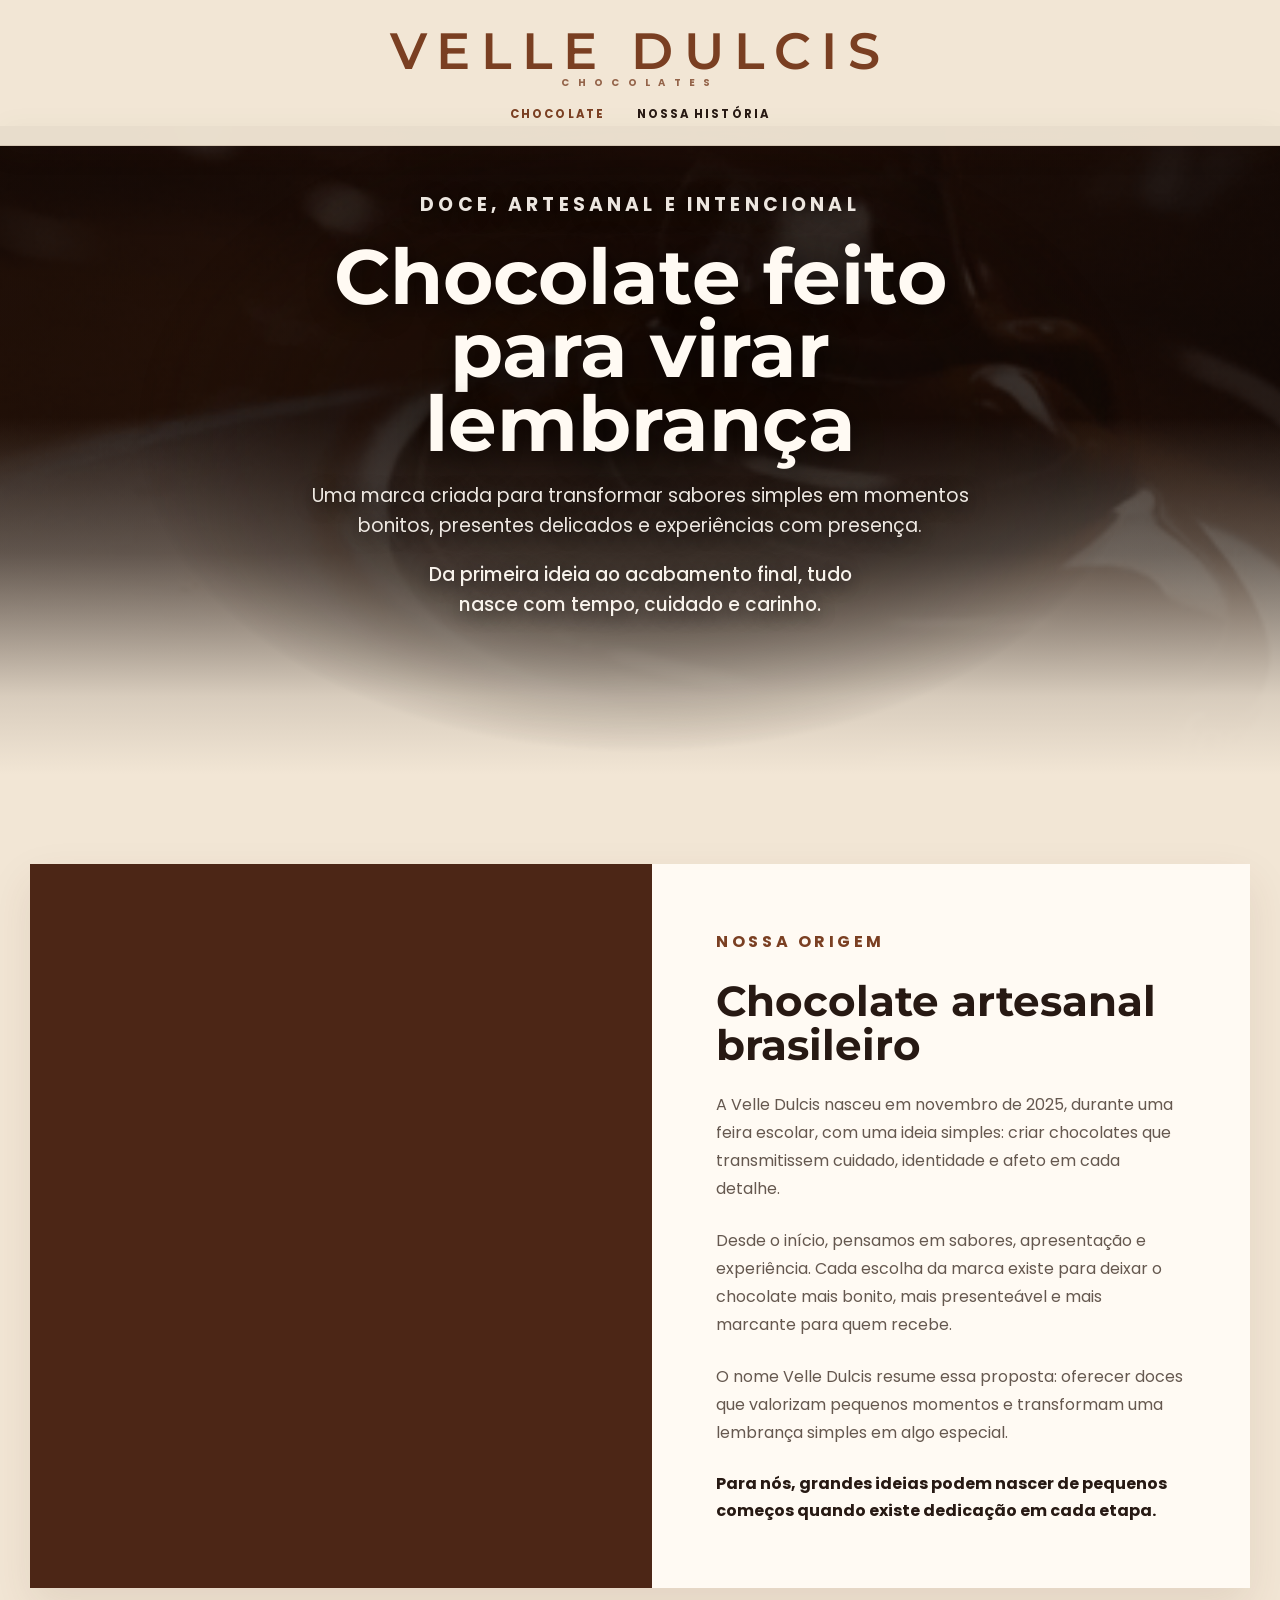
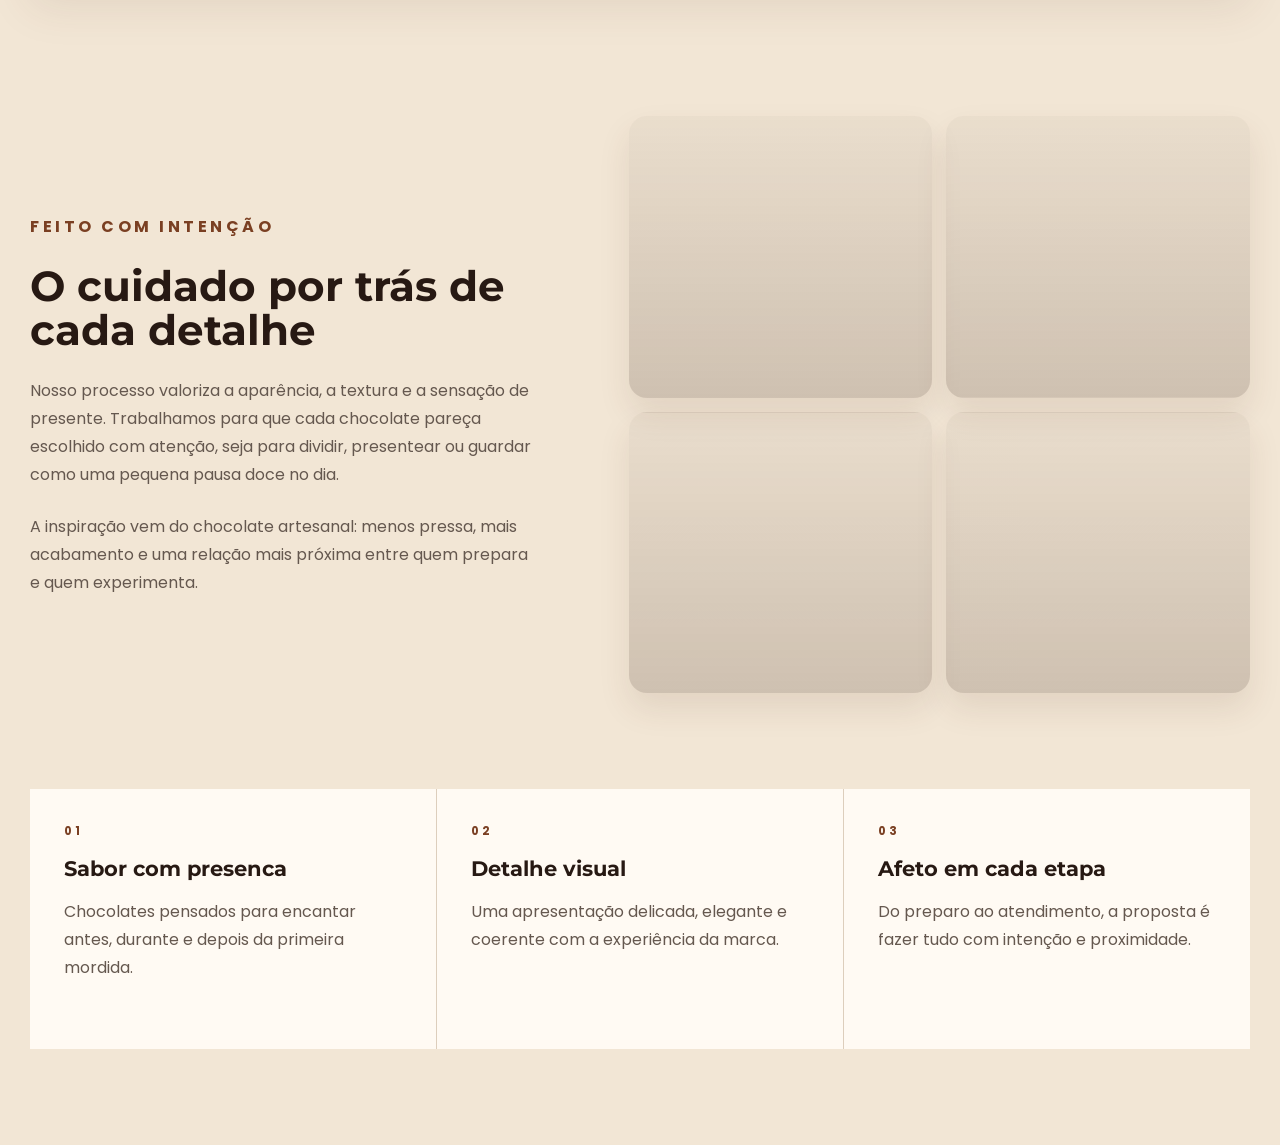
==== public/historia.html @ 01661a26 "Ajusta layout da página História e fixa headers" ====
<!DOCTYPE html>
<html lang="pt-br">

<head>
    <meta charset="UTF-8">
    <meta name="viewport" content="width=device-width, initial-scale=1.0">
    <title>Nossa História | Velle Dulcis</title>
    <link rel="preconnect" href="https://fonts.googleapis.com">
    <link rel="preconnect" href="https://fonts.gstatic.com" crossorigin>
    <link href="https://fonts.googleapis.com/css2?family=Montserrat:wght@500;600;700&family=Poppins:wght@300;400;500;600;700&display=swap" rel="stylesheet">
    <link rel="stylesheet" href="../assets/css/style.css?v=20260602-7">
</head>

<body class="pagina-historia">
    <script src="../assets/js/theme-init.js"></script>

    <header class="historia-topo">
        <a class="historia-topo__marca" href="index.php" aria-label="Voltar para a vitrine">
            <span>Velle Dulcis</span>
            <small>Chocolates</small>
        </a>

        <nav class="historia-topo__nav" aria-label="Principal">
            <a href="index.php#vitrine">Chocolate</a>
            <a href="historia.html" aria-current="page">Nossa história</a>
        </nav>
    </header>

    <main class="historia-pagina">
        <section class="historia-abertura" aria-labelledby="historia-titulo">
            <div class="historia-abertura__media" aria-hidden="true"></div>
            <div class="historia-abertura__overlay"></div>

            <div class="historia-abertura__conteudo">
                <p class="historia-kicker">Doce, artesanal e intencional</p>
                <h1 id="historia-titulo">Chocolate feito para virar lembrança</h1>
                <p>Uma marca criada para transformar sabores simples em momentos bonitos, presentes delicados e experiências com presença.</p>
                <span>Da primeira ideia ao acabamento final, tudo nasce com tempo, cuidado e carinho.</span>
            </div>
        </section>

        <section class="historia-editorial" aria-labelledby="historia-artesanal">
            <div class="historia-editorial__imagem" aria-hidden="true">
                <img src="../assets/img/imagemcauda.jpg" alt="">
            </div>

            <article class="historia-editorial__texto">
                <p class="historia-kicker">Nossa origem</p>
                <h2 id="historia-artesanal">Chocolate artesanal brasileiro</h2>
                <p>
                    A Velle Dulcis nasceu em novembro de 2025, durante uma feira escolar, com uma ideia simples:
                    criar chocolates que transmitissem cuidado, identidade e afeto em cada detalhe.
                </p>
                <p>
                    Desde o início, pensamos em sabores, apresentação e experiência. Cada escolha da marca existe
                    para deixar o chocolate mais bonito, mais presenteável e mais marcante para quem recebe.
                </p>
                <p>
                    O nome Velle Dulcis resume essa proposta: oferecer doces que valorizam pequenos momentos e
                    transformam uma lembrança simples em algo especial.
                </p>
                <strong>Para nós, grandes ideias podem nascer de pequenos começos quando existe dedicação em cada etapa.</strong>
            </article>
        </section>

        <section class="historia-origem" aria-labelledby="historia-cuidado">
            <div class="historia-origem__texto">
                <p class="historia-kicker">Feito com intenção</p>
                <h2 id="historia-cuidado">O cuidado por trás de cada detalhe</h2>
                <p>
                    Nosso processo valoriza a aparência, a textura e a sensação de presente. Trabalhamos para que
                    cada chocolate pareça escolhido com atenção, seja para dividir, presentear ou guardar como uma
                    pequena pausa doce no dia.
                </p>
                <p>
                    A inspiração vem do chocolate artesanal: menos pressa, mais acabamento e uma relação mais
                    próxima entre quem prepara e quem experimenta.
                </p>
            </div>

            <div class="historia-origem__mosaico" aria-label="Detalhes visuais de chocolate artesanal">
                <span class="historia-origem__foto historia-origem__foto--um"></span>
                <span class="historia-origem__foto historia-origem__foto--dois"></span>
                <span class="historia-origem__foto historia-origem__foto--tres"></span>
                <span class="historia-origem__foto historia-origem__foto--quatro"></span>
            </div>
        </section>

        <section class="historia-valores" aria-label="Valores da Velle Dulcis">
            <article>
                <span>01</span>
                <h3>Sabor com presenca</h3>
                <p>Chocolates pensados para encantar antes, durante e depois da primeira mordida.</p>
            </article>
            <article>
                <span>02</span>
                <h3>Detalhe visual</h3>
                <p>Uma apresentação delicada, elegante e coerente com a experiência da marca.</p>
            </article>
            <article>
                <span>03</span>
                <h3>Afeto em cada etapa</h3>
                <p>Do preparo ao atendimento, a proposta é fazer tudo com intenção e proximidade.</p>
            </article>
        </section>
    </main>
</body>

</html>
---- assets/css/style.css ----
:root {
    --bg: #f2ede7;
    --surface: #f2ede7;
    --surface-strong: #f2ede7;
    --light-panel: #f2ede7;
    --text: #552919;
    --text-strong: #64120c;
    --accent: #ab7843;
    --accent-dark: #552919;
    --border: #ab7843;
    --shadow: rgba(85, 41, 25, 0.12);
    --card-bg: #000033;
    --panel-bg: #f8f2ea;
    --chip-bg: #f5ede3;
    --chip-hover: #efe0cf;
    --input-bg: #ffffff;
    --overlay-bg: rgba(242, 237, 231, 0.96);
    --badge-bg: #fbf1df;
    --motion-smooth: cubic-bezier(0.22, 1, 0.36, 1);
    --motion-snappy: cubic-bezier(0.34, 1.56, 0.64, 1);
    --tema-origem-x: 50vw;
    --tema-origem-y: 72px;
    --cart-drawer-height: 100vh;
    --cart-summary-padding: 20px;
    --cart-summary-safe-bottom: max(20px, env(safe-area-inset-bottom, 0px));
}

body[data-theme="dark"] {
    --bg: #1e1815;
    --surface: #1e1815;
    --surface-strong: #1e1815;
    --light-panel: #100d0b;
    --text: #a69f98;
    --text-strong: #faf9f6;
    --accent: #d9b48f;
    --accent-dark: #faf9f6;
    --border: #2a221c;
    --shadow: rgba(0, 0, 0, 0.42);
    --card-bg: #552919;
    --panel-bg: #181412;
    --chip-bg: rgba(217, 180, 143, 0.08);
    --chip-hover: rgba(217, 180, 143, 0.14);
    --input-bg: #181410;
    --overlay-bg: rgba(10, 8, 6, 0.94);
    --badge-bg: rgba(217, 180, 143, 0.12);
}

body[data-theme="dark"] .topo-site,
body[data-theme="dark"] .rodape-site {
    background: #552919;
}

body[data-theme="dark"] .rodape-site__coluna h3,
body[data-theme="dark"] .rodape-site__base p,
body[data-theme="dark"] .rodape-site__moeda {
    color: #fff7ee;
}

body[data-theme="dark"] .rodape-site__coluna a,
body[data-theme="dark"] .rodape-site__coluna p {
    color: rgba(246, 239, 230, 0.92);
}

* {
    margin: 0;
    padding: 0;
    box-sizing: border-box;
    font-family: "Poppins", sans-serif;
}

html {
    scroll-behavior: smooth;
    overflow-x: hidden;
}

body {
    margin: 0;
    min-height: 100vh;
    width: 100%;
    background-color: var(--bg);
    color: var(--text);
    display: flex;
    flex-direction: column;
    align-items: center;
    overflow-x: hidden;
    position: relative;
    isolation: isolate;
    transition: background-color 0.5s var(--motion-smooth), color 0.34s ease;
}

body::before {
    content: "";
    position: fixed;
    inset: 0;
    pointer-events: none;
    z-index: 240;
    opacity: 0;
    transform: scale(0.8);
    transform-origin: var(--tema-origem-x) var(--tema-origem-y);
    background: radial-gradient(circle at var(--tema-origem-x) var(--tema-origem-y), rgba(255, 249, 240, 0.46) 0%, rgba(217, 180, 143, 0.2) 26%, rgba(121, 83, 47, 0) 68%);
    mix-blend-mode: soft-light;
    transition: opacity 0.46s ease, transform 0.82s var(--motion-smooth);
}

body.tema-transicao-ativa::before {
    opacity: 1;
    transform: scale(1.18);
}

body.sem-rolagem {
    overflow: hidden;
}

body.pagina-carregando .rodape-site {
    visibility: hidden;
}

body.pagina-carregando #container-cards {
    min-height: 60vh;
}

button,
input,
textarea,
select {
    font: inherit;
}

button {
    cursor: pointer;
}

.topo-site {
    width: 100%;
    padding: 24px 5%;
    display: flex;
    justify-content: space-between;
    align-items: center;
    background: rgba(0, 0, 51, 0.92);
    color: #faf9f6;
    border-bottom: 1px solid rgba(217, 180, 143, 0.14);
    position: sticky;
    top: 0;
    z-index: 110;
    backdrop-filter: blur(18px) saturate(135%);
    -webkit-backdrop-filter: blur(18px) saturate(135%);
    transition: padding 0.28s ease, box-shadow 0.28s ease, background-color 0.28s ease;
}

.pagina-principal {
    --topo-site-altura: 136px;
    padding-top: var(--topo-site-altura);
}

.pagina-principal .topo-site {
    position: fixed;
    top: 0;
    left: 0;
    right: 0;
}

.menu-mobile-toggle,
.menu-mobile {
    display: none;
}

.menu-mobile-toggle__bars {
    position: absolute;
    width: 18px;
    height: 12px;
    display: block;
    top: 50%;
    left: 50%;
    transform: translate(-50%, -50%);
}

.menu-mobile-toggle__bars::before,
.menu-mobile-toggle__bars::after,
.menu-mobile-toggle__bars span {
    content: "";
    position: absolute;
    left: 0;
    width: 100%;
    height: 2px;
    border-radius: 999px;
    background: currentColor;
}

.menu-mobile-toggle__bars::before {
    top: 0;
}

.menu-mobile-toggle__bars span {
    top: 5px;
}

.menu-mobile-toggle__bars::after {
    bottom: 0;
}

.marca-site {
    position: relative;
    height: 88px;
    width: 320px;
    flex: 0 0 320px;
    overflow: visible;
    transition: height 0.28s ease, width 0.28s ease, flex-basis 0.28s ease;
}

.marca-site__logo {
    position: absolute;
    top: 50%;
    left: 0;
    width: auto;
    height: 177px;
    object-fit: contain;
    transform: translateY(-50%);
    transform-origin: left center;
    transition: height 0.28s ease, transform 0.28s ease;
}

.menu-topo {
    display: flex;
    align-items: center;
    gap: 28px;
    position: absolute;
    top: 0;
    bottom: 0;
    left: 50%;
    transform: translateX(-50%);
    transition: gap 0.28s ease;
}

.menu-topo a,
.menu-topo__link {
    text-decoration: none;
    color: #faf9f6;
    text-transform: uppercase;
    letter-spacing: 0.22em;
    font-size: 14px;
    transition: color 0.2s ease, font-size 0.28s ease;
}

.menu-topo a:hover,
.menu-topo__link:hover {
    color: #f1d1ad;
}

.menu-topo__item {
    position: relative;
}

.menu-topo__item--mega {
    position: static;
    padding: 0;
    margin: 0;
}

.menu-topo__link--dropdown {
    display: inline-flex;
    align-items: center;
    gap: 8px;
}

.menu-topo__link--dropdown svg {
    width: 14px;
    height: 14px;
    stroke: currentColor;
    fill: none;
    stroke-width: 2;
    stroke-linecap: round;
    stroke-linejoin: round;
    transition: transform 0.24s ease;
    transition-delay: 0s;
}

.mega-menu {
    position: absolute;
    top: 100%;
    left: 50%;
    right: auto;
    transform: translateY(-34px);
    transform-origin: top center;
    width: 100vw;
    margin-left: -50vw;
    padding: 18px min(6vw, 76px) 34px;
    background: linear-gradient(180deg, rgba(255, 252, 247, 0.995) 0%, rgba(247, 239, 230, 0.985) 100%);
    border-bottom: 1px solid rgba(171, 120, 67, 0.16);
    border-radius: 0;
    box-shadow: 0 22px 48px rgba(85, 41, 25, 0.12);
    display: grid;
    grid-template-columns: minmax(0, 1.75fr) minmax(360px, 0.95fr);
    gap: 34px;
    opacity: 0;
    visibility: hidden;
    pointer-events: none;
    will-change: transform, opacity;
    transition:
        opacity 0.24s ease 0s,
        transform 0.52s var(--motion-smooth) 0s,
        visibility 0s linear 0.52s;
    z-index: 145;
}

.mega-menu::before {
    content: "";
    position: absolute;
    top: -18px;
    left: 0;
    width: 100%;
    height: 18px;
    background: rgba(255, 252, 247, 0.995);
}

.menu-topo__item--mega:hover .mega-menu,
.menu-topo__item--mega:focus-within .mega-menu {
    opacity: 1;
    visibility: visible;
    pointer-events: auto;
    transform: translateY(0);
    transition-delay: 0.5s, 0.5s, 0s;
}

.menu-topo__item--mega:hover .menu-topo__link--dropdown svg,
.menu-topo__item--mega:focus-within .menu-topo__link--dropdown svg {
    transform: rotate(180deg);
    transition-delay: 0.5s;
}

.mega-menu__colunas {
    display: grid;
    grid-template-columns: minmax(0, 1.15fr) minmax(0, 0.8fr) minmax(0, 0.8fr);
    gap: 42px;
    align-items: start;
}

.mega-menu__coluna {
    display: grid;
    align-content: start;
    align-items: start;
    gap: 24px;
}

.mega-menu__titulo {
    color: var(--accent-dark);
    text-transform: uppercase;
    letter-spacing: 0.24em;
    font-size: 12px;
    font-weight: 700;
    margin-top: 0;
    margin-bottom: 2px;
    padding-bottom: 14px;
    position: relative;
}

.mega-menu__titulo::after {
    content: "";
    position: absolute;
    left: 0;
    bottom: 0;
    width: 52px;
    height: 1px;
    background: rgba(85, 41, 25, 0.26);
}

.mega-menu__item,
.mega-menu__lista-link,
.mega-menu__card {
    text-decoration: none;
}

.mega-menu__item {
    display: grid;
    gap: 8px;
    color: var(--text);
    align-content: start;
    padding-bottom: 2px;
    border-bottom: none;
}

.mega-menu__item strong,
.mega-menu__lista-link,
.mega-menu__card strong {
    text-transform: none;
    letter-spacing: normal;
}

.mega-menu__item strong {
    color: var(--text-strong);
    font-size: 1.04rem;
    line-height: 1.25;
}

.mega-menu__item span {
    color: var(--text);
    font-size: 0.92rem;
    line-height: 1.45;
    max-width: 28ch;
}

.mega-menu__lista-link {
    color: var(--text-strong);
    font-size: 0.98rem;
    line-height: 1.5;
    transition: color 0.2s ease, transform 0.2s ease;
}

.mega-menu__lista-link:hover {
    color: var(--accent);
    transform: translateX(4px);
}

.mega-menu__item:hover strong,
.mega-menu__card:hover strong {
    color: var(--accent);
}

.mega-menu__destaques {
    display: grid;
    grid-template-columns: repeat(2, minmax(0, 1fr));
    gap: 22px 26px;
    align-content: start;
}

.mega-menu__card {
    display: grid;
    gap: 14px;
    color: var(--text-strong);
    align-content: start;
}

.mega-menu__card img {
    width: 100%;
    aspect-ratio: 1 / 1;
    object-fit: cover;
    border-radius: 0;
    background: #fff;
    box-shadow: none;
}

.mega-menu__card--alto {
    grid-column: 1 / -1;
}

.mega-menu__card--alto img {
    aspect-ratio: 2.1 / 1;
}

.mega-menu__card-conteudo {
    display: grid;
    grid-template-columns: minmax(0, 1fr) auto;
    grid-template-areas:
        "tag arrow"
        "title arrow";
    column-gap: 16px;
    row-gap: 4px;
    align-items: center;
}

.mega-menu__card-tag {
    grid-area: tag;
    color: var(--accent);
    font-size: 12px;
    font-weight: 700;
    text-transform: uppercase;
    letter-spacing: 0.18em;
}

.mega-menu__card strong {
    grid-area: title;
    color: var(--text-strong);
    font-size: 1.06rem;
    line-height: 1.3;
}

.mega-menu__card-conteudo::after {
    content: "\2192";
    grid-area: arrow;
    align-self: center;
    color: rgba(85, 41, 25, 0.65);
    font-size: 1.6rem;
    line-height: 1;
    flex-shrink: 0;
}

.acoes-topo {
    display: flex;
    align-items: center;
    gap: 10px;
    position: relative;
    transition: gap 0.28s ease;
}

.topo-site--compact {
    padding-top: 14px;
    padding-bottom: 14px;
    box-shadow: 0 16px 34px rgba(85, 41, 25, 0.12);
    background: rgba(0, 0, 51, 0.96);
}

.topo-site--compact .marca-site {
    height: 64px;
    width: 248px;
    flex-basis: 248px;
}

.topo-site--compact .marca-site__logo {
    height: 128px;
}

.topo-site--compact .menu-topo {
    gap: 22px;
}

.topo-site--compact .menu-topo a,
.topo-site--compact .menu-topo__link {
    font-size: 12px;
}

.topo-site--compact .acoes-topo {
    gap: 8px;
}

.acao-topo {
    background: transparent;
    color: #faf9f6;
    border: 1px solid transparent;
    width: 42px;
    height: 42px;
    padding: 0;
    margin-top: 0;
    border-radius: 50%;
    display: flex;
    align-items: center;
    justify-content: center;
    font-size: 22px;
    transition: background-color 0.24s ease, color 0.24s ease, box-shadow 0.24s ease, transform 0.24s ease;
}

.acao-topo--tema {
    border-color: transparent;
    background: transparent;
    transform-origin: center;
}

.acao-topo--link {
    text-decoration: none;
}

.acao-topo--conta {
    width: 136px;
    min-height: 52px;
    padding: 10px 14px;
    border-radius: 14px;
    gap: 10px;
    align-items: center;
    justify-content: flex-start;
    background: transparent;
    color: #faf9f6;
}

.acao-topo--conta svg {
    flex: 0 0 24px;
}

.acao-topo--conta span {
    display: block;
    flex: 1 1 auto;
    font-size: 11px;
    line-height: 1.15;
    font-weight: 700;
    white-space: normal;
    text-align: left;
    word-break: normal;
    overflow-wrap: break-word;
}

.acao-topo--conta[data-logado="true"] {
    width: 42px;
    height: 42px;
    min-height: 42px;
    padding: 0;
    border-radius: 50%;
    justify-content: center;
    align-items: center;
    background: transparent;
    color: #faf9f6;
}

.acao-topo--conta[data-logado="true"] span {
    display: none;
}

.acao-topo--cadastro {
    width: auto;
    min-height: 42px;
    padding: 0 18px;
    border-radius: 999px;
    border-color: rgba(171, 120, 67, 0.28);
    background: #fff7ee;
    color: #552919;
    text-decoration: none;
    font-size: 13px;
    font-weight: 700;
}

.acao-topo svg {
    width: 24px;
    height: 24px;
    stroke: currentColor;
    fill: none;
    stroke-width: 1.8;
    stroke-linecap: round;
    stroke-linejoin: round;
}

.acao-topo--tema svg,
.menu-mobile__acao[data-mobile-action="theme"] svg {
    transform-origin: center;
    transition: transform 0.62s var(--motion-snappy), opacity 0.3s ease;
}

body.tema-transicao-ativa .acao-topo--tema svg,
body.tema-transicao-ativa .menu-mobile__acao[data-mobile-action="theme"] svg {
    transform: rotate(220deg) scale(0.84);
    opacity: 0.88;
}

.acao-topo:hover {
    background: #f1d1ad;
    color: #1a120b;
    box-shadow: 0 12px 28px rgba(241, 209, 173, 0.4);
    transform: scale(1.05);
}

.acao-topo:active,
.acao-topo:focus {
    transform: scale(0.97);
    transition: transform 0.12s ease;
}

.acao-topo--conta:hover {
    background: #f1d1ad;
    color: #1a120b;
    box-shadow: 0 10px 24px rgba(0, 0, 0, 0.16);
}

.acao-topo--conta[data-logado="true"]:hover {
    background: #f1d1ad;
    color: #1a120b;
    box-shadow: 0 10px 24px rgba(0, 0, 0, 0.16);
}

.acao-topo--cadastro:hover {
    background: #f1d1ad;
    color: #1a120b;
}

.acao-topo--carrinho {
    position: relative;
}

.acao-topo--carrinho span {
    position: absolute;
    top: -4px;
    right: -2px;
    min-width: 18px;
    height: 18px;
    border-radius: 999px;
    background: var(--accent);
    color: var(--bg);
    font-size: 11px;
    display: flex;
    align-items: center;
    justify-content: center;
}

.popup-carrinho {
    position: fixed;
    top: var(--popup-carrinho-top, 86px);
    left: var(--popup-carrinho-left, 12px);
    right: auto;
    width: min(340px, calc(100vw - 24px));
    background: var(--panel-bg);
    border: 1px solid rgba(171, 120, 67, 0.35);
    border-radius: 12px;
    box-shadow: 0 18px 42px rgba(85, 41, 25, 0.22);
    opacity: 0;
    transform: translateY(-8px) scale(0.98);
    pointer-events: none;
    transition: opacity 0.22s ease, transform 0.22s ease;
    z-index: 220;
}

.popup-carrinho.ativo {
    opacity: 1;
    transform: translateY(0) scale(1);
}

.popup-carrinho__seta {
    position: absolute;
    top: -10px;
    left: var(--popup-carrinho-seta-left, calc(100% - 32px));
    right: auto;
    width: 20px;
    height: 20px;
    background: var(--panel-bg);
    border-top: 1px solid rgba(171, 120, 67, 0.35);
    border-left: 1px solid rgba(171, 120, 67, 0.35);
    transform: rotate(45deg);
    transform-origin: center;
}

.popup-carrinho__conteudo {
    position: relative;
    display: grid;
    grid-template-columns: auto minmax(0, 1fr);
    align-items: start;
    gap: 12px;
    padding: 16px 18px 12px;
    z-index: 1;
}

.popup-carrinho__icone {
    width: 24px;
    height: 24px;
    border-radius: 50%;
    display: flex;
    align-items: center;
    justify-content: center;
    background: #dbe8ce;
    color: #4e7c1f;
    font-size: 14px;
    font-weight: 700;
    flex-shrink: 0;
}

.popup-carrinho__texto {
    display: flex;
    flex-direction: column;
    gap: 4px;
    min-width: 0;
}

.popup-carrinho__texto strong {
    color: #8c5427;
    font-size: 16px;
    line-height: 1.2;
}

.popup-carrinho__texto span {
    color: var(--text);
    font-size: 15px;
    line-height: 1.35;
    white-space: nowrap;
    overflow: hidden;
    text-overflow: ellipsis;
}

.popup-carrinho__progresso {
    width: 100%;
    height: 4px;
    background: rgba(171, 120, 67, 0.16);
    overflow: hidden;
}

.popup-carrinho__progresso span {
    display: block;
    width: 100%;
    height: 100%;
    background: linear-gradient(90deg, #b58543 0%, #8c5427 100%);
    transform-origin: left center;
}

.rodape-site {
    width: 100%;
    margin-top: 88px;
    background: #000033;
    color: #f6efe6;
}

.rodape-site__container {
    width: min(1240px, 88vw);
    margin: 0 auto;
    padding: 86px 0 28px;
}

.rodape-site__grid {
    display: grid;
    grid-template-columns: 1.05fr 0.9fr 1fr 1.15fr;
    gap: 56px;
}

.rodape-site__coluna {
    display: grid;
    align-content: start;
    gap: 12px;
}

.rodape-site__coluna h3 {
    color: #fff7ee;
    font-size: 0.88rem;
    font-weight: 500;
    letter-spacing: 0.14em;
    text-transform: uppercase;
    margin-bottom: 10px;
}

.rodape-site__coluna a,
.rodape-site__coluna p {
    color: rgba(246, 239, 230, 0.92);
    text-decoration: none;
    font-size: 0.98rem;
    line-height: 1.55;
}

.rodape-site__coluna a:hover {
    color: #dcb07d;
}

.rodape-site__coluna--contato {
    gap: 8px;
}

.rodape-site__coluna--contato p {
    max-width: 250px;
}

.rodape-site__social {
    display: flex;
    align-items: center;
    justify-content: space-between;
    width: 122px;
    max-width: 100%;
    margin-top: 18px;
}

.rodape-site__social a,
.rodape-site__pix {
    width: 28px;
    height: 28px;
    display: inline-flex;
    align-items: center;
    justify-content: center;
}

.rodape-site__social a {
    color: #fff7ee;
    transition: transform 0.25s ease, color 0.25s ease;
}

.rodape-site__social a:hover {
    color: #dcb07d;
    transform: translateY(-2px);
}

.rodape-site__social svg {
    width: 24px;
    height: 24px;
    stroke: currentColor;
    fill: none;
    stroke-width: 1.9;
    stroke-linecap: round;
    stroke-linejoin: round;
}

.rodape-site__base {
    margin-top: 92px;
    padding-top: 22px;
    border-top: 1px solid rgba(255, 247, 238, 0.1);
    display: flex;
    align-items: center;
    justify-content: space-between;
    gap: 24px;
    flex-wrap: wrap;
}

.rodape-site__base p,
.rodape-site__moeda {
    color: rgba(246, 239, 230, 0.8);
    font-size: 0.9rem;
    letter-spacing: 0.12em;
    text-transform: uppercase;
}

.rodape-site__pagamentos {
    display: flex;
    flex-wrap: wrap;
    justify-content: center;
    flex: 1;
}

.rodape-site__pix {
    flex: 0 0 28px;
}

.rodape-site__pix img {
    width: 26px;
    height: 26px;
    object-fit: contain;
    display: block;
    filter: brightness(0) saturate(100%) invert(88%) sepia(9%) saturate(732%) hue-rotate(337deg) brightness(104%) contrast(94%);
}

.rodape-site__moeda {
    min-width: 64px;
    text-align: right;
}

.filtros-categoria {
    display: flex;
    flex-wrap: wrap;
    gap: 12px;
    margin: 4px 0 26px;
    align-items: center;
}

.filtros-categoria:empty {
    display: none;
}

.filtro-categoria {
    border: 1px solid rgba(171, 120, 67, 0.32);
    background: var(--chip-bg);
    color: var(--text-strong);
    padding: 10px 16px;
    border-radius: 999px;
    font-size: 0.76rem;
    font-weight: 700;
    letter-spacing: 0.12em;
    text-transform: uppercase;
    transition: background-color 0.22s ease, border-color 0.22s ease, color 0.22s ease, transform 0.22s ease;
}

.filtro-categoria:hover {
    background: var(--chip-hover);
    border-color: rgba(171, 120, 67, 0.55);
    transform: translateY(-1px);
}

.filtro-categoria.ativo {
    background: var(--accent);
    border-color: var(--accent);
    color: var(--bg);
}

.grid-chocolates {
    position: relative;
}

.home-main {
    width: 100%;
    max-width: none;
    padding-top: 0;
}

.home-main .grid-chocolates {
    width: min(90%, 1180px);
    margin-inline: auto;
}

.home-hero {
    position: relative;
    width: 100%;
    min-height: clamp(540px, 68vh, 720px);
    display: flex;
    align-items: center;
    margin: 0 0 64px;
    padding: clamp(56px, 7vw, 96px) max(6vw, 28px);
    overflow: hidden;
    color: #fff7ee;
    background-image: linear-gradient(90deg, rgba(20, 10, 4, 0.86) 0%, rgba(55, 24, 10, 0.62) 42%, rgba(55, 24, 10, 0.18) 100%), url("../img/imagemcauda.jpg");
    background-size: cover;
    background-position: center 46%;
}

.home-hero::after {
    content: "";
    position: absolute;
    inset: auto 0 0;
    height: 34%;
    background: linear-gradient(180deg, rgba(30, 24, 21, 0) 0%, var(--bg) 100%);
    pointer-events: none;
}

.home-hero__conteudo {
    position: relative;
    z-index: 1;
    width: min(760px, calc(100vw - 44px));
    margin-left: max(0px, calc((100vw - 1180px) / 2));
    display: grid;
    gap: 18px;
}

.home-hero__rotulo {
    color: #f2d3ad;
    font-size: 0.74rem;
    font-weight: 700;
    letter-spacing: 0.34em;
    text-transform: uppercase;
}

.home-hero h1 {
    max-width: 12ch;
    margin: 0;
    color: #fffaf3;
    font-family: "Montserrat", sans-serif;
    font-size: clamp(3rem, 5.2vw, 5.6rem);
    font-weight: 700;
    letter-spacing: 0;
    line-height: 0.98;
}

.home-hero p {
    max-width: 58ch;
    margin: 0;
    color: rgba(255, 247, 238, 0.88);
    font-size: 1.05rem;
    line-height: 1.55;
}

.home-hero__acoes {
    display: flex;
    flex-wrap: wrap;
    gap: 12px;
    margin-top: 8px;
}

.home-hero__acao {
    min-height: 46px;
    display: inline-flex;
    align-items: center;
    justify-content: center;
    padding: 0 18px;
    border: 1px solid #f2d3ad;
    background: #f2d3ad;
    color: #2b160c;
    font-size: 0.78rem;
    font-weight: 700;
    letter-spacing: 0.14em;
    text-decoration: none;
    text-transform: uppercase;
    transition: background-color 0.22s ease, border-color 0.22s ease, color 0.22s ease, transform 0.22s ease;
}

.home-hero__acao:hover {
    transform: translateY(-2px);
    border-color: #fff7ee;
    background: #fff7ee;
    color: #2b160c;
}

.home-hero__acao--primaria {
    background: #fff7ee;
    border-color: #fff7ee;
    color: #2b160c;
}

.home-hero__acao--primaria:hover {
    background: #f2d3ad;
    border-color: #f2d3ad;
    color: #2b160c;
}

.vitrine-intro {
    display: grid;
    gap: 10px;
    margin: 0 0 28px;
    max-width: 720px;
}

.vitrine-intro__kicker {
    margin: 0;
    color: #9a7452;
    font-size: 0.74rem;
    font-weight: 700;
    letter-spacing: 0.34em;
    line-height: 1;
    text-transform: uppercase;
}

.vitrine-intro h1 {
    margin: 0;
    color: var(--text-strong);
    font-family: "Montserrat", sans-serif;
    font-size: clamp(2rem, 6vw, 4rem);
    font-weight: 700;
    letter-spacing: 0.18em;
    line-height: 0.95;
    text-transform: uppercase;
}

.vitrine-intro p:not(.vitrine-intro__kicker) {
    margin: 0;
    color: #9c6947;
    max-width: 58ch;
    font-size: clamp(0.95rem, 2vw, 1.2rem);
    line-height: 1.55;
}

body[data-theme="dark"] .vitrine-intro h1 {
    color: #faf9f6;
}

body[data-theme="dark"] .vitrine-intro__kicker,
body[data-theme="dark"] .vitrine-intro p:not(.vitrine-intro__kicker) {
    color: #d9b48f;
}

.vitrine-toolbar {
    display: flex;
    align-items: flex-end;
    justify-content: space-between;
    gap: 22px;
    margin: 8px 0 28px;
    padding-bottom: 16px;
    border-bottom: 1px solid rgba(85, 41, 25, 0.12);
}

.vitrine-toolbar__sort {
    display: flex;
    flex-wrap: wrap;
    gap: 28px;
}

.vitrine-toolbar__button {
    margin: 0;
    padding: 0;
    border: 0;
    border-radius: 0;
    background: transparent;
    color: #a8a096;
    font-size: 0.78rem;
    font-weight: 500;
    letter-spacing: 0.18em;
    line-height: 1.35;
    text-transform: uppercase;
    cursor: pointer;
}

.vitrine-toolbar__button:hover,
.vitrine-toolbar__button.ativo {
    background: transparent;
    color: #5c4030;
}

.vitrine-toolbar__button.ativo {
    text-decoration: underline;
    text-decoration-thickness: 1px;
    text-underline-offset: 6px;
}

.vitrine-toolbar__count {
    margin: 0;
    color: #6b5649;
    font-size: 0.78rem;
    line-height: 1.4;
    white-space: nowrap;
}

.vitrine-toolbar__lado,
.vitrine-setas {
    display: inline-flex;
    align-items: center;
    gap: 12px;
}

.vitrine-setas {
    position: absolute;
    top: var(--vitrine-setas-top, 242px);
    right: 0;
    left: 0;
    z-index: 5;
    justify-content: space-between;
    pointer-events: none;
    transform: translateY(-50%);
}

.vitrine-seta {
    width: 38px;
    height: 38px;
    min-height: 38px;
    margin: 0;
    padding: 0;
    border: 1px solid rgba(171, 120, 67, 0.42);
    border-radius: 999px;
    background: transparent;
    color: #7a4d30;
    display: inline-flex;
    align-items: center;
    justify-content: center;
    pointer-events: auto;
}

.vitrine-seta svg {
    width: 19px;
    height: 19px;
    fill: none;
    stroke: currentColor;
    stroke-width: 1.8;
    stroke-linecap: round;
    stroke-linejoin: round;
}

.vitrine-seta:hover {
    background: #ab7843;
    color: #fffdf8;
}

.vitrine-seta--oculta {
    visibility: hidden;
    opacity: 0;
    pointer-events: none;
}

main {
    width: 90%;
    max-width: 1180px;
    padding: 56px 0 40px;
}

#container-cards {
    display: flex;
    gap: 22px;
    margin-top: 0;
    overflow-x: auto;
    overflow-y: hidden;
    scroll-snap-type: x mandatory;
    scroll-padding-inline: 2px;
    padding: 0 2px 18px;
    -webkit-overflow-scrolling: touch;
    touch-action: pan-x;
    cursor: grab;
}

#container-cards:active {
    cursor: grabbing;
}

#container-cards::-webkit-scrollbar {
    height: 8px;
}

#container-cards::-webkit-scrollbar-track {
    background: rgba(85, 41, 25, 0.08);
}

#container-cards::-webkit-scrollbar-thumb {
    background: rgba(171, 120, 67, 0.46);
    border-radius: 999px;
}

.card {
    flex: 0 0 clamp(250px, 29vw, 360px);
    min-width: clamp(250px, 29vw, 360px);
    display: grid;
    gap: 18px;
    background: transparent;
    border: 0;
    border-bottom: 1px solid rgba(85, 41, 25, 0.16);
    border-radius: 0;
    box-shadow: none;
    padding: 0 0 22px;
    transition: transform 0.24s ease, border-color 0.28s ease;
    width: 100%;
    text-align: left;
    position: relative;
    overflow: visible;
    will-change: transform;
    scroll-snap-align: start;
}

.card:hover {
    transform: translateY(-3px);
    border-color: rgba(171, 120, 67, 0.38);
}

.card__imagem-link,
.card__link {
    color: inherit;
    text-decoration: none;
}

.card__link {
    display: grid;
    gap: 12px;
}

.card__imagem-box {
    background: #f8f4ec;
    aspect-ratio: 1 / 0.88;
    display: flex;
    align-items: center;
    justify-content: center;
    overflow: hidden;
    transition: background-color 0.45s var(--motion-smooth), transform 0.28s ease, box-shadow 0.28s ease;
}

.card img {
    width: 100%;
    height: 100%;
    object-fit: contain;
    transform: scale(0.92);
    transition: transform 0.28s ease;
}

.card:hover img {
    transform: scale(0.96);
}

.card__conteudo {
    position: relative;
    display: grid;
    gap: 12px;
    padding-right: 58px;
}

.card__descricao {
    margin: 0;
    color: #6d5b4d;
    font-size: 0.82rem;
    line-height: 1.5;
}

.card__linha {
    display: grid;
    grid-template-columns: minmax(0, 1fr) auto;
    align-items: start;
    gap: 16px;
}

.card h3 {
    margin: 0;
    color: #5a3b2a;
    font-size: 0.86rem;
    font-weight: 500;
    letter-spacing: 0.18em;
    line-height: 1.55;
    text-transform: uppercase;
}

.card__preco {
    margin: 0;
    color: #5a3b2a;
    font-size: 0.86rem;
    font-weight: 500;
    white-space: nowrap;
}

.card__rating {
    display: flex;
    align-items: center;
    gap: 9px;
    color: #17130f;
    font-size: 0.8rem;
    line-height: 1;
}

.card__rating span:first-child {
    letter-spacing: 0.05em;
}

.card__selo,
.card__quantidade-info {
    color: #b5aaa1;
    font-size: 0.76rem;
    letter-spacing: 0.24em;
    line-height: 1.45;
    text-transform: uppercase;
}

.card__quantidade-info {
    letter-spacing: 0.14em;
}

.card__cta {
    position: absolute;
    right: 0;
    top: 0;
    width: 44px;
    height: 44px;
    min-height: 44px;
    margin: 0;
    padding: 0;
    border-radius: 0;
    border: 1px solid #d88d18;
    background: transparent;
    color: #c97b00;
    font-size: 2rem;
    font-weight: 300;
    line-height: 1;
    transition: background-color 0.22s ease, color 0.22s ease, border-color 0.22s ease, transform 0.22s ease;
}

body.tema-transicao-ativa #container-cards .card {
    animation: cardTrocaTema 620ms var(--motion-snappy) both;
    animation-delay: calc(var(--card-stagger-index, 0) * 38ms);
}

body.tema-transicao-ativa #container-cards .card__imagem-box {
    animation: cardImagemTrocaTema 620ms var(--motion-smooth) both;
    animation-delay: calc(var(--card-stagger-index, 0) * 38ms + 40ms);
}

@keyframes cardTrocaTema {
    0% {
        transform: translateY(0) scale(1);
        filter: brightness(1);
    }

    42% {
        transform: translateY(-8px) scale(1.012);
        filter: brightness(1.08);
    }

    100% {
        transform: translateY(0) scale(1);
        filter: brightness(1);
    }
}

@keyframes cardImagemTrocaTema {
    0% {
        transform: scale(1);
    }

    45% {
        transform: scale(0.975);
    }

    100% {
        transform: scale(1);
    }
}

.card__cta:hover {
    background: #d88d18;
    border-color: #d88d18;
    color: #fffdf8;
    transform: translateY(-1px);
}

button {
    background: var(--accent);
    color: var(--bg);
    border: none;
    padding: 10px 20px;
    border-radius: 5px;
    cursor: pointer;
    font-weight: 600;
    margin-top: 10px;
}

button:hover {
    background: var(--accent-dark);
}

#carrinho-lateral {
    position: fixed;
    top: 0;
    right: 0;
    width: min(440px, 100vw);
    height: var(--cart-drawer-height);
    background: var(--light-panel);
    color: var(--text-strong);
    display: flex;
    flex-direction: column;
    transform: translateX(108%) scale(0.985);
    transform-origin: right center;
    opacity: 0;
    box-shadow: 0 28px 56px rgba(85, 41, 25, 0.12);
    pointer-events: none;
    transition: transform 0.42s cubic-bezier(0.22, 1, 0.36, 1), opacity 0.28s ease, box-shadow 0.32s ease;
    will-change: transform, opacity;
    z-index: 180;
}

#carrinho-lateral.ativo {
    transform: translateX(0) scale(1);
    opacity: 1;
    box-shadow: -20px 0 52px rgba(26, 18, 11, 0.14);
    pointer-events: auto;
}

#carrinho-lateral .carrinho-topo,
#carrinho-lateral .carrinho-corpo,
#carrinho-lateral .carrinho-resumo {
    opacity: 0;
    transform: translateY(18px);
    transition: transform 0.38s cubic-bezier(0.22, 1, 0.36, 1), opacity 0.28s ease;
}

#carrinho-lateral.ativo .carrinho-topo,
#carrinho-lateral.ativo .carrinho-corpo,
#carrinho-lateral.ativo .carrinho-resumo {
    opacity: 1;
    transform: translateY(0);
}

#carrinho-lateral.ativo .carrinho-topo {
    transition-delay: 0.05s;
}

#carrinho-lateral.ativo .carrinho-corpo {
    transition-delay: 0.1s;
}

#carrinho-lateral.ativo .carrinho-resumo {
    transition-delay: 0.14s;
}

.overlay-carrinho {
    position: fixed;
    inset: 0;
    background: rgba(85, 41, 25, 0.18);
    opacity: 0;
    pointer-events: none;
    transition: opacity 0.28s ease;
    z-index: 170;
}

.overlay-carrinho.ativo {
    opacity: 1;
    pointer-events: auto;
}

.popup-remocao {
    position: fixed;
    left: auto;
    right: 16px;
    bottom: 16px;
    display: flex;
    align-items: center;
    gap: 16px;
    max-width: min(420px, calc(100vw - 32px));
    padding: 16px 18px;
    background: #a82135;
    color: #fff7f8;
    box-shadow: 0 18px 34px rgba(61, 8, 17, 0.28);
    border-radius: 4px;
    opacity: 0;
    transform: translateY(12px);
    pointer-events: none;
    transition: opacity 0.25s ease, transform 0.25s ease;
    z-index: 120;
}

.popup-remocao.ativo {
    opacity: 1;
    transform: translateY(0);
    pointer-events: auto;
}

.popup-remocao__fechar {
    background: transparent;
    color: inherit;
    width: auto;
    height: auto;
    padding: 0;
    margin-top: 0;
    font-size: 26px;
    line-height: 1;
    flex-shrink: 0;
}

.popup-remocao__fechar:hover {
    background: transparent;
    color: #ffd8de;
}

.popup-boas-vindas {
    position: fixed;
    top: 24px;
    right: 24px;
    width: min(360px, calc(100vw - 32px));
    padding: 18px 18px 18px 20px;
    background: rgba(255, 250, 243, 0.96);
    border: 1px solid rgba(171, 120, 67, 0.28);
    border-radius: 22px;
    box-shadow: 0 24px 50px rgba(85, 41, 25, 0.18);
    display: flex;
    align-items: flex-start;
    gap: 14px;
    opacity: 0;
    transform: translateY(-16px);
    pointer-events: none;
    transition: opacity 0.25s ease, transform 0.25s ease;
    z-index: 120;
}

.popup-boas-vindas.ativo {
    opacity: 1;
    transform: translateY(0);
    pointer-events: auto;
}

.popup-boas-vindas__conteudo {
    display: grid;
    gap: 6px;
}

.popup-boas-vindas__conteudo strong {
    color: var(--text-strong);
    font-size: 15px;
}

.popup-boas-vindas__conteudo span {
    color: var(--text);
    font-size: 14px;
    line-height: 1.5;
}

.popup-boas-vindas__fechar {
    background: transparent;
    color: var(--text);
    width: auto;
    height: auto;
    padding: 0;
    margin-top: 0;
    font-size: 22px;
    line-height: 1;
    flex-shrink: 0;
}

.popup-boas-vindas__fechar:hover {
    background: transparent;
    color: var(--accent);
}

.popup-aviso-conta {
    position: fixed;
    right: 18px;
    bottom: 18px;
    width: min(390px, calc(100vw - 32px));
    padding: 18px;
    background: #fff8ef;
    border: 1px solid rgba(171, 120, 67, 0.28);
    box-shadow: 0 24px 48px rgba(85, 41, 25, 0.18);
    display: grid;
    gap: 14px;
    opacity: 0;
    transform: translateY(22px) scale(0.98);
    transform-origin: right bottom;
    pointer-events: none;
    transition: opacity 0.28s ease, transform 0.34s var(--motion-smooth);
    z-index: 125;
}

.popup-aviso-conta.ativo {
    opacity: 1;
    transform: translateY(0) scale(1);
    pointer-events: auto;
    animation: popupAvisoContaEntrada 520ms var(--motion-snappy) both;
}

body.menu-mobile-aberto .popup-aviso-conta,
.popup-aviso-conta[aria-hidden="true"] {
    opacity: 0;
    transform: translateY(22px) scale(0.98);
    pointer-events: none;
}

.popup-aviso-conta__conteudo {
    display: grid;
    gap: 6px;
}

.popup-aviso-conta__conteudo strong {
    color: var(--text-strong);
    font-size: 0.95rem;
}

.popup-aviso-conta__conteudo span {
    color: var(--text);
    font-size: 0.88rem;
    line-height: 1.5;
}

.popup-aviso-conta__acoes {
    display: flex;
    align-items: center;
    justify-content: space-between;
    gap: 12px;
}

.popup-aviso-conta__acoes a {
    color: var(--accent-dark);
    font-size: 0.78rem;
    font-weight: 700;
    letter-spacing: 0.12em;
    text-transform: uppercase;
    text-decoration: none;
}

.popup-aviso-conta__acoes button {
    width: 34px;
    height: 34px;
    min-height: 34px;
    margin: 0;
    padding: 0;
    border-radius: 50%;
    background: transparent;
    color: var(--text);
    font-size: 24px;
    line-height: 1;
}

body[data-theme="dark"] .popup-aviso-conta {
    background: #181412;
    border-color: rgba(217, 180, 143, 0.22);
}

@keyframes popupAvisoContaEntrada {
    0% {
        opacity: 0;
        transform: translateY(24px) scale(0.96);
    }

    70% {
        opacity: 1;
        transform: translateY(-3px) scale(1.01);
    }

    100% {
        opacity: 1;
        transform: translateY(0) scale(1);
    }
}

.menu-mobile {
    position: fixed;
    inset: 0;
    display: block;
    opacity: 0;
    pointer-events: none;
    z-index: 190;
}

.menu-mobile.ativo,
.menu-mobile.menu-mobile--fechando {
    pointer-events: auto;
}

.menu-mobile.ativo {
    opacity: 1;
}

.menu-mobile.menu-mobile--fechando {
    opacity: 0;
    transition: opacity 0.28s ease;
}

.menu-mobile__backdrop {
    position: absolute;
    inset: 0;
    margin: 0;
    padding: 0;
    background: rgba(0, 0, 51, 0.46);
    border-radius: 0;
    opacity: 0;
    transition: opacity 0.28s ease;
}

.menu-mobile__painel {
    position: absolute;
    top: 0;
    right: 0;
    width: min(360px, 88vw);
    height: 100%;
    padding: 22px;
    background: rgba(248, 242, 234, 0.98);
    color: var(--text-strong);
    box-shadow: -22px 0 44px rgba(0, 0, 51, 0.22);
    transform: translateX(105%);
    transition: transform 0.32s var(--motion-smooth);
    overflow-y: auto;
}

.menu-mobile.ativo .menu-mobile__backdrop {
    opacity: 1;
}

.menu-mobile.ativo .menu-mobile__painel {
    transform: translateX(0);
}

.menu-mobile__topo {
    display: flex;
    align-items: center;
    justify-content: space-between;
    gap: 16px;
    margin-bottom: 26px;
}

.menu-mobile__marca {
    color: var(--text-strong);
    font-size: 0.78rem;
    font-weight: 700;
    letter-spacing: 0.2em;
    text-transform: uppercase;
}

.menu-mobile__fechar,
.menu-mobile-toggle {
    width: 42px;
    height: 42px;
    min-height: 42px;
    margin: 0;
    padding: 0;
    border-radius: 50%;
    display: inline-flex;
    align-items: center;
    justify-content: center;
}

.menu-mobile__fechar {
    background: transparent;
    color: var(--text-strong);
}

.menu-mobile__fechar svg,
.menu-mobile__acao svg,
.menu-mobile__acao-link svg,
.menu-mobile__link-seta,
.menu-mobile-toggle__icon {
    width: 22px;
    height: 22px;
    stroke: currentColor;
    fill: none;
    stroke-width: 1.8;
    stroke-linecap: round;
    stroke-linejoin: round;
}

.menu-mobile-toggle {
    background: transparent;
    color: #faf9f6;
    border: 1px solid rgba(255, 247, 238, 0.18);
    display: none;
}

.menu-mobile-toggle:hover,
.menu-mobile-toggle[aria-expanded="true"] {
    background: transparent;
    color: #faf9f6;
}

.menu-mobile__acoes {
    display: grid;
    grid-template-columns: repeat(2, minmax(0, 1fr));
    gap: 10px;
    margin-bottom: 28px;
}

.menu-mobile__acao,
.menu-mobile__acao-link {
    min-height: 76px;
    margin: 0;
    padding: 14px;
    border-radius: 14px;
    border: 1px solid rgba(171, 120, 67, 0.18);
    background: rgba(255, 252, 247, 0.72);
    color: var(--text-strong);
    display: grid;
    place-items: center;
    gap: 8px;
    text-decoration: none;
}

.menu-mobile__acao span,
.menu-mobile__acao-link span {
    font-size: 0.7rem;
    font-weight: 700;
    letter-spacing: 0.14em;
    text-transform: uppercase;
}

.menu-mobile__links {
    display: grid;
    gap: 0;
    border-top: 1px solid rgba(171, 120, 67, 0.18);
}

.menu-mobile__link {
    min-height: 58px;
    color: var(--text-strong);
    text-decoration: none;
    display: flex;
    align-items: center;
    justify-content: space-between;
    gap: 18px;
    border-bottom: 1px solid rgba(171, 120, 67, 0.18);
    font-size: 0.78rem;
    font-weight: 700;
    letter-spacing: 0.16em;
    text-transform: uppercase;
}

body[data-theme="dark"] .menu-mobile__painel {
    background: rgba(24, 20, 18, 0.98);
}

body[data-theme="dark"] .menu-mobile__acao,
body[data-theme="dark"] .menu-mobile__acao-link {
    background: rgba(217, 180, 143, 0.08);
    border-color: rgba(217, 180, 143, 0.18);
    color: #faf9f6;
}

body[data-theme="dark"] .menu-mobile__marca,
body[data-theme="dark"] .menu-mobile__fechar,
body[data-theme="dark"] .menu-mobile__link {
    color: #faf9f6;
}

body[data-theme="dark"] .popup-carrinho__icone {
    background: #d9b48f;
    color: #0a0806;
}

body[data-theme="dark"] .popup-carrinho__texto strong,
body[data-theme="dark"] .card__selo {
    color: #d9b48f;
}

body[data-theme="dark"] .card p,
body[data-theme="dark"] .card__quantidade-info,
body[data-theme="dark"] .painel-pesquisa__bloco h3,
body[data-theme="dark"] .painel-pesquisa__topo,
body[data-theme="dark"] .btn-ver-todos {
    color: #faf9f6;
}

body[data-theme="dark"] .resultado-pesquisa__info p,
body[data-theme="dark"] .popup-carrinho__texto span {
    color: #a69f98;
}

body[data-theme="dark"] .btn-icone {
    background: #d9b48f;
    color: #1a120b;
}

body[data-theme="dark"] .pesquisa-atalhos__rotulo {
    color: #d9b48f;
}

body[data-theme="dark"] .pesquisa-atalho {
    border-color: rgba(217, 180, 143, 0.24);
    background: rgba(217, 180, 143, 0.08);
    color: #faf9f6;
}

body[data-theme="dark"] .pesquisa-atalho:hover {
    background: rgba(217, 180, 143, 0.16);
    border-color: rgba(217, 180, 143, 0.38);
}

body[data-theme="dark"] .filtro-categoria {
    color: #faf9f6;
}

body[data-theme="dark"] .filtro-categoria.ativo {
    background: #d9b48f;
    color: #0a0806;
}

body[data-theme="dark"] .vitrine-toolbar {
    border-bottom-color: rgba(217, 180, 143, 0.16);
}

body[data-theme="dark"] .vitrine-toolbar__button {
    color: #8f857d;
}

body[data-theme="dark"] .vitrine-toolbar__button:hover,
body[data-theme="dark"] .vitrine-toolbar__button.ativo,
body[data-theme="dark"] .vitrine-toolbar__count {
    color: #d9b48f;
}

body[data-theme="dark"] .vitrine-seta {
    border-color: rgba(217, 180, 143, 0.36);
    color: #d9b48f;
}

body[data-theme="dark"] .vitrine-seta:hover {
    background: #d9b48f;
    color: #100d0b;
}

body[data-theme="dark"] #container-cards::-webkit-scrollbar-track {
    background: rgba(217, 180, 143, 0.08);
}

body[data-theme="dark"] #container-cards::-webkit-scrollbar-thumb {
    background: rgba(217, 180, 143, 0.42);
}

body[data-theme="dark"] .card__selo {
    background: rgba(217, 180, 143, 0.1);
    border: 1px solid #2a221c;
}

body[data-theme="dark"] .card__imagem-box {
    background: #181410;
}

body[data-theme="dark"] .card__descricao {
    color: #a69f98;
}

body[data-theme="dark"] .card h3,
body[data-theme="dark"] .card__preco,
body[data-theme="dark"] .card__rating {
    color: #faf9f6;
}

body[data-theme="dark"] .card__selo,
body[data-theme="dark"] .card__quantidade-info {
    background: transparent;
    border: 0;
    color: #d9b48f;
}

.carrinho-topo {
    display: flex;
    align-items: center;
    justify-content: space-between;
    gap: 18px;
    padding: 22px 20px 18px;
    border-bottom: 1px solid rgba(85, 41, 25, 0.12);
    flex: 0 0 auto;
}

.carrinho-topo h3 {
    margin: 0;
    color: var(--text-strong);
    font-family: "Poppins", sans-serif;
    font-size: 1.35rem;
    font-weight: 600;
    line-height: 1.2;
}

.carrinho-fechar {
    width: 32px;
    height: 32px;
    min-height: 32px;
    margin: 0;
    padding: 0;
    border: 1px solid var(--accent);
    border-radius: 0;
    background: transparent;
    color: var(--text-strong);
    display: inline-flex;
    align-items: center;
    justify-content: center;
    font-size: 28px;
    font-weight: 400;
    line-height: 1;
}

.carrinho-fechar:hover {
    background: rgba(171, 120, 67, 0.1);
    color: var(--accent-dark);
}

.carrinho-corpo {
    flex: 1 1 auto;
    min-height: 0;
    padding: 0 20px 24px;
    overflow-y: auto;
}

#lista-carrinho {
    list-style: none;
    display: grid;
    gap: 0;
    margin: 0;
    padding: 0;
}

#lista-carrinho > li {
    border-bottom: 1px solid rgba(85, 41, 25, 0.08);
    padding: 20px 0;
}

#lista-carrinho > li.carrinho-vazio {
    border-bottom: 0;
    padding: 0;
}

.carrinho-vazio__resumo {
    padding: 12px 0 32px;
    text-align: center;
    border-bottom: 1px solid rgba(85, 41, 25, 0.1);
}

.carrinho-vazio__frete {
    margin: 0 0 34px;
    padding: 12px 0 16px;
    border-bottom: 1px solid rgba(85, 41, 25, 0.12);
    color: var(--text-strong);
    font-size: 0.88rem;
    line-height: 1.45;
}

.carrinho-vazio__resumo h4 {
    margin: 0 0 10px;
    color: var(--text-strong);
    font-family: "Poppins", sans-serif;
    font-size: clamp(1.55rem, 5vw, 2rem);
    font-weight: 500;
    line-height: 1.2;
}

.carrinho-vazio__resumo p {
    margin: 0;
    color: var(--text);
    font-size: 0.95rem;
    line-height: 1.6;
}

#lista-carrinho .carrinho-vazio__cta {
    width: 100%;
    min-height: 49px;
    margin-top: 24px;
    border: 1px solid var(--accent);
    background: rgba(171, 120, 67, 0.04);
    color: var(--accent);
    border-radius: 0;
    padding: 0 18px;
    font-size: 0.82rem;
    letter-spacing: 0.28em;
    text-transform: uppercase;
    display: inline-flex;
    align-items: center;
    justify-content: center;
}

#lista-carrinho .carrinho-vazio__cta:hover {
    background: rgba(171, 120, 67, 0.1);
    color: var(--accent-dark);
}

.carrinho-vazio__sugestoes {
    padding: 52px 0 8px;
}

.carrinho-vazio__titulo {
    margin: 0 0 20px;
    color: var(--text-strong);
    font-size: 0.88rem;
    font-weight: 700;
    text-transform: uppercase;
    letter-spacing: 0.08em;
}

.carrinho-vazio__item {
    display: grid;
    grid-template-columns: 90px minmax(0, 1fr) auto;
    gap: 18px;
    align-items: center;
    padding: 20px 0;
    border-top: 1px solid rgba(85, 41, 25, 0.08);
}

.carrinho-vazio__item img {
    width: 90px;
    height: 90px;
    object-fit: contain;
    background: #fffdf9;
}

.carrinho-vazio__item-info {
    display: grid;
    gap: 6px;
}

.carrinho-vazio__item-info strong {
    color: var(--text-strong);
    font-size: 0.98rem;
    font-family: "Poppins", sans-serif;
    font-weight: 500;
    line-height: 1.3;
}

.carrinho-vazio__item-info span {
    color: var(--text);
    font-size: 0.86rem;
}

#lista-carrinho .carrinho-vazio__adicionar {
    color: var(--accent);
    font-size: 0.62rem;
    letter-spacing: 0.14em;
    font-weight: 700;
    text-transform: uppercase;
    white-space: nowrap;
}

#lista-carrinho .carrinho-vazio__adicionar:hover {
    color: var(--accent-dark);
}

body[data-theme="dark"] #carrinho-lateral,
body[data-theme="dark"] .carrinho-resumo {
    background: #100d0b;
    color: #faf9f6;
}

body[data-theme="dark"] .carrinho-topo,
body[data-theme="dark"] .carrinho-vazio__resumo,
body[data-theme="dark"] .carrinho-vazio__frete,
body[data-theme="dark"] #lista-carrinho > li,
body[data-theme="dark"] .carrinho-vazio__item,
body[data-theme="dark"] .carrinho-resumo {
    border-color: rgba(217, 180, 143, 0.14);
}

body[data-theme="dark"] .carrinho-topo h3,
body[data-theme="dark"] .carrinho-fechar,
body[data-theme="dark"] .carrinho-vazio__frete,
body[data-theme="dark"] .carrinho-vazio__resumo h4,
body[data-theme="dark"] .carrinho-vazio__titulo,
body[data-theme="dark"] .carrinho-vazio__item-info strong,
body[data-theme="dark"] .item-carrinho__info strong,
body[data-theme="dark"] .carrinho-resumo__linha {
    color: #faf9f6;
}

body[data-theme="dark"] .carrinho-vazio__resumo p,
body[data-theme="dark"] .carrinho-vazio__item-info span,
body[data-theme="dark"] .item-carrinho__preco {
    color: #a69f98;
}

body[data-theme="dark"] .carrinho-vazio__item img {
    background: #181410;
}

body[data-theme="dark"] #lista-carrinho .carrinho-vazio__cta,
body[data-theme="dark"] #lista-carrinho .carrinho-vazio__adicionar {
    color: #d9b48f;
}

body[data-theme="dark"] #lista-carrinho .carrinho-vazio__cta {
    border-color: #d9b48f;
    background: rgba(217, 180, 143, 0.04);
}

body[data-theme="dark"] #lista-carrinho .carrinho-vazio__cta:hover {
    background: rgba(217, 180, 143, 0.12);
    color: #faf9f6;
}

#lista-carrinho .carrinho-vazio__adicionar--ativo {
    animation: carrinhoVazioAdicionar 0.18s ease;
}

@keyframes carrinhoVazioAdicionar {
    0% {
        transform: scale(1);
        opacity: 1;
    }

    45% {
        transform: scale(0.88);
        opacity: 0.72;
    }

    100% {
        transform: scale(1);
        opacity: 1;
    }
}

.carrinho-vazio__adicionar:hover {
    color: var(--accent-dark);
}

.item-carrinho {
    display: grid;
    grid-template-columns: 72px minmax(0, 1fr);
    align-items: flex-start;
    gap: 14px;
    width: 100%;
}

.item-carrinho__imagem {
    width: 72px;
    height: 72px;
    object-fit: cover;
    border-radius: 8px;
    flex-shrink: 0;
    background: var(--bg);
    border: 1px solid var(--border);
}

.item-carrinho__conteudo {
    display: flex;
    flex-direction: column;
    gap: 18px;
    width: 100%;
    min-width: 0;
}

.item-carrinho__topo {
    display: flex;
    align-items: flex-start;
    justify-content: space-between;
    gap: 12px;
}

.item-carrinho__info {
    display: flex;
    flex-direction: column;
    gap: 10px;
    min-width: 0;
}

.item-carrinho__info strong {
    font-size: 16px;
    font-weight: 600;
    line-height: 1.4;
}

.item-carrinho__preco {
    font-size: 14px;
    font-weight: 700;
    color: var(--accent-dark);
}

.item-carrinho__rodape {
    display: flex;
    align-items: center;
    justify-content: flex-end;
    gap: 14px;
}

.item-carrinho__acoes {
    display: flex;
    align-items: center;
    border: 1px solid var(--accent);
    min-width: 126px;
    height: 44px;
    justify-content: space-between;
    padding: 0 16px;
    color: var(--text-strong);
    background: #fffdf9;
}

.item-carrinho__remover-total {
    width: 36px;
    height: 36px;
    display: inline-flex;
    align-items: center;
    justify-content: center;
    flex-shrink: 0;
    border: 1px solid rgba(171, 120, 67, 0.18);
    border-radius: 50%;
    color: #8a3a33;
    background: #fff7f5;
}

.item-carrinho__remover-total svg {
    width: 16px;
    height: 16px;
    stroke: currentColor;
    fill: none;
    stroke-width: 1.8;
    stroke-linecap: round;
    stroke-linejoin: round;
}

.item-carrinho__remover-total:hover {
    background: #fce8e5;
    color: #6f201a;
}

.item-carrinho__remover-total--ativo {
    animation: carrinhoExcluirBotao 0.28s ease;
}

#lista-carrinho button {
    background: transparent;
    border: none;
    color: var(--text-strong);
    cursor: pointer;
    padding: 0;
    border-radius: 0;
    margin-top: 0;
    font-size: 26px;
    font-weight: 400;
}

#lista-carrinho button:hover {
    background: transparent;
    color: var(--accent);
}

#lista-carrinho .item-carrinho__remover-total {
    width: 34px;
    height: 34px;
    display: inline-flex;
    align-items: center;
    justify-content: center;
    flex-shrink: 0;
    border: 1px solid rgba(171, 120, 67, 0.22);
    border-radius: 50%;
    color: #8a3a33;
    background: #fff7f5;
    font-size: 0;
}

#lista-carrinho .item-carrinho__remover-total:hover {
    background: #fce8e5;
    color: #6f201a;
}

#lista-carrinho .item-carrinho__acoes button {
    width: 30px;
    height: 100%;
    display: inline-flex;
    align-items: center;
    justify-content: center;
    color: #7a1810;
    font-size: 24px;
    line-height: 1;
}

.item-carrinho__acoes span {
    font-size: 18px;
    font-weight: 500;
}

#lista-carrinho li.item-carrinho--reduzindo {
    animation: carrinhoItemReducao 0.32s ease;
}

#lista-carrinho li.item-carrinho--saindo {
    animation: carrinhoItemSaindo 0.28s cubic-bezier(0.4, 0, 0.2, 1) forwards;
    overflow: hidden;
}

@keyframes carrinhoExcluirBotao {
    0% {
        transform: scale(1);
    }

    45% {
        transform: scale(0.88) rotate(-10deg);
    }

    100% {
        transform: scale(1) rotate(0deg);
    }
}

@keyframes carrinhoItemReducao {
    0% {
        transform: scale(1);
    }

    40% {
        transform: scale(0.985) translateX(-4px);
    }

    100% {
        transform: scale(1) translateX(0);
    }
}

@keyframes carrinhoItemSaindo {
    0% {
        opacity: 1;
        transform: translateX(0) scale(1);
        max-height: 180px;
        padding-top: 20px;
        padding-bottom: 20px;
        margin: 0;
    }

    100% {
        opacity: 0;
        transform: translateX(18px) scale(0.96);
        max-height: 0;
        padding-top: 0;
        padding-bottom: 0;
        margin: 0;
        border-bottom-color: transparent;
    }
}

.carrinho-resumo {
    border-top: 1px solid rgba(85, 41, 25, 0.12);
    padding: var(--cart-summary-padding);
    padding-bottom: var(--cart-summary-safe-bottom);
    background: var(--light-panel);
    flex: 0 0 auto;
}

.carrinho-resumo__linha {
    display: flex;
    align-items: center;
    justify-content: space-between;
    font-size: 15px;
    margin-bottom: 12px;
}

.carrinho-resumo__linha strong {
    font-size: 17px;
}

.carrinho-resumo__linha--total {
    font-weight: 700;
    margin-bottom: 22px;
}

.carrinho-resumo__linha--total strong {
    font-size: 19px;
}

#finalizar {
    width: 100%;
    margin-top: 0;
    height: 52px;
    border-radius: 0;
    background: var(--accent);
    font-size: 22px;
}

#finalizar:hover {
    background: var(--accent-dark);
}

.overlay-pesquisa {
    position: fixed;
    inset: 0;
    background: var(--overlay-bg);
    z-index: 160;
    overflow-x: hidden;
    overflow-y: auto;
    opacity: 0;
    pointer-events: none;
    backdrop-filter: blur(0);
    -webkit-backdrop-filter: blur(0);
    transition: opacity 0.28s ease, backdrop-filter 0.28s ease, -webkit-backdrop-filter 0.28s ease;
}

.overlay-pesquisa--visivel {
    opacity: 1;
    pointer-events: auto;
    backdrop-filter: blur(14px);
    -webkit-backdrop-filter: blur(14px);
}

.overlay-pesquisa__cabecalho {
    width: min(960px, calc(100vw - 32px));
    margin: 0 auto;
    padding: 18px 0 0;
    display: flex;
    justify-content: flex-end;
}

.overlay-pesquisa__fechar {
    width: 44px;
    height: 44px;
    min-height: 44px;
    margin: 0;
    padding: 0;
    border-radius: 50%;
    background: var(--text-strong);
    color: var(--bg);
    font-size: 30px;
    line-height: 1;
}

.overlay-pesquisa__conteudo {
    width: min(960px, calc(100vw - 32px));
    margin: 18px auto 52px;
    transform: translateY(18px);
    opacity: 0;
    transition: transform 0.32s var(--motion-smooth), opacity 0.24s ease;
}

.overlay-pesquisa--visivel .overlay-pesquisa__conteudo {
    transform: translateY(0);
    opacity: 1;
}

.overlay-pesquisa__conteudo h2 {
    margin: 0 0 22px;
    color: var(--text-strong);
    font-family: "Montserrat", sans-serif;
    font-size: clamp(1.65rem, 5vw, 2.5rem);
    font-weight: 700;
    line-height: 1.08;
    text-align: center;
}

.pesquisa-wrapper {
    display: flex;
    justify-content: center;
    width: 100%;
    max-width: 100%;
    margin: 0 auto;
}

.pesquisa-box {
    width: 100%;
    position: relative;
    z-index: 20;
}

.pesquisa-campo {
    display: flex;
    align-items: center;
    gap: 12px;
    background: var(--card-bg);
    border-radius: 24px;
    padding: 22px 26px;
    box-shadow: 0 8px 20px var(--shadow);
    transform-origin: top center;
}

.pesquisa-icone {
    display: inline-flex;
    align-items: center;
    justify-content: center;
    color: #d9b48f;
    flex-shrink: 0;
    font-size: 0;
    line-height: 0;
}

.pesquisa-icone svg {
    display: block;
    width: 22px;
    height: 22px;
    stroke: currentColor;
    fill: none;
    stroke-width: 1.8;
    stroke-linecap: round;
    stroke-linejoin: round;
}

#barra-pesquisa {
    width: 100%;
    padding: 0;
    border: none;
    font-size: 18px;
    color: #f1d1ad;
    -webkit-text-fill-color: #fff7ee;
    caret-color: var(--accent);
    background: transparent;
    transition: color 0.28s ease, letter-spacing 0.28s ease;
}

#barra-pesquisa::placeholder {
    color: rgba(255, 247, 238, 0.72);
    -webkit-text-fill-color: rgba(255, 247, 238, 0.72);
}

#barra-pesquisa:focus {
    outline: none;
    letter-spacing: 0.015em;
}

.pesquisa-atalhos {
    display: grid;
    gap: 12px;
    margin-top: 16px;
}

.pesquisa-atalhos__rotulo {
    color: var(--accent-dark);
    text-transform: uppercase;
    letter-spacing: 0.2em;
    font-size: 11px;
    font-weight: 700;
}

.pesquisa-atalhos__lista {
    display: flex;
    flex-wrap: wrap;
    gap: 10px;
}

.pesquisa-atalho {
    min-height: 40px;
    padding: 10px 16px;
    border-radius: 999px;
    border: 1px solid rgba(171, 120, 67, 0.28);
    background: rgba(255, 252, 247, 0.9);
    color: var(--text-strong);
    box-shadow: 0 10px 22px rgba(85, 41, 25, 0.08);
    font-size: 13px;
    font-weight: 600;
    transition: transform 0.2s ease, border-color 0.2s ease, background-color 0.2s ease, color 0.2s ease, box-shadow 0.2s ease;
}

.pesquisa-atalho:hover {
    transform: translateY(-1px);
    background: #fbf1df;
    border-color: rgba(171, 120, 67, 0.52);
    color: var(--accent-dark);
    box-shadow: 0 14px 28px rgba(85, 41, 25, 0.12);
}

.btn-icone {
    margin-top: 0;
    width: 34px;
    height: 34px;
    padding: 0;
    border-radius: 50%;
    background: #c7ab88;
    color: var(--bg);
    font-size: 24px;
    line-height: 1;
    display: flex;
    align-items: center;
    justify-content: center;
    flex-shrink: 0;
}

#btn-limpar-pesquisa {
    font-size: 22px;
}

.painel-pesquisa {
    position: relative;
    top: auto;
    left: auto;
    width: 100%;
    background: var(--card-bg);
    border-radius: 28px;
    box-shadow: 0 18px 45px rgba(85, 41, 25, 0.18);
    padding: 32px 30px 24px;
    text-align: left;
    margin-top: 18px;
    transform: translateY(20px);
    opacity: 0;
    transition: transform 0.44s cubic-bezier(0.22, 1, 0.36, 1), opacity 0.3s ease;
}

.painel-pesquisa__bloco + .painel-pesquisa__bloco {
    margin-top: 24px;
}

.painel-pesquisa__bloco h3,
.painel-pesquisa__topo {
    font-size: 18px;
    color: #fff7ee;
    margin-bottom: 18px;
}

.lista-sugestoes {
    display: flex;
    flex-direction: column;
    gap: 18px;
}

.sugestao-item,
.resultado-pesquisa,
.painel-pesquisa__topo,
.painel-pesquisa__bloco h3,
.pesquisa-campo,
.pesquisa-atalhos {
    transform: translateY(14px);
    opacity: 0;
    transition: transform 0.38s cubic-bezier(0.22, 1, 0.36, 1), opacity 0.28s ease;
}

.sugestao-item {
    background: transparent;
    color: #f2e3d4;
    border: none;
    padding: 0;
    margin-top: 0;
    text-align: left;
    font-size: 20px;
    font-weight: 400;
}

.sugestao-item strong {
    font-weight: 700;
}

.sugestao-item:hover {
    background: transparent;
    color: var(--accent);
}

.btn-ver-todos {
    background: transparent;
    color: #f2d3ad;
    border: none;
    padding: 0;
    margin-top: 0;
    font-size: 18px;
    font-weight: 700;
    text-decoration: underline;
}

.btn-ver-todos:hover {
    background: transparent;
    color: #fff7ee;
}

.lista-resultados-pesquisa {
    display: flex;
    flex-direction: column;
    gap: 0;
}

.resultado-pesquisa {
    display: flex;
    align-items: center;
    gap: 18px;
    padding: 18px 0;
    border-bottom: 1px solid var(--border);
}

.resultado-pesquisa > img {
    width: 84px;
    height: 84px;
    object-fit: cover;
    background: #fff;
    flex-shrink: 0;
}

.overlay-pesquisa--visivel .pesquisa-campo,
.overlay-pesquisa--visivel .pesquisa-atalhos,
.overlay-pesquisa--visivel .painel-pesquisa,
.overlay-pesquisa--visivel .painel-pesquisa__topo,
.overlay-pesquisa--visivel .painel-pesquisa__bloco h3,
.overlay-pesquisa--visivel .sugestao-item,
.overlay-pesquisa--visivel .resultado-pesquisa {
    transform: translateY(0);
    opacity: 1;
}

.overlay-pesquisa--visivel .pesquisa-campo {
    transition-delay: 0.08s;
    box-shadow: 0 24px 52px rgba(171, 120, 67, 0.3);
    animation: campoPesquisaGlow 2s ease-in-out infinite alternate;
}

.overlay-pesquisa--visivel .pesquisa-atalhos {
    transition-delay: 0.08s;
}

.overlay-pesquisa--visivel .painel-pesquisa {
    transition-delay: 0.12s;
}

.overlay-pesquisa--visivel .painel-pesquisa__bloco:nth-of-type(1) h3,
.overlay-pesquisa--visivel .painel-pesquisa__bloco:nth-of-type(1) .sugestao-item:nth-child(1),
.overlay-pesquisa--visivel .painel-pesquisa__bloco:nth-of-type(2) .painel-pesquisa__topo,
.overlay-pesquisa--visivel .painel-pesquisa__bloco:nth-of-type(2) .resultado-pesquisa:nth-child(1) {
    transition-delay: 0.12s;
}

.overlay-pesquisa--visivel .painel-pesquisa__bloco:nth-of-type(1) .sugestao-item:nth-child(2),
.overlay-pesquisa--visivel .painel-pesquisa__bloco:nth-of-type(2) .resultado-pesquisa:nth-child(2) {
    transition-delay: 0.16s;
}

.overlay-pesquisa--visivel .painel-pesquisa__bloco:nth-of-type(1) .sugestao-item:nth-child(3),
.overlay-pesquisa--visivel .painel-pesquisa__bloco:nth-of-type(2) .resultado-pesquisa:nth-child(3) {
    transition-delay: 0.2s;
}

.overlay-pesquisa--visivel .painel-pesquisa__bloco:nth-of-type(1) .sugestao-item:nth-child(4),
.overlay-pesquisa--visivel .painel-pesquisa__bloco:nth-of-type(2) .resultado-pesquisa:nth-child(4) {
    transition-delay: 0.24s;
}

.overlay-pesquisa--visivel .painel-pesquisa__bloco:nth-of-type(1) .sugestao-item:nth-child(5),
.overlay-pesquisa--visivel .painel-pesquisa__bloco:nth-of-type(2) .resultado-pesquisa:nth-child(5) {
    transition-delay: 0.28s;
}

.resultado-pesquisa__link {
    display: flex;
    align-items: center;
    gap: 18px;
    flex: 1;
    color: inherit;
    text-decoration: none;
    min-width: 0;
}

.resultado-pesquisa:last-child {
    border-bottom: none;
    padding-bottom: 0;
}

.resultado-pesquisa__imagem {
    width: 92px;
    height: 92px;
    object-fit: cover;
    border-radius: 0;
    flex-shrink: 0;
}

.resultado-pesquisa__info {
    flex: 1;
    min-width: 0;
    display: grid;
    gap: 6px;
}

.resultado-pesquisa__info h4,
.resultado-pesquisa__info strong {
    font-size: 18px;
    font-weight: 500;
    color: #fff7ee;
}

.resultado-pesquisa__info p,
.resultado-pesquisa__info span {
    font-size: 18px;
    font-weight: 600;
    color: #f2d3ad;
}

.resultado-pesquisa__botao {
    margin-top: 0;
    width: 53px;
    height: 53px;
    padding: 0;
    border-radius: 2px;
    font-size: 34px;
    line-height: 1;
    flex-shrink: 0;
    background: var(--accent);
}

.painel-vazio {
    color: #fff7ee;
    font-size: 16px;
}

.oculto {
    display: none;
}

.topo-site--produto {
    justify-content: space-between;
}

.produto-pagina {
    width: min(1380px, calc(100vw - 72px));
    max-width: none;
    padding: 42px 0 96px;
}

.produto-container {
    width: 100%;
}

.produto-showcase {
    display: grid;
    gap: 30px;
}

.produto-marquee {
    display: grid;
    grid-template-columns: minmax(24px, 1fr) auto minmax(24px, 1fr);
    align-items: center;
    gap: 18px;
}

.produto-marquee__linha {
    height: 1px;
    background: linear-gradient(90deg, rgba(146, 108, 72, 0) 0%, rgba(146, 108, 72, 0.45) 52%, rgba(146, 108, 72, 0) 100%);
}

.produto-marquee p {
    margin: 0;
    color: #9d7652;
    font-size: 0.72rem;
    font-weight: 700;
    letter-spacing: 0.28em;
    text-transform: uppercase;
    white-space: nowrap;
}

.produto-detalhe {
    display: grid;
    grid-template-columns: minmax(0, 1.08fr) minmax(360px, 0.92fr);
    gap: 30px;
    align-items: start;
}

.produto-coluna {
    display: grid;
    gap: 24px;
}

.produto-galeria {
    position: relative;
    display: grid;
    gap: 18px;
    padding: 30px;
    border-radius: 34px;
    background: linear-gradient(180deg, #fbf6ef 0%, #f4ecde 100%);
    border: 1px solid rgba(109, 74, 46, 0.12);
    box-shadow: 0 26px 60px rgba(83, 43, 22, 0.12);
}

.produto-galeria::before {
    content: "";
    position: absolute;
    inset: 18px;
    border-radius: 26px;
    border: 1px solid rgba(146, 108, 72, 0.12);
    pointer-events: none;
}

.produto-imagem-principal {
    position: relative;
    min-height: clamp(440px, 58vw, 760px);
    display: flex;
    align-items: center;
    justify-content: center;
    overflow: hidden;
    border-radius: 28px;
    padding: 82px 32px 40px;
    background:
        radial-gradient(circle at top, rgba(255, 255, 255, 0.98) 0%, rgba(255, 252, 247, 0.98) 34%, rgba(244, 235, 220, 0.94) 100%),
        linear-gradient(180deg, #fffdf9 0%, #f5ecde 100%);
    border: 1px solid rgba(146, 108, 72, 0.08);
}

.produto-imagem-principal::before {
    content: "";
    position: absolute;
    inset: auto 12% 24px;
    height: 36px;
    border-radius: 999px;
    background: radial-gradient(circle, rgba(87, 55, 38, 0.16) 0%, rgba(87, 55, 38, 0) 72%);
    filter: blur(20px);
}

.produto-imagem-principal img {
    position: relative;
    z-index: 1;
    max-width: min(100%, 540px);
    max-height: min(100%, 620px);
    object-fit: contain;
    filter: drop-shadow(0 28px 40px rgba(87, 55, 38, 0.2));
}

.produto-selo {
    position: absolute;
    top: 22px;
    right: 22px;
    z-index: 2;
    display: inline-flex;
    align-items: center;
    padding: 10px 18px;
    border-radius: 999px;
    border: 1px solid rgba(176, 130, 79, 0.22);
    background: rgba(255, 247, 232, 0.92);
    color: #9a6f36;
    font-size: 0.7rem;
    font-weight: 700;
    letter-spacing: 0.18em;
    text-transform: uppercase;
    backdrop-filter: blur(8px);
}

.produto-miniaturas {
    display: flex;
    gap: 14px;
    overflow-x: auto;
    padding: 4px 2px 2px;
    scrollbar-width: thin;
    scrollbar-color: rgba(146, 108, 72, 0.4) transparent;
}

.produto-miniatura {
    flex: 0 0 92px;
    width: 92px;
    height: 92px;
    padding: 10px;
    margin-top: 0;
    border-radius: 22px;
    border: 1px solid rgba(109, 74, 46, 0.14);
    background: rgba(255, 251, 245, 0.9);
    overflow: hidden;
    transition: border-color 0.24s ease, box-shadow 0.24s ease, transform 0.24s ease, background-color 0.24s ease;
}

.produto-miniatura:hover {
    transform: translateY(-2px);
}

.produto-miniatura:focus-visible {
    outline: 2px solid rgba(176, 130, 79, 0.4);
    outline-offset: 2px;
}

.produto-miniatura.ativo {
    border-color: #b0824f;
    background: #ffffff;
    box-shadow: 0 0 0 3px rgba(176, 130, 79, 0.14);
}

.produto-miniatura img {
    width: 100%;
    height: 100%;
    object-fit: contain;
}

.produto-essencia,
.produto-info,
.produto-story__bloco,
.produto-relacionado,
.produto-estado {
    border-radius: 32px;
    border: 1px solid rgba(109, 74, 46, 0.1);
    background: linear-gradient(180deg, rgba(255, 251, 245, 0.96) 0%, rgba(248, 240, 228, 0.96) 100%);
    box-shadow: 0 24px 54px rgba(83, 43, 22, 0.1);
}

.produto-essencia {
    padding: 30px 34px;
    display: grid;
    gap: 18px;
}

.produto-essencia__eyebrow,
.produto-kicker,
.produto-story__eyebrow,
.produto-relacionados-head__eyebrow {
    margin: 0;
    color: #a07b57;
    font-size: 0.72rem;
    font-weight: 700;
    letter-spacing: 0.24em;
    text-transform: uppercase;
}

.produto-essencia h2,
.produto-info h1,
.produto-story__bloco h2,
.produto-relacionados-head h2 {
    margin: 0;
    color: #351d15;
    font-family: "Montserrat", sans-serif;
    font-weight: 600;
    letter-spacing: 0;
    line-height: 0.98;
}

.produto-essencia h2 {
    font-size: clamp(2.2rem, 4vw, 3.65rem);
}

.produto-essencia p,
.produto-descricao,
.produto-story__bloco p,
.produto-spec p {
    margin: 0;
    color: #654838;
    line-height: 1.82;
}

.produto-info {
    position: sticky;
    top: 108px;
    padding: 34px 34px 32px;
    text-align: left;
    display: grid;
    gap: 20px;
}

.produto-breadcrumb {
    color: #8e6d54;
    font-size: 0.88rem;
    margin: 0;
    display: flex;
    align-items: center;
    gap: 8px;
    flex-wrap: wrap;
}

.produto-breadcrumb a {
    color: #6d4a2e;
    text-decoration: none;
    transition: color 0.2s ease;
}

.produto-breadcrumb a:hover {
    color: #9a6f36;
}

.produto-info h1 {
    font-size: clamp(3rem, 4.6vw, 4.9rem);
}

.produto-resumo-meta {
    display: flex;
    align-items: center;
    gap: 10px;
    flex-wrap: wrap;
}

.produto-resumo-meta span {
    display: inline-flex;
    align-items: center;
    min-height: 36px;
    padding: 0 14px;
    border-radius: 999px;
    background: rgba(255, 246, 235, 0.9);
    border: 1px solid rgba(176, 130, 79, 0.18);
    color: #7b5a3e;
    font-size: 0.74rem;
    font-weight: 700;
    letter-spacing: 0.18em;
    text-transform: uppercase;
}

.produto-preco {
    margin: 0;
    color: #5c2d16;
    font-size: clamp(2.1rem, 4vw, 3.35rem);
    font-weight: 700;
    line-height: 1;
    letter-spacing: -0.02em;
}

.produto-chips {
    display: flex;
    gap: 10px;
    flex-wrap: wrap;
}

.produto-chip {
    display: inline-flex;
    align-items: center;
    min-height: 40px;
    padding: 0 16px;
    border-radius: 999px;
    background: rgba(241, 209, 173, 0.22);
    border: 1px solid rgba(176, 130, 79, 0.16);
    color: #744a28;
    font-size: 0.8rem;
    font-weight: 600;
    letter-spacing: 0.08em;
    text-transform: uppercase;
}

.produto-acoes {
    display: grid;
    grid-template-columns: repeat(2, minmax(0, 1fr));
    gap: 12px;
}

.produto-cta {
    display: inline-flex;
    align-items: center;
    justify-content: center;
    min-height: 56px;
    padding: 0 24px;
    border-radius: 18px;
    border: 1px solid transparent;
    background: #5c2d16;
    color: #faf7f0;
    text-decoration: none;
    font-size: 0.8rem;
    font-weight: 700;
    letter-spacing: 0.18em;
    text-transform: uppercase;
    transition: transform 0.24s ease, box-shadow 0.24s ease, background-color 0.24s ease, color 0.24s ease, border-color 0.24s ease;
}

.produto-cta:hover {
    transform: translateY(-2px);
    box-shadow: 0 16px 32px rgba(92, 45, 22, 0.2);
}

.produto-cta--secundaria {
    background: transparent;
    color: #5c2d16;
    border-color: rgba(109, 74, 46, 0.18);
    box-shadow: none;
}

.produto-cta--secundaria:hover {
    background: rgba(241, 209, 173, 0.14);
    color: #4a2312;
    box-shadow: 0 12px 24px rgba(109, 74, 46, 0.12);
}

.produto-specs {
    display: grid;
    grid-template-columns: repeat(2, minmax(0, 1fr));
    gap: 12px;
}

.produto-spec {
    display: grid;
    gap: 8px;
    padding: 18px 18px 16px;
    border-radius: 24px;
    border: 1px solid rgba(109, 74, 46, 0.1);
    background: rgba(255, 252, 247, 0.8);
}

.produto-spec span,
.produto-story__item span {
    color: #a07b57;
    font-size: 0.68rem;
    font-weight: 700;
    letter-spacing: 0.22em;
    text-transform: uppercase;
}

.produto-spec strong,
.produto-story__item strong {
    color: #351d15;
    font-size: 1.02rem;
    line-height: 1.4;
}

.produto-story {
    display: grid;
    grid-template-columns: minmax(0, 1fr) minmax(360px, 0.86fr);
    gap: 24px;
}

.produto-story__bloco {
    padding: 34px 36px;
    display: grid;
    gap: 16px;
}

.produto-story__bloco h2 {
    font-size: clamp(2rem, 3.8vw, 3.35rem);
}

.produto-story__itens {
    display: grid;
    grid-template-columns: repeat(2, minmax(0, 1fr));
    gap: 14px;
}

.produto-story__item {
    display: grid;
    gap: 8px;
    align-content: start;
    min-height: 112px;
    padding: 18px 18px 16px;
    border-radius: 22px;
    background: rgba(255, 253, 249, 0.78);
    border: 1px solid rgba(109, 74, 46, 0.08);
}

.produto-relacionados-secao {
    display: grid;
    gap: 22px;
}

.produto-relacionados-head {
    display: flex;
    align-items: flex-end;
    justify-content: space-between;
    gap: 24px;
}

.produto-relacionados-head h2 {
    font-size: clamp(2rem, 4vw, 3.25rem);
}

.produto-relacionados-head__link {
    color: #5c2d16;
    font-size: 0.78rem;
    font-weight: 700;
    letter-spacing: 0.18em;
    text-transform: uppercase;
    text-decoration: none;
    white-space: nowrap;
}

.produto-relacionados-lista {
    display: grid;
    grid-template-columns: repeat(4, minmax(0, 1fr));
    gap: 18px;
}

.produto-relacionado {
    display: grid;
    gap: 10px;
    padding: 20px 20px 24px;
    text-decoration: none;
    color: inherit;
    transition: transform 0.24s ease, box-shadow 0.24s ease, border-color 0.24s ease;
}

.produto-relacionado:hover {
    transform: translateY(-6px);
    box-shadow: 0 30px 52px rgba(83, 43, 22, 0.16);
    border-color: rgba(176, 130, 79, 0.18);
}

.produto-relacionado img {
    width: 100%;
    aspect-ratio: 1 / 1;
    object-fit: contain;
    border-radius: 24px;
    background: rgba(255, 255, 255, 0.74);
    padding: 20px;
}

.produto-relacionado__categoria {
    margin: 0;
    color: #a07b57;
    font-size: 0.7rem;
    font-weight: 700;
    letter-spacing: 0.22em;
    text-transform: uppercase;
}

.produto-relacionado strong {
    color: #351d15;
    font-size: 1.08rem;
    font-weight: 600;
    line-height: 1.45;
}

.produto-relacionado span {
    color: #5c2d16;
    font-size: 1rem;
    font-weight: 700;
}

body[data-theme="dark"] .produto-imagem-principal,
body[data-theme="dark"] .produto-galeria,
body[data-theme="dark"] .produto-miniatura,
body[data-theme="dark"] .produto-essencia,
body[data-theme="dark"] .produto-info,
body[data-theme="dark"] .produto-story__bloco,
body[data-theme="dark"] .produto-relacionado,
body[data-theme="dark"] .produto-spec,
body[data-theme="dark"] .produto-story__item,
body[data-theme="dark"] .produto-estado {
    background: linear-gradient(180deg, rgba(25, 20, 18, 0.98) 0%, rgba(15, 12, 10, 0.98) 100%);
    border-color: #2d241e;
    box-shadow: 0 28px 54px rgba(0, 0, 0, 0.3);
}

body[data-theme="dark"] .produto-galeria::before,
body[data-theme="dark"] .produto-imagem-principal,
body[data-theme="dark"] .produto-miniatura,
body[data-theme="dark"] .produto-spec,
body[data-theme="dark"] .produto-story__item {
    border-color: #2d241e;
}

body[data-theme="dark"] .produto-imagem-principal {
    background:
        radial-gradient(circle at top, rgba(43, 35, 29, 0.96) 0%, rgba(23, 18, 15, 0.96) 50%, rgba(14, 10, 9, 0.98) 100%),
        linear-gradient(180deg, #1c1511 0%, #0f0c0a 100%);
}

body[data-theme="dark"] .resultado-pesquisa__imagem,
body[data-theme="dark"] .item-carrinho__imagem,
body[data-theme="dark"] .produto-relacionado img,
body[data-theme="dark"] .mega-menu__card img {
    background: #14100d;
}

body[data-theme="dark"] .produto-breadcrumb,
body[data-theme="dark"] .produto-marquee p,
body[data-theme="dark"] .produto-essencia__eyebrow,
body[data-theme="dark"] .produto-kicker,
body[data-theme="dark"] .produto-descricao,
body[data-theme="dark"] .produto-essencia p,
body[data-theme="dark"] .produto-story__bloco p,
body[data-theme="dark"] .produto-spec p,
body[data-theme="dark"] .produto-resumo-meta span,
body[data-theme="dark"] .produto-spec span,
body[data-theme="dark"] .produto-story__eyebrow,
body[data-theme="dark"] .produto-story__item span,
body[data-theme="dark"] .produto-relacionado__categoria,
body[data-theme="dark"] .produto-relacionados-head__eyebrow {
    color: #b6aca3;
}

body[data-theme="dark"] .produto-breadcrumb a,
body[data-theme="dark"] .produto-info h1,
body[data-theme="dark"] .produto-essencia h2,
body[data-theme="dark"] .produto-story__bloco h2,
body[data-theme="dark"] .produto-preco,
body[data-theme="dark"] .produto-spec strong,
body[data-theme="dark"] .produto-story__item strong,
body[data-theme="dark"] .produto-relacionado strong,
body[data-theme="dark"] .produto-relacionados-head h2,
body[data-theme="dark"] .produto-relacionados-head__link,
body[data-theme="dark"] .produto-estado a {
    color: #faf9f6;
}

body[data-theme="dark"] .produto-relacionado span,
body[data-theme="dark"] .produto-selo {
    color: #d9b48f;
}

body[data-theme="dark"] .produto-miniatura.ativo {
    border-color: #d9b48f;
    box-shadow: 0 0 0 3px rgba(217, 180, 143, 0.14);
}

body[data-theme="dark"] .produto-cta {
    background: #d9b48f;
    color: #1a120b;
}

body[data-theme="dark"] .produto-cta:hover {
    background: #c79d74;
}

body[data-theme="dark"] .produto-cta--secundaria,
body[data-theme="dark"] .produto-chip,
body[data-theme="dark"] .produto-resumo-meta span {
    border-color: rgba(217, 180, 143, 0.18);
    background: rgba(217, 180, 143, 0.08);
    color: #f1ddd0;
}

body[data-theme="dark"] .produto-selo {
    border-color: rgba(217, 180, 143, 0.24);
    background: rgba(29, 23, 19, 0.88);
}

body[data-theme="dark"] .produto-marquee__linha {
    background: linear-gradient(90deg, rgba(217, 180, 143, 0) 0%, rgba(217, 180, 143, 0.35) 52%, rgba(217, 180, 143, 0) 100%);
}

.produto-estado {
    padding: 40px 28px;
}

.produto-estado a {
    display: inline-block;
    margin-top: 18px;
    color: var(--accent-dark);
}
.pagina-historia {
    --historia-bg: #f2e6d5;
    --historia-panel: #fffaf3;
    --historia-ink: #271913;
    --historia-muted: #65584f;
    --historia-line: rgba(88, 51, 30, 0.13);
    --historia-accent: #7a3f22;
    --historia-topo-altura: 126px;
    background: var(--historia-bg);
    color: var(--historia-ink);
    align-items: stretch;
    padding-top: var(--historia-topo-altura);
}

.historia-topo {
    position: fixed;
    top: 0;
    left: 0;
    right: 0;
    z-index: 120;
    min-height: 126px;
    padding: 28px 5vw 22px;
    background: rgba(242, 230, 213, 0.96);
    border-bottom: 1px solid var(--historia-line);
    box-shadow: 0 8px 26px rgba(88, 51, 30, 0.07);
    display: grid;
    justify-items: center;
    gap: 18px;
    backdrop-filter: blur(14px);
    -webkit-backdrop-filter: blur(14px);
}

.historia-topo__marca {
    color: var(--historia-accent);
    text-decoration: none;
    text-align: center;
    display: grid;
    justify-items: center;
    gap: 4px;
}

.historia-topo__marca span {
    font-family: "Montserrat", sans-serif;
    font-size: clamp(2rem, 4vw, 3.2rem);
    font-weight: 600;
    letter-spacing: 0.2em;
    line-height: 0.9;
    text-transform: uppercase;
}

.historia-topo__marca small {
    color: rgba(122, 63, 34, 0.78);
    font-size: 0.62rem;
    font-weight: 700;
    letter-spacing: 0.84em;
    line-height: 1;
    text-transform: uppercase;
}

.historia-topo__nav {
    display: flex;
    flex-wrap: wrap;
    justify-content: center;
    gap: 18px 32px;
}

.historia-topo__nav a {
    color: var(--historia-accent);
    font-size: 0.72rem;
    font-weight: 700;
    letter-spacing: 0.18em;
    text-decoration: none;
    text-transform: uppercase;
}

.historia-topo__nav a:hover,
.historia-topo__nav a[aria-current="page"] {
    color: var(--historia-ink);
}

.historia-pagina {
    width: 100%;
    max-width: none;
    padding: 0 0 96px;
}

.historia-abertura {
    position: relative;
    min-height: clamp(560px, 72vh, 760px);
    display: grid;
    place-items: center;
    overflow: hidden;
    color: #fffaf3;
    isolation: isolate;
}

.historia-abertura__media {
    position: absolute;
    inset: -7%;
    z-index: -2;
    background-image: url("../img/cauda.gif");
    background-size: cover;
    background-position: 50% 58%;
    transform: scale(1.04);
    animation: historiaHeroMovimento 12s ease-in-out infinite alternate;
}

.historia-abertura__overlay {
    position: absolute;
    inset: 0;
    z-index: -1;
    background:
        linear-gradient(180deg, rgba(18, 9, 5, 0.62) 0%, rgba(18, 9, 5, 0.56) 42%, rgba(18, 9, 5, 0.7) 100%),
        radial-gradient(ellipse at 50% 36%, rgba(14, 7, 4, 0.28) 0%, rgba(18, 9, 5, 0.58) 66%);
}

.historia-abertura::after {
    content: "";
    position: absolute;
    left: 0;
    right: 0;
    bottom: -1px;
    height: clamp(220px, 28vw, 360px);
    pointer-events: none;
    background: linear-gradient(180deg, rgba(242, 230, 213, 0) 0%, rgba(242, 230, 213, 0.3) 38%, rgba(242, 230, 213, 0.88) 78%, var(--historia-bg) 100%);
    z-index: 1;
}

.historia-abertura__conteudo {
    position: relative;
    z-index: 2;
    width: min(930px, calc(100vw - 36px));
    display: grid;
    justify-items: center;
    gap: 20px;
    text-align: center;
    padding: 42px 0 96px;
    transform: translateY(-18px);
}

.historia-abertura__conteudo::before {
    content: "";
    position: absolute;
    inset: -42px max(-34px, -4vw) -34px;
    z-index: -1;
    border-radius: 50%;
    background: radial-gradient(ellipse at center, rgba(18, 9, 5, 0.58) 0%, rgba(18, 9, 5, 0.38) 42%, rgba(18, 9, 5, 0) 72%);
    filter: blur(2px);
}

.historia-kicker {
    margin: 0;
    color: inherit;
    font-size: 0.78rem;
    font-weight: 700;
    letter-spacing: 0.22em;
    line-height: 1.2;
    text-transform: uppercase;
}

.historia-abertura h1 {
    max-width: 13ch;
    margin: 0;
    color: #fffaf3;
    font-family: "Montserrat", sans-serif;
    font-size: clamp(3rem, 6vw, 6.25rem);
    font-weight: 700;
    letter-spacing: 0;
    line-height: 0.96;
    text-shadow: 0 5px 28px rgba(0, 0, 0, 0.68);
}

.historia-abertura p,
.historia-abertura span {
    max-width: 58ch;
    margin: 0;
    color: rgba(255, 250, 243, 0.92);
    font-size: clamp(1rem, 1.5vw, 1.18rem);
    line-height: 1.58;
    text-shadow: 0 3px 18px rgba(0, 0, 0, 0.72);
}

.historia-abertura span {
    max-width: 38ch;
    font-weight: 500;
    color: rgba(255, 250, 243, 0.96);
}

.historia-editorial,
.historia-origem,
.historia-valores {
    width: min(1220px, calc(100vw - 36px));
    margin-inline: auto;
}

.historia-editorial {
    display: grid;
    grid-template-columns: minmax(0, 1fr) minmax(340px, 0.96fr);
    align-items: stretch;
    margin-top: clamp(48px, 7vw, 96px);
    background: var(--historia-panel);
    box-shadow: 0 18px 42px rgba(88, 51, 30, 0.1);
    position: relative;
    z-index: 2;
}

.historia-editorial__imagem {
    min-height: 640px;
    overflow: hidden;
    background: #4c2616;
}

.historia-editorial__imagem img {
    width: 100%;
    height: 100%;
    object-fit: cover;
    object-position: 52% 54%;
    display: block;
    transform: scale(1.1);
}

.historia-editorial__texto {
    display: grid;
    align-content: center;
    gap: 24px;
    padding: clamp(38px, 5vw, 70px);
}

.historia-editorial__texto .historia-kicker,
.historia-origem__texto .historia-kicker {
    color: var(--historia-accent);
}

.historia-editorial h2,
.historia-origem h2 {
    margin: 0;
    color: var(--historia-ink);
    font-family: "Montserrat", sans-serif;
    font-size: clamp(2rem, 3.3vw, 3.45rem);
    font-weight: 700;
    letter-spacing: 0;
    line-height: 1.04;
}

.historia-editorial p,
.historia-origem p,
.historia-valores p {
    margin: 0;
    color: var(--historia-muted);
    font-size: 1rem;
    line-height: 1.75;
}

.historia-editorial strong {
    color: var(--historia-ink);
    font-size: 1rem;
    line-height: 1.65;
}

.historia-origem {
    display: grid;
    grid-template-columns: minmax(320px, 0.82fr) minmax(0, 1fr);
    gap: clamp(44px, 7vw, 92px);
    align-items: center;
    padding: clamp(88px, 10vw, 136px) 0 40px;
}

.historia-origem__texto {
    display: grid;
    gap: 24px;
}

.historia-origem__mosaico {
    display: grid;
    grid-template-columns: repeat(2, minmax(0, 1fr));
    gap: 14px;
}

.historia-origem__foto {
    min-height: clamp(210px, 22vw, 320px);
    border-radius: 18px;
    background-image: linear-gradient(rgba(46, 25, 14, 0.04), rgba(46, 25, 14, 0.18)), url("../img/imagemcauda.jpg");
    background-size: 180%;
    box-shadow: 0 16px 32px rgba(88, 51, 30, 0.1);
}

.historia-origem__foto--um {
    background-position: 52% 10%;
}

.historia-origem__foto--dois {
    background-position: 42% 45%;
}

.historia-origem__foto--tres {
    background-position: 58% 75%;
}

.historia-origem__foto--quatro {
    background-position: 48% 62%;
}

.historia-valores {
    display: grid;
    grid-template-columns: repeat(3, minmax(0, 1fr));
    gap: 1px;
    margin-top: 56px;
    background: var(--historia-line);
}

.historia-valores article {
    min-height: 260px;
    display: grid;
    align-content: start;
    gap: 16px;
    padding: 34px;
    background: var(--historia-panel);
}

.historia-valores span {
    color: var(--historia-accent);
    font-size: 0.72rem;
    font-weight: 700;
    letter-spacing: 0.22em;
}

.historia-valores h3 {
    margin: 0;
    color: var(--historia-ink);
    font-family: "Montserrat", sans-serif;
    font-size: 1.32rem;
    line-height: 1.22;
}

@keyframes historiaHeroMovimento {
    0% {
        transform: scale(1.04) translate3d(-1.2%, -0.8%, 0);
        background-position: 48% 52%;
    }

    100% {
        transform: scale(1.12) translate3d(1.4%, 1.2%, 0);
        background-position: 56% 62%;
    }
}

@media (prefers-reduced-motion: reduce) {
    .historia-abertura__media {
        animation: none;
    }
}

body[data-theme="dark"].pagina-historia {
    --historia-bg: #100d0b;
    --historia-panel: #181412;
    --historia-ink: #faf9f6;
    --historia-muted: #d6cec6;
    --historia-line: rgba(217, 180, 143, 0.14);
    --historia-accent: #d9b48f;
}

body[data-theme="dark"] .historia-topo {
    background: rgba(16, 13, 11, 0.96);
    box-shadow: 0 12px 34px rgba(0, 0, 0, 0.22);
}

body[data-theme="dark"] .historia-topo__marca small,
body[data-theme="dark"] .historia-topo__nav a {
    color: #d9b48f;
}

body[data-theme="dark"] .historia-topo__nav a:hover,
    body[data-theme="dark"] .historia-topo__nav a[aria-current="page"] {
    color: #faf9f6;
}

body[data-theme="dark"] .historia-abertura::after {
    background: linear-gradient(180deg, rgba(16, 13, 11, 0) 0%, rgba(16, 13, 11, 0.34) 38%, rgba(16, 13, 11, 0.9) 78%, var(--historia-bg) 100%);
}

@media (max-width: 900px) {
    .pagina-principal {
        --topo-site-altura: 88px;
    }

    .topo-site {
        min-height: 80px;
        padding: 12px 14px;
        gap: 8px;
        justify-content: flex-start;
    }

    .marca-site {
        width: 110px;
        flex: 0 0 110px;
        height: 64px;
    }

    .marca-site__logo {
        height: 82px;
    }

    .menu-topo {
        display: none;
    }

    .acoes-topo {
        display: flex;
        gap: 4px;
        margin-left: auto;
        flex: 0 0 auto;
    }

    .acao-topo {
        width: 36px;
        height: 36px;
        min-height: 36px;
    }

    .acao-topo svg {
        width: 20px;
        height: 20px;
    }

    .acao-topo--conta,
    .acao-topo--conta[data-logado="true"] {
        width: 36px;
        height: 36px;
        min-height: 36px;
        padding: 0;
        border-radius: 50%;
        justify-content: center;
    }

    .acao-topo--tema,
    .acao-topo--conta {
        display: none;
    }

    .acao-topo--conta span,
    .acao-topo--cadastro {
        display: none;
    }

    .acao-topo--carrinho span {
        top: -5px;
        right: -5px;
        min-width: 16px;
        height: 16px;
        font-size: 10px;
    }

    .menu-mobile-toggle {
        display: inline-flex;
        flex-shrink: 0;
        width: 38px;
        height: 38px;
        min-height: 38px;
        margin-left: 0;
        border: 0;
    }

    .topo-site--produto .menu-mobile-toggle,
    .topo-site--historia .menu-mobile-toggle {
        margin-left: auto;
    }

    .menu-mobile {
        display: block;
    }

    .menu-mobile__painel {
        left: 0;
        right: auto;
        width: 100vw;
        min-height: 100dvh;
        padding: 24px 18px 34px;
        background: #000033;
        color: #faf9f6;
        transform: translateX(100%);
    }

    .menu-mobile__topo {
        margin-bottom: 22px;
    }

    .menu-mobile__marca,
    .menu-mobile__fechar,
    .menu-mobile__link {
        color: #faf9f6;
    }

    .menu-mobile__acoes {
        display: grid;
        grid-template-columns: repeat(4, minmax(0, 1fr));
        gap: 8px;
        margin-bottom: 24px;
    }

    .menu-mobile__acao,
    .menu-mobile__acao-link {
        min-height: 66px;
        padding: 10px 6px;
        background: rgba(255, 247, 238, 0.08);
        border-color: rgba(255, 247, 238, 0.16);
        color: #faf9f6;
    }

    .menu-mobile__acao span,
    .menu-mobile__acao-link span {
        font-size: 0.58rem;
        letter-spacing: 0.1em;
    }

    .menu-mobile__links {
        border-top-color: rgba(255, 247, 238, 0.14);
    }

    .menu-mobile__link {
        border-bottom-color: rgba(255, 247, 238, 0.14);
    }

    .overlay-pesquisa__cabecalho,
    .overlay-pesquisa__conteudo {
        width: min(100% - 24px, 560px);
    }

    .overlay-pesquisa__conteudo {
        margin-top: 14px;
    }

    .overlay-pesquisa__conteudo h2 {
        font-size: 1.55rem;
        text-align: left;
    }

    .pesquisa-campo {
        border-radius: 18px;
        padding: 14px 16px;
    }

    .pesquisa-atalhos__lista {
        flex-wrap: nowrap;
        overflow-x: auto;
        padding-bottom: 6px;
    }

    .pesquisa-atalho {
        flex: 0 0 auto;
        min-height: 38px;
        font-size: 0.78rem;
        white-space: nowrap;
    }

    .painel-pesquisa {
        border-radius: 20px;
        padding: 20px 16px;
        margin-top: 14px;
    }

    .resultado-pesquisa {
        gap: 12px;
        padding: 14px 0;
    }

    .resultado-pesquisa > img,
    .resultado-pesquisa__imagem {
        width: 62px;
        height: 62px;
    }

    .resultado-pesquisa__info strong,
    .resultado-pesquisa__info h4 {
        font-size: 0.92rem;
        line-height: 1.25;
    }

    .resultado-pesquisa__info p,
    .resultado-pesquisa__info span {
        font-size: 0.82rem;
    }

    .resultado-pesquisa__botao {
        width: 38px;
        height: 38px;
        min-height: 38px;
        font-size: 1.45rem;
    }

    main {
        width: min(100% - 28px, 640px);
        padding-top: 28px;
    }

    .home-main {
        width: 100%;
        max-width: none;
        padding-top: 0;
    }

    .home-main .grid-chocolates {
        width: min(100% - 28px, 640px);
    }

    .home-hero {
        min-height: min(560px, calc(100dvh - 80px));
        align-items: flex-end;
        margin-bottom: 38px;
        padding: 42px 18px 46px;
        background-position: 62% center;
    }

    .home-hero__conteudo {
        width: 100%;
        max-width: 420px;
        margin-left: 0;
        gap: 14px;
    }

    .home-hero h1 {
        max-width: 11ch;
        font-size: clamp(2.25rem, 10vw, 3.15rem);
        line-height: 1.02;
    }

    .home-hero p {
        max-width: 31ch;
        font-size: 0.98rem;
        line-height: 1.45;
    }

    .home-hero__acoes {
        gap: 10px;
        margin-top: 4px;
    }

    .rodape-site {
        margin-top: 52px;
    }

    .rodape-site__container {
        width: min(100% - 28px, 640px);
        padding: 56px 0 22px;
    }

    .rodape-site__grid {
        grid-template-columns: 1fr;
        gap: 24px;
    }

    .rodape-site__coluna {
        gap: 8px;
    }

    .rodape-site__coluna h3 {
        font-size: 0.72rem;
        margin-bottom: 4px;
    }

    .rodape-site__coluna a,
    .rodape-site__coluna p {
        font-size: 0.82rem;
        line-height: 1.45;
        overflow-wrap: anywhere;
    }

    .rodape-site__base {
        margin-top: 42px;
        align-items: center;
        gap: 16px;
        flex-wrap: nowrap;
    }

    .rodape-site__pagamentos {
        flex: 0 0 auto;
        justify-content: flex-start;
    }

    .rodape-site__base p,
    .rodape-site__moeda {
        font-size: 0.68rem;
        letter-spacing: 0.1em;
    }

    .popup-carrinho__seta {
        display: block;
        top: -8px;
        left: var(--popup-carrinho-seta-left, calc(100% - 28px));
        right: auto;
        bottom: auto;
        width: 16px;
        height: 16px;
        border-top: 1px solid rgba(171, 120, 67, 0.35);
        border-left: 1px solid rgba(171, 120, 67, 0.35);
        border-right: 0;
        border-bottom: 0;
    }

    .popup-carrinho__conteudo {
        gap: 10px;
        padding: 12px 14px 10px;
        align-items: center;
    }

    .popup-carrinho__icone {
        width: 24px;
        height: 24px;
        font-size: 14px;
    }

    .popup-carrinho__texto {
        gap: 3px;
    }

    .popup-carrinho__texto strong {
        font-size: 14px;
        line-height: 1.2;
    }

    .popup-carrinho__texto span {
        font-size: 13px;
        line-height: 1.3;
        white-space: normal;
        overflow: visible;
        text-overflow: initial;
    }

    .popup-carrinho__progresso {
        height: 3px;
    }

    .produto-pagina {
        width: min(100%, calc(100vw - 24px));
        padding: 26px 0 60px;
    }

    .produto-showcase {
        gap: 24px;
    }

    .produto-detalhe,
    .produto-story {
        grid-template-columns: 1fr;
        gap: 20px;
    }

    .produto-galeria {
        padding: 18px;
        border-radius: 26px;
    }

    .produto-galeria::before {
        inset: 12px;
        border-radius: 20px;
    }

    .produto-imagem-principal {
        min-height: min(72vh, 460px);
        padding: 68px 20px 24px;
        border-radius: 22px;
    }

    .produto-imagem-principal img {
        max-height: 320px;
    }

    .produto-selo {
        top: 16px;
        left: 16px;
        right: auto;
    }

    .produto-miniaturas {
        gap: 10px;
    }

    .produto-miniatura {
        flex: 0 0 76px;
        width: 76px;
        height: 76px;
        padding: 8px;
        border-radius: 18px;
    }

    .produto-essencia,
    .produto-info,
    .produto-story__bloco {
        padding: 24px 20px;
        border-radius: 24px;
    }

    .produto-info {
        position: static;
        top: auto;
        gap: 18px;
    }

    .produto-info h1,
    .produto-essencia h2,
    .produto-story__bloco h2,
    .produto-relacionados-head h2 {
        line-height: 1;
    }

    .produto-info h1 {
        font-size: clamp(2.5rem, 11vw, 3.6rem);
    }

    .produto-acoes,
    .produto-specs,
    .produto-story__itens,
    .produto-relacionados-lista {
        grid-template-columns: 1fr;
    }

    .produto-relacionados-head {
        align-items: flex-start;
        flex-direction: column;
    }

    .vitrine-toolbar {
        align-items: flex-start;
        flex-direction: column;
        gap: 12px;
        margin-bottom: 22px;
    }

    .vitrine-intro {
        margin-bottom: 22px;
    }

    .vitrine-intro h1 {
        font-size: clamp(1.85rem, 9vw, 3rem);
        letter-spacing: 0.1em;
    }

    .vitrine-intro p:not(.vitrine-intro__kicker) {
        font-size: 0.94rem;
    }

    .vitrine-toolbar__sort {
        gap: 14px 18px;
    }

    .vitrine-toolbar__button,
    .vitrine-toolbar__count {
        font-size: 0.68rem;
        letter-spacing: 0.13em;
    }

    .vitrine-toolbar__lado {
        width: 100%;
        justify-content: space-between;
    }

    .vitrine-setas {
        top: var(--vitrine-setas-top, 250px);
    }

    .vitrine-seta {
        width: 36px;
        height: 36px;
        min-height: 36px;
    }

    #container-cards {
        gap: 14px;
        padding-bottom: 16px;
    }

    .card {
        flex-basis: min(82vw, 320px);
        min-width: min(82vw, 320px);
        gap: 14px;
        padding-bottom: 18px;
    }

    .card__cta {
        position: static;
        justify-self: start;
        width: 38px;
        height: 38px;
        min-height: 38px;
        font-size: 1.65rem;
        margin-top: 2px;
    }

    .card h3 {
        min-height: auto;
        font-size: 0.68rem;
        letter-spacing: 0.13em;
        line-height: 1.42;
    }

    .card__conteudo {
        padding-right: 0;
    }

    .card__linha {
        grid-template-columns: 1fr;
        gap: 4px;
    }

    .card__descricao {
        font-size: 0.72rem;
        line-height: 1.42;
    }

    .card__preco,
    .card__rating,
    .card__selo,
    .card__quantidade-info {
        font-size: 0.68rem;
    }

    .card__selo,
    .card__quantidade-info {
        letter-spacing: 0.14em;
    }

    #carrinho-lateral {
        --cart-drawer-height: 100dvh;
        --cart-summary-padding: 16px;
        --cart-summary-safe-bottom: max(22px, env(safe-area-inset-bottom, 0px));
        top: 0;
        right: 0;
        width: 100vw;
        max-width: 100vw;
        box-shadow: none;
        transform: translateX(108%) scale(0.985);
        border-left: 1px solid var(--border);
    }

    .carrinho-topo {
        padding: 18px 16px 14px;
    }

    .carrinho-topo h3 {
        font-size: 1rem;
        font-weight: 600;
    }

    .carrinho-fechar {
        font-size: 28px;
    }

    .carrinho-corpo {
        padding: 6px 16px 18px;
    }

    #lista-carrinho {
        gap: 12px;
    }

    #lista-carrinho li {
        padding: 14px 0;
    }

    .carrinho-vazio__resumo {
        padding: 12px 0 22px;
    }

    .carrinho-vazio__frete {
        font-size: 12px;
        line-height: 1.5;
        margin-bottom: 18px;
    }

    .carrinho-vazio__resumo h4 {
        font-size: 1.9rem;
        line-height: 1.15;
    }

    .carrinho-vazio__resumo p {
        font-size: 0.92rem;
    }

    .carrinho-vazio__titulo {
        font-size: 0.9rem;
        letter-spacing: 0.06em;
    }

    .carrinho-vazio__item {
        grid-template-columns: 56px minmax(0, 1fr) auto;
        gap: 10px;
        padding: 14px 0;
    }

    .carrinho-vazio__item img,
    .item-carrinho__imagem {
        width: 56px;
        height: 56px;
    }

    .carrinho-vazio__item-info strong {
        font-size: 0.95rem;
    }

    .carrinho-vazio__item-info span {
        font-size: 0.84rem;
    }

    #lista-carrinho .carrinho-vazio__adicionar {
        font-size: 0.64rem;
        letter-spacing: 0.12em;
    }

    .item-carrinho {
        gap: 12px;
    }

    .item-carrinho__conteudo {
        gap: 12px;
    }

    .item-carrinho__info {
        gap: 6px;
    }

    .item-carrinho__info strong {
        font-size: 0.98rem;
        line-height: 1.3;
    }

    .item-carrinho__preco {
        font-size: 0.88rem;
    }

    .item-carrinho__remover-total {
        width: 32px;
        height: 32px;
    }

    .item-carrinho__acoes {
        min-width: 108px;
        height: 40px;
        padding: 0 12px;
    }

    #lista-carrinho button {
        font-size: 22px;
    }

    .item-carrinho__acoes span {
        font-size: 1rem;
    }

    .carrinho-resumo {
        padding: var(--cart-summary-padding);
        padding-bottom: var(--cart-summary-safe-bottom);
    }

    .carrinho-resumo__linha {
        font-size: 0.92rem;
    }

    .overlay-pesquisa__conteudo h2 {
        font-size: 28px;
    }

    .filtros-categoria {
        gap: 8px;
        margin-bottom: 20px;
    }

    .filtro-categoria {
        padding: 9px 14px;
        font-size: 12px;
    }

    .pesquisa-wrapper {
        max-width: 100%;
    }

    .pesquisa-campo {
        padding: 16px 18px;
    }

    #barra-pesquisa {
        font-size: 16px;
    }

    .resultado-pesquisa {
        align-items: flex-start;
    }

    .resultado-pesquisa__botao {
        width: 42px;
        height: 42px;
        font-size: 27px;
    }

    .popup-remocao {
        left: 12px;
        right: 12px;
        bottom: 12px;
        max-width: none;
        justify-content: space-between;
    }

    .popup-boas-vindas {
        top: auto;
        right: 12px;
        left: 12px;
        bottom: 76px;
        width: auto;
    }

    .popup-aviso-conta {
        right: 12px;
        left: 12px;
        bottom: 12px;
        width: auto;
    }

    .historia-pagina {
        width: 100%;
        max-width: none;
        padding: 14px 0 24px;
        min-height: calc(100dvh - 88px);
    }

    .topo-site--historia .historia-voltar {
        margin-left: auto;
        padding: 8px 12px;
        font-size: 0.62rem;
        letter-spacing: 0.12em;
        white-space: nowrap;
    }

    .historia-hero__cabecalho {
        padding: 18px 14px 14px;
        gap: 2px;
    }

    .historia-hero__marca {
        font-size: clamp(1.8rem, 7vw, 2.4rem);
        letter-spacing: 0.06em;
    }

    .historia-hero__submarca {
        font-size: 0.6rem;
        letter-spacing: 0.46em;
    }

    .historia-hero__conteudo {
        grid-template-columns: minmax(96px, 0.48fr) minmax(0, 1.52fr);
        align-items: stretch;
    }

    .historia-hero__imagem-box {
        min-height: 180px;
    }

    .historia-hero__texto {
        padding: 14px 12px 16px;
        gap: 10px;
    }

    .historia-hero__texto h1 {
        font-size: clamp(1.18rem, 4.5vw, 1.48rem);
        line-height: 1.02;
    }

    .historia-hero__texto p {
        font-size: 0.82rem;
        line-height: 1.38;
    }

    .historia-hero {
        width: 100%;
        min-height: calc(100dvh - 102px);
        display: flex;
        flex-direction: column;
    }

    .historia-hero__conteudo {
        flex: 1 1 auto;
    }
}

@media (max-width: 430px) {
    .home-hero {
        min-height: min(520px, calc(100dvh - 78px));
        padding: 34px 18px 38px;
        background-position: 64% center;
    }

    .home-hero__rotulo {
        font-size: 0.68rem;
        letter-spacing: 0.28em;
    }

    .home-hero h1 {
        max-width: 11ch;
        font-size: clamp(2rem, 9.5vw, 2.7rem);
    }

    .home-hero__acao {
        width: 100%;
        min-height: 46px;
    }

    .topo-site {
        gap: 5px;
        padding: 10px 10px;
    }

    .marca-site {
        width: 88px;
        flex: 0 0 88px;
    }

    .marca-site__logo {
        height: 68px;
    }

    .acoes-topo {
        gap: 3px;
    }

    .acao-topo,
    .acao-topo--conta,
    .acao-topo--conta[data-logado="true"],
    .menu-mobile-toggle {
        width: 34px;
        height: 34px;
        min-height: 34px;
    }

    .acao-topo svg,
    .menu-mobile-toggle__icon {
        width: 19px;
        height: 19px;
    }

    .topo-site.topo-site--compact {
        padding: 8px 10px;
    }

    .topo-site--compact .marca-site {
        width: 82px;
        flex: 0 0 82px;
    }

    .topo-site--compact .marca-site__logo {
        height: 62px;
    }

    .produto-pagina {
        width: min(100%, calc(100vw - 16px));
        padding: 20px 0 48px;
    }

    .produto-marquee {
        gap: 10px;
    }

    .produto-marquee p,
    .produto-essencia__eyebrow,
    .produto-kicker,
    .produto-story__eyebrow,
    .produto-relacionados-head__eyebrow {
        font-size: 0.66rem;
        letter-spacing: 0.18em;
    }

    .produto-galeria {
        padding: 14px;
        border-radius: 22px;
    }

    .produto-galeria::before {
        inset: 10px;
        border-radius: 17px;
    }

    .produto-imagem-principal {
        min-height: 356px;
        padding: 58px 14px 18px;
        border-radius: 18px;
    }

    .produto-imagem-principal img {
        max-height: 270px;
    }

    .produto-selo {
        top: 14px;
        left: 14px;
        padding: 8px 12px;
        font-size: 0.62rem;
        letter-spacing: 0.14em;
    }

    .produto-miniatura {
        flex-basis: 70px;
        width: 70px;
        height: 70px;
    }

    .produto-breadcrumb {
        font-size: 0.76rem;
        gap: 4px;
    }

    .produto-info {
        padding: 22px 18px;
    }

    .produto-info h1 {
        font-size: clamp(2.25rem, 11vw, 3rem);
    }

    .produto-preco {
        font-size: 2.15rem;
    }

    .produto-resumo-meta span,
    .produto-chip {
        min-height: 34px;
        padding: 0 12px;
        font-size: 0.68rem;
    }

    .produto-cta {
        min-height: 52px;
        padding: 0 18px;
        font-size: 0.72rem;
        letter-spacing: 0.14em;
    }

    .produto-spec,
    .produto-story__item {
        padding: 16px 16px 14px;
        border-radius: 18px;
    }

    .produto-relacionado {
        padding: 16px 16px 18px;
        border-radius: 22px;
    }

    .produto-relacionado img {
        border-radius: 18px;
        padding: 14px;
    }
}
.negrito {
    font-weight: bold;
}

@media (max-width: 980px) {
    .pagina-historia {
        --historia-topo-altura: 112px;
    }

    .pagina-historia .historia-pagina {
        width: 100%;
        max-width: none;
        padding: 0 0 72px;
        min-height: auto;
    }

    .historia-topo {
        min-height: auto;
        padding: 22px 18px 18px;
    }

    .historia-topo__marca span {
        font-size: clamp(1.6rem, 8vw, 2.35rem);
    }

    .historia-topo__marca small {
        letter-spacing: 0.48em;
    }

    .historia-abertura {
        min-height: 620px;
    }

    .historia-abertura__conteudo {
        gap: 16px;
        padding: 56px 0;
    }

    .historia-editorial,
    .historia-origem {
        grid-template-columns: 1fr;
    }

    .historia-editorial {
        width: min(720px, calc(100vw - 28px));
        margin-top: 56px;
    }

    .historia-editorial__imagem {
        min-height: 420px;
    }

    .historia-origem {
        width: min(720px, calc(100vw - 28px));
        gap: 36px;
        padding-top: 76px;
    }

    .historia-valores {
        width: min(720px, calc(100vw - 28px));
        grid-template-columns: 1fr;
    }
}

@media (max-width: 560px) {
    .pagina-historia {
        --historia-topo-altura: 110px;
    }

    .historia-topo {
        gap: 14px;
    }

    .historia-topo__nav {
        gap: 12px 18px;
    }

    .historia-topo__nav a {
        font-size: 0.64rem;
        letter-spacing: 0.12em;
    }

    .historia-abertura {
        min-height: 560px;
    }

    .historia-abertura h1 {
        max-width: 10ch;
        font-size: clamp(2.35rem, 13vw, 3.5rem);
    }

    .historia-abertura p,
    .historia-abertura span {
        font-size: 0.94rem;
    }

    .historia-editorial {
        margin-top: 42px;
    }

    .historia-editorial__imagem {
        min-height: 300px;
    }

    .historia-editorial__texto,
    .historia-valores article {
        padding: 26px 22px;
    }

    .historia-editorial p,
    .historia-origem p,
    .historia-valores p {
        font-size: 0.94rem;
        line-height: 1.65;
    }

    .historia-origem__mosaico {
        gap: 10px;
    }

    .historia-origem__foto {
        min-height: 170px;
        border-radius: 12px;
    }
}

@media (prefers-reduced-motion: reduce) {
    *,
    *::before,
    *::after {
        animation-duration: 0.01ms !important;
        animation-iteration-count: 1 !important;
        transition-duration: 0.01ms !important;
        scroll-behavior: auto !important;
    }

    body::before {
        display: none;
    }
}
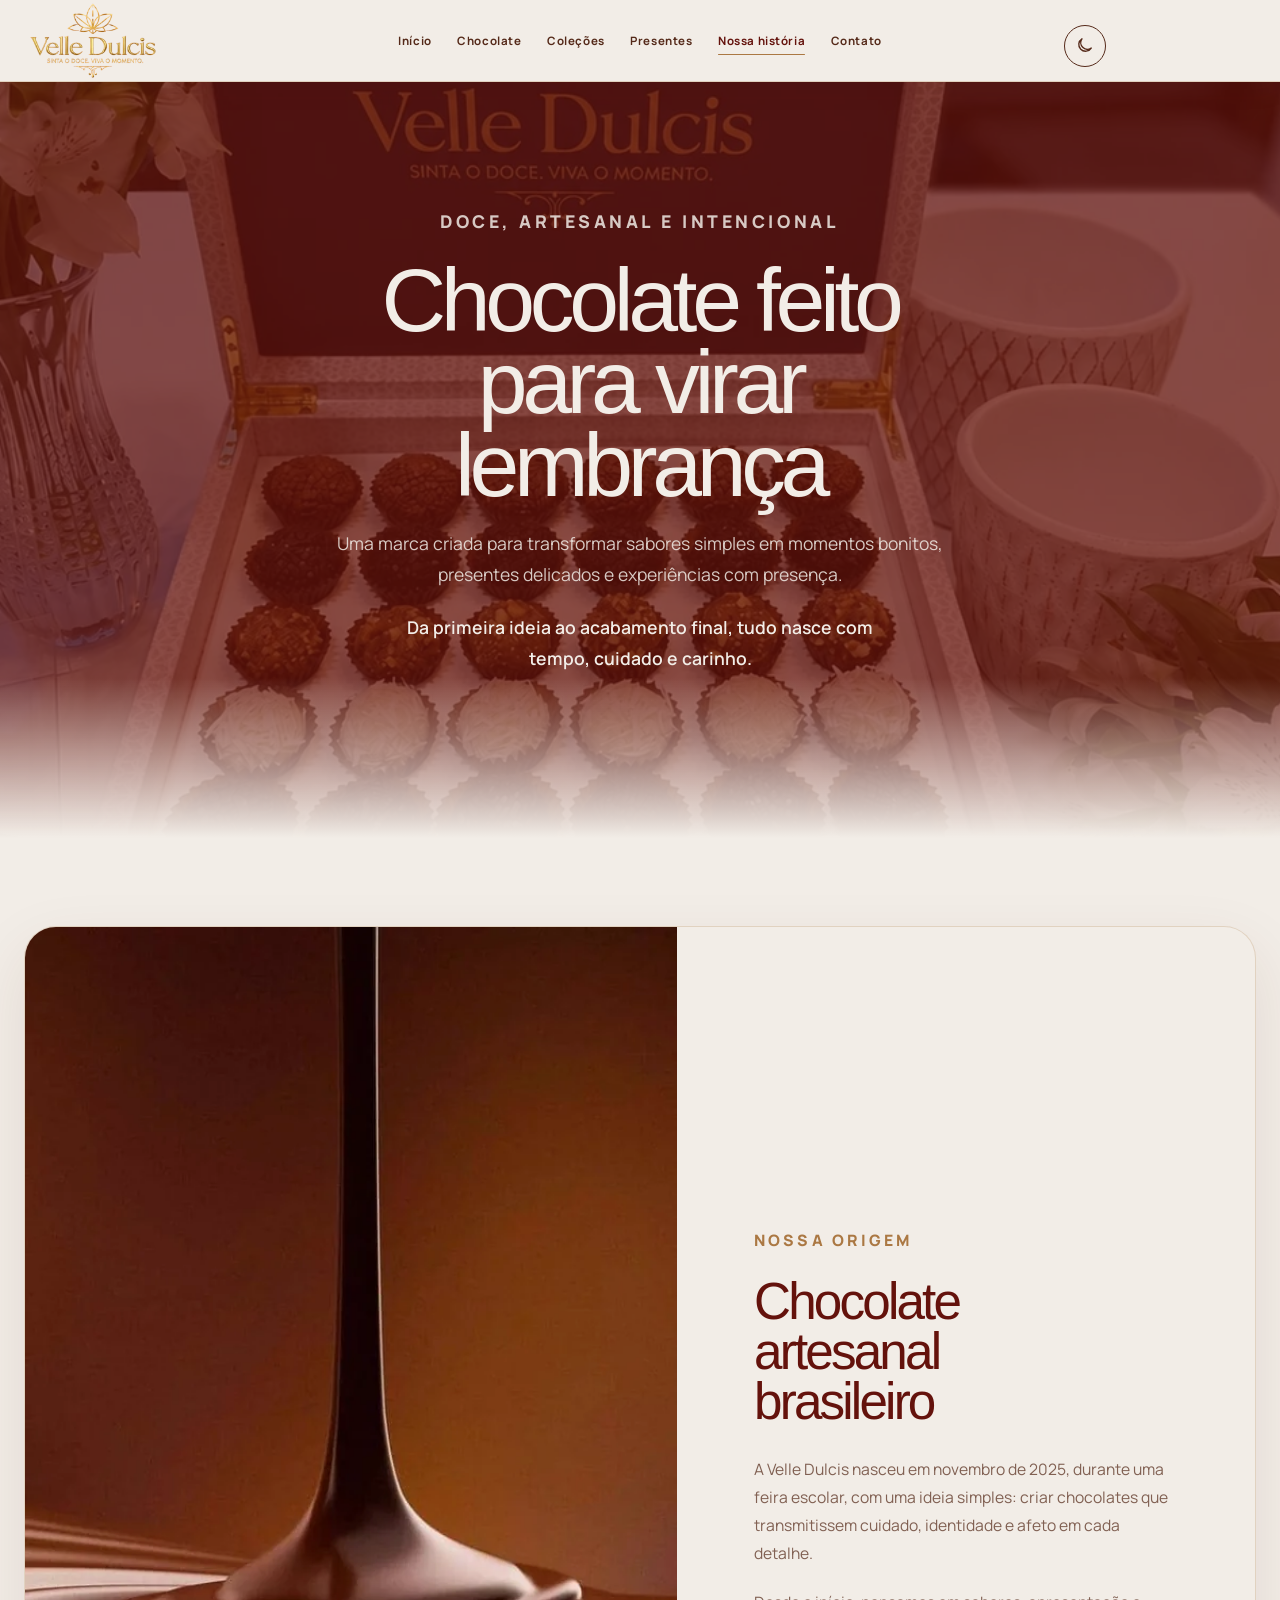
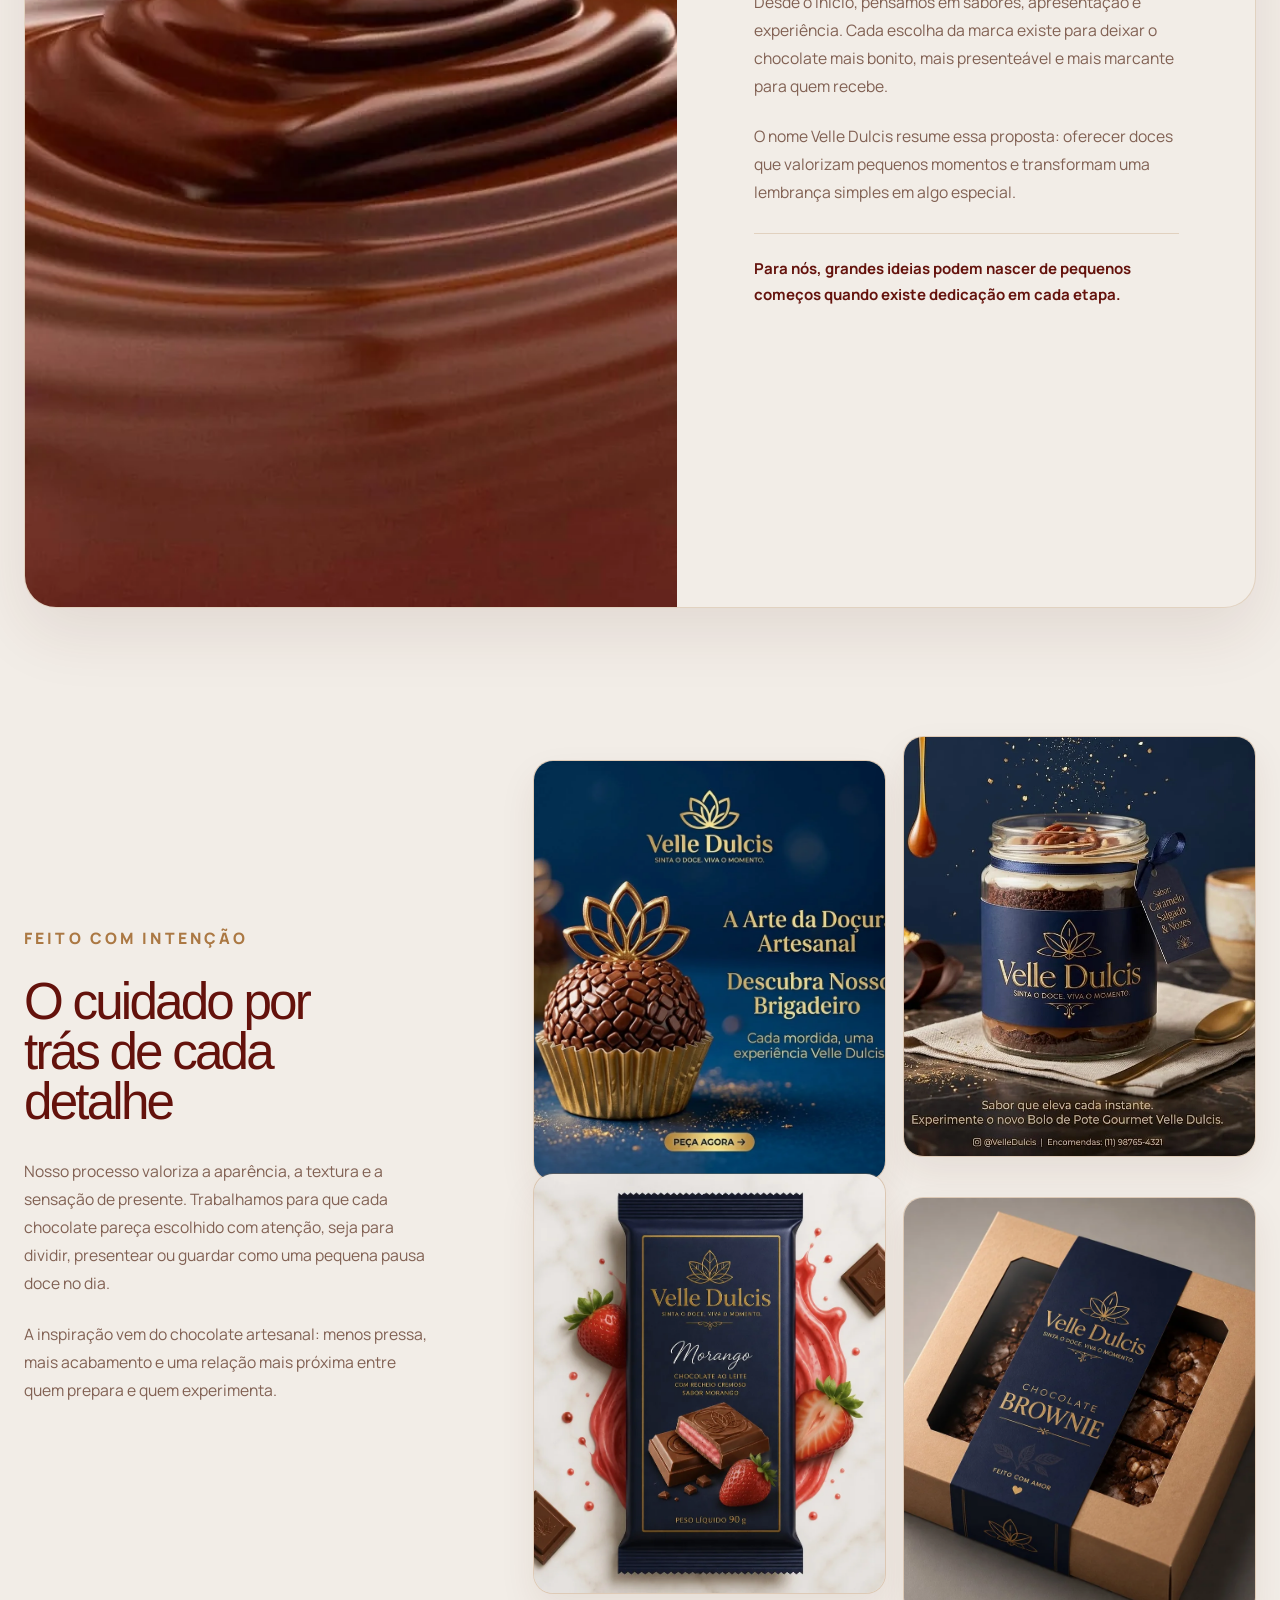
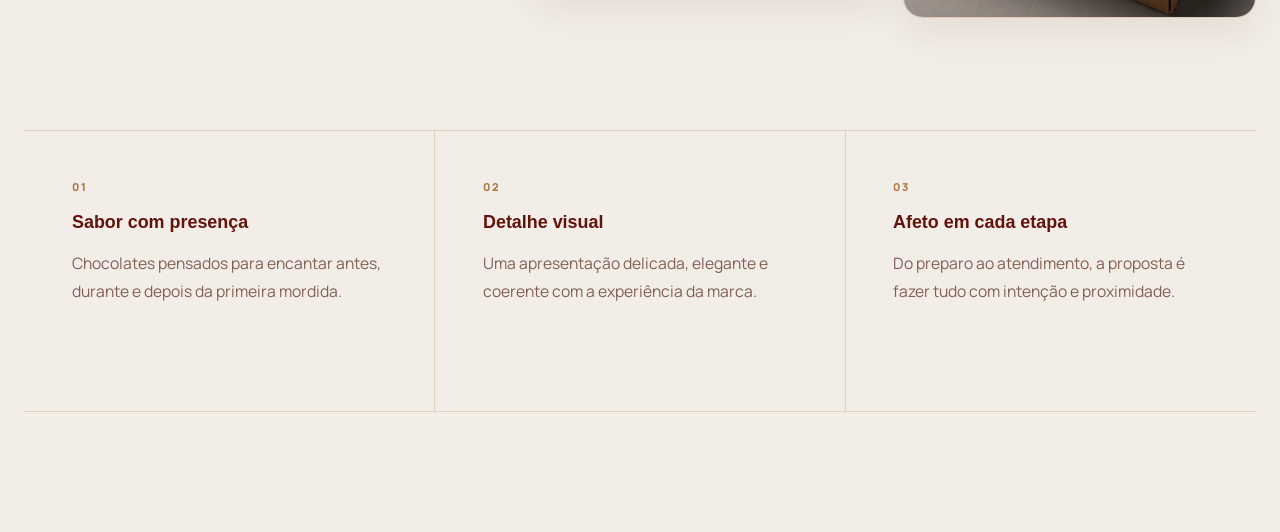
==== commit f1d6dd73: "feat: aprimora interface, tema, cadastro e integração com banco" ====
--- a/public/historia.html
+++ b/public/historia.html
@@ -4,100 +4,135 @@
 <head>
     <meta charset="UTF-8">
     <meta name="viewport" content="width=device-width, initial-scale=1.0">
+    <script src="../assets/js/theme-init.js?v=20260731-3"></script>
     <title>Nossa História | Velle Dulcis</title>
     <link rel="preconnect" href="https://fonts.googleapis.com">
     <link rel="preconnect" href="https://fonts.gstatic.com" crossorigin>
-    <link href="https://fonts.googleapis.com/css2?family=Montserrat:wght@500;600;700&family=Poppins:wght@300;400;500;600;700&display=swap" rel="stylesheet">
+    <link href="https://fonts.googleapis.com/css2?family=Manrope:wght@400;500;600;700;800&display=swap" rel="stylesheet">
     <link rel="stylesheet" href="../assets/css/style.css?v=20260602-7">
+    <link rel="stylesheet" href="../assets/css/history.css?v=20260731-1">
+    <link rel="stylesheet" href="../assets/css/animations.css?v=20260731-3">
+    <link rel="stylesheet" href="../assets/css/theme.css?v=20260731-3">
+    <script src="../assets/js/theme.js?v=20260731-3" defer></script>
+    <script src="../assets/js/scroll-reveal.js?v=20260731-3" defer></script>
 </head>
 
 <body class="pagina-historia">
-    <script src="../assets/js/theme-init.js"></script>
-
     <header class="historia-topo">
-        <a class="historia-topo__marca" href="index.php" aria-label="Voltar para a vitrine">
-            <span>Velle Dulcis</span>
-            <small>Chocolates</small>
+        <a class="historia-topo__marca brand-link" href="index.php" aria-label="Velle Dulcis — voltar para a página inicial">
+            <img class="brand-logo" src="../assets/images/logos/velle-dulcis.png" alt="Velle Dulcis" width="459" height="543">
         </a>
 
         <nav class="historia-topo__nav" aria-label="Principal">
+            <a href="index.php#inicio">Início</a>
             <a href="index.php#vitrine">Chocolate</a>
+            <a href="index.php#colecoes">Coleções</a>
+            <a href="index.php#presentes">Presentes</a>
             <a href="historia.html" aria-current="page">Nossa história</a>
+            <a href="index.php#contato">Contato</a>
         </nav>
+
+        <div class="historia-topo__acoes" data-theme-toggle-host>
+            <details class="historia-topo__mobile">
+                <summary aria-label="Abrir menu de navegação">
+                    <svg viewBox="0 0 24 24" aria-hidden="true">
+                        <path d="M4 7h16M4 12h16M4 17h16"></path>
+                    </svg>
+                </summary>
+                <nav aria-label="Principal mobile">
+                    <a href="index.php#inicio">Início</a>
+                    <a href="index.php#vitrine">Chocolate</a>
+                    <a href="index.php#colecoes">Coleções</a>
+                    <a href="index.php#presentes">Presentes</a>
+                    <a href="historia.html" aria-current="page">Nossa história</a>
+                    <a href="index.php#contato">Contato</a>
+                </nav>
+            </details>
+        </div>
     </header>
 
     <main class="historia-pagina">
         <section class="historia-abertura" aria-labelledby="historia-titulo">
-            <div class="historia-abertura__media" aria-hidden="true"></div>
+            <div class="historia-abertura__media" aria-hidden="true" data-reveal="scale">
+                <img src="../assets/images/banners/hero-caixa-presente.webp" alt="" width="960" height="1280" fetchpriority="high">
+            </div>
             <div class="historia-abertura__overlay"></div>
 
             <div class="historia-abertura__conteudo">
-                <p class="historia-kicker">Doce, artesanal e intencional</p>
-                <h1 id="historia-titulo">Chocolate feito para virar lembrança</h1>
-                <p>Uma marca criada para transformar sabores simples em momentos bonitos, presentes delicados e experiências com presença.</p>
-                <span>Da primeira ideia ao acabamento final, tudo nasce com tempo, cuidado e carinho.</span>
+                <p class="historia-kicker" data-reveal>Doce, artesanal e intencional</p>
+                <h1 id="historia-titulo" data-reveal style="--reveal-delay: 100ms">Chocolate feito para virar lembrança</h1>
+                <p data-reveal style="--reveal-delay: 200ms">Uma marca criada para transformar sabores simples em momentos bonitos, presentes delicados e experiências com presença.</p>
+                <span data-reveal style="--reveal-delay: 300ms">Da primeira ideia ao acabamento final, tudo nasce com tempo, cuidado e carinho.</span>
             </div>
         </section>
 
         <section class="historia-editorial" aria-labelledby="historia-artesanal">
-            <div class="historia-editorial__imagem" aria-hidden="true">
-                <img src="../assets/img/imagemcauda.jpg" alt="">
+            <div class="historia-editorial__imagem" data-reveal="right">
+                <img src="../assets/images/about/chocolate-drip-closeup.webp" alt="Chocolate derretido formando uma textura lisa e brilhante" width="611" height="1200" loading="lazy">
             </div>
 
             <article class="historia-editorial__texto">
-                <p class="historia-kicker">Nossa origem</p>
-                <h2 id="historia-artesanal">Chocolate artesanal brasileiro</h2>
-                <p>
+                <p class="historia-kicker" data-reveal style="--reveal-delay: 0ms">Nossa origem</p>
+                <h2 id="historia-artesanal" data-reveal style="--reveal-delay: 100ms">Chocolate artesanal brasileiro</h2>
+                <p data-reveal style="--reveal-delay: 190ms">
                     A Velle Dulcis nasceu em novembro de 2025, durante uma feira escolar, com uma ideia simples:
                     criar chocolates que transmitissem cuidado, identidade e afeto em cada detalhe.
                 </p>
-                <p>
+                <p data-reveal style="--reveal-delay: 290ms">
                     Desde o início, pensamos em sabores, apresentação e experiência. Cada escolha da marca existe
                     para deixar o chocolate mais bonito, mais presenteável e mais marcante para quem recebe.
                 </p>
-                <p>
+                <p data-reveal style="--reveal-delay: 390ms">
                     O nome Velle Dulcis resume essa proposta: oferecer doces que valorizam pequenos momentos e
                     transformam uma lembrança simples em algo especial.
                 </p>
-                <strong>Para nós, grandes ideias podem nascer de pequenos começos quando existe dedicação em cada etapa.</strong>
+                <strong data-reveal style="--reveal-delay: 490ms">Para nós, grandes ideias podem nascer de pequenos começos quando existe dedicação em cada etapa.</strong>
             </article>
         </section>
 
         <section class="historia-origem" aria-labelledby="historia-cuidado">
             <div class="historia-origem__texto">
-                <p class="historia-kicker">Feito com intenção</p>
-                <h2 id="historia-cuidado">O cuidado por trás de cada detalhe</h2>
-                <p>
+                <p class="historia-kicker" data-reveal>Feito com intenção</p>
+                <h2 id="historia-cuidado" data-reveal style="--reveal-delay: 100ms">O cuidado por trás de cada detalhe</h2>
+                <p data-reveal style="--reveal-delay: 200ms">
                     Nosso processo valoriza a aparência, a textura e a sensação de presente. Trabalhamos para que
                     cada chocolate pareça escolhido com atenção, seja para dividir, presentear ou guardar como uma
                     pequena pausa doce no dia.
                 </p>
-                <p>
+                <p data-reveal style="--reveal-delay: 300ms">
                     A inspiração vem do chocolate artesanal: menos pressa, mais acabamento e uma relação mais
                     próxima entre quem prepara e quem experimenta.
                 </p>
             </div>
 
             <div class="historia-origem__mosaico" aria-label="Detalhes visuais de chocolate artesanal">
-                <span class="historia-origem__foto historia-origem__foto--um"></span>
-                <span class="historia-origem__foto historia-origem__foto--dois"></span>
-                <span class="historia-origem__foto historia-origem__foto--tres"></span>
-                <span class="historia-origem__foto historia-origem__foto--quatro"></span>
+                <figure class="historia-origem__foto historia-origem__foto--um" data-reveal="scale" style="--reveal-delay: 0ms">
+                    <img src="../assets/images/lifestyle/brigadeiro-artesanal-campaign.webp" alt="Brigadeiro artesanal com acabamento de chocolate" width="1024" height="1024" loading="lazy">
+                </figure>
+                <figure class="historia-origem__foto historia-origem__foto--dois" data-reveal="scale" style="--reveal-delay: 100ms">
+                    <img src="../assets/images/lifestyle/bolo-pote-caramelo.webp" alt="Bolo de pote com camadas de chocolate, caramelo e nozes" width="1309" height="816" loading="lazy">
+                </figure>
+                <figure class="historia-origem__foto historia-origem__foto--tres" data-reveal="scale" style="--reveal-delay: 200ms">
+                    <img src="../assets/images/products/product-tablete-morango.webp" alt="Tablete Velle Dulcis com recheio cremoso de morango" width="839" height="1000" loading="lazy">
+                </figure>
+                <figure class="historia-origem__foto historia-origem__foto--quatro" data-reveal="scale" style="--reveal-delay: 300ms">
+                    <img src="../assets/images/products/product-brownie-signature.webp" alt="Caixa de brownies premium Velle Dulcis" width="1000" height="1000" loading="lazy">
+                </figure>
             </div>
         </section>
 
         <section class="historia-valores" aria-label="Valores da Velle Dulcis">
-            <article>
+            <article data-reveal style="--reveal-delay: 0ms">
                 <span>01</span>
-                <h3>Sabor com presenca</h3>
+                <h3>Sabor com presença</h3>
                 <p>Chocolates pensados para encantar antes, durante e depois da primeira mordida.</p>
             </article>
-            <article>
+            <article data-reveal style="--reveal-delay: 110ms">
                 <span>02</span>
                 <h3>Detalhe visual</h3>
                 <p>Uma apresentação delicada, elegante e coerente com a experiência da marca.</p>
             </article>
-            <article>
+            <article data-reveal style="--reveal-delay: 220ms">
                 <span>03</span>
                 <h3>Afeto em cada etapa</h3>
                 <p>Do preparo ao atendimento, a proposta é fazer tudo com intenção e proximidade.</p>
--- a/assets/css/style.css
+++ b/assets/css/style.css
@@ -969,7 +969,7 @@
     padding: clamp(56px, 7vw, 96px) max(6vw, 28px);
     overflow: hidden;
     color: #fff7ee;
-    background-image: linear-gradient(90deg, rgba(20, 10, 4, 0.86) 0%, rgba(55, 24, 10, 0.62) 42%, rgba(55, 24, 10, 0.18) 100%), url("../img/imagemcauda.jpg");
+    background-image: linear-gradient(90deg, rgba(20, 10, 4, 0.86) 0%, rgba(55, 24, 10, 0.62) 42%, rgba(55, 24, 10, 0.18) 100%), url("../images/banners/hero-caixa-presente.webp");
     background-size: cover;
     background-position: center 46%;
 }
@@ -3651,7 +3651,7 @@
     position: absolute;
     inset: -7%;
     z-index: -2;
-    background-image: url("../img/cauda.gif");
+    background-image: url("../images/banners/hero-caixa-presente.webp");
     background-size: cover;
     background-position: 50% 58%;
     transform: scale(1.04);
@@ -3832,7 +3832,7 @@
 .historia-origem__foto {
     min-height: clamp(210px, 22vw, 320px);
     border-radius: 18px;
-    background-image: linear-gradient(rgba(46, 25, 14, 0.04), rgba(46, 25, 14, 0.18)), url("../img/imagemcauda.jpg");
+    background-image: linear-gradient(rgba(46, 25, 14, 0.04), rgba(46, 25, 14, 0.18)), url("../images/about/chocolate-drip-closeup.webp");
     background-size: 180%;
     box-shadow: 0 16px 32px rgba(88, 51, 30, 0.1);
 }
--- a/assets/css/history.css
+++ b/assets/css/history.css
@@ -0,0 +1,531 @@
+.pagina-historia {
+    --bg: #F2EDE7;
+    --primary: #64120C;
+    --gold: #AB7843;
+    --dark: #552919;
+    --radius: 20px;
+    --radius-lg: 32px;
+    --container: 1280px;
+    --line: rgba(171, 120, 67, 0.24);
+    --shadow: 0 24px 64px rgba(85, 41, 25, 0.1);
+    --ease: cubic-bezier(0.22, 1, 0.36, 1);
+    width: 100%;
+    padding-top: 82px;
+    display: block;
+    overflow-x: clip;
+    background: var(--bg);
+    color: var(--dark);
+    font-family: "Manrope", sans-serif;
+}
+
+.pagina-historia *,
+.pagina-historia *::before,
+.pagina-historia *::after {
+    font-family: inherit;
+    box-sizing: border-box;
+}
+
+.pagina-historia::before { display: none; }
+
+.pagina-historia a:focus-visible {
+    outline: 2px solid var(--gold);
+    outline-offset: 4px;
+}
+
+.pagina-historia .historia-topo {
+    position: fixed;
+    inset: 0 0 auto;
+    z-index: 120;
+    width: 100%;
+    min-height: 82px;
+    padding: 0 max(24px, calc((100vw - var(--container)) / 2));
+    display: grid;
+    grid-template-columns: minmax(150px, 1fr) auto minmax(150px, 1fr);
+    align-items: center;
+    gap: 32px;
+    border-bottom: 1px solid var(--line);
+    background: rgba(242, 237, 231, 0.94);
+    box-shadow: 0 8px 28px rgba(85, 41, 25, 0.05);
+    backdrop-filter: blur(18px);
+    -webkit-backdrop-filter: blur(18px);
+}
+
+.pagina-historia .historia-topo__marca {
+    justify-self: start;
+}
+
+.pagina-historia .historia-topo__nav {
+    display: flex;
+    align-items: center;
+    justify-content: flex-end;
+    gap: clamp(16px, 2vw, 28px);
+}
+
+.pagina-historia .historia-topo__nav a {
+    position: relative;
+    padding: 10px 0;
+    color: var(--dark);
+    font-size: 0.72rem;
+    font-weight: 700;
+    letter-spacing: 0.05em;
+    text-decoration: none;
+    text-transform: none;
+    transition: color 250ms var(--ease);
+}
+
+.pagina-historia .historia-topo__nav a::after {
+    content: "";
+    position: absolute;
+    right: 0;
+    bottom: 3px;
+    left: 0;
+    height: 1px;
+    border-radius: 999px;
+    background: var(--gold);
+    transform: scaleX(0);
+    transform-origin: right;
+    transition: transform 250ms var(--ease);
+}
+
+.pagina-historia .historia-topo__nav a:hover,
+.pagina-historia .historia-topo__nav a[aria-current="page"] {
+    color: var(--primary);
+}
+
+.pagina-historia .historia-topo__nav a:hover::after,
+.pagina-historia .historia-topo__nav a[aria-current="page"]::after {
+    transform: scaleX(1);
+    transform-origin: left;
+}
+
+.pagina-historia .historia-topo__acoes {
+    display: flex;
+    align-items: center;
+    justify-content: flex-end;
+    gap: 10px;
+}
+
+.pagina-historia .historia-topo__mobile { display: none; }
+
+.pagina-historia .historia-topo__mobile summary {
+    width: 42px;
+    height: 42px;
+    display: grid;
+    place-items: center;
+    border: 1px solid var(--line);
+    border-radius: 999px;
+    color: var(--dark);
+    cursor: pointer;
+    list-style: none;
+}
+
+.pagina-historia .historia-topo__mobile summary::-webkit-details-marker { display: none; }
+.pagina-historia .historia-topo__mobile summary svg { width: 19px; fill: none; stroke: currentColor; stroke-width: 1.7; stroke-linecap: round; }
+
+.pagina-historia .historia-topo__mobile nav {
+    position: absolute;
+    top: calc(100% + 10px);
+    right: 18px;
+    width: min(300px, calc(100vw - 36px));
+    padding: 14px;
+    display: grid;
+    gap: 4px;
+    border: 1px solid var(--line);
+    border-radius: var(--radius);
+    background: var(--bg);
+    box-shadow: var(--shadow);
+}
+
+.pagina-historia .historia-topo__mobile nav a {
+    padding: 12px 14px;
+    border-radius: 12px;
+    color: var(--dark);
+    font-size: 0.78rem;
+    font-weight: 700;
+    text-decoration: none;
+}
+
+.pagina-historia .historia-topo__mobile nav a:hover,
+.pagina-historia .historia-topo__mobile nav a[aria-current="page"] {
+    background: rgba(171, 120, 67, 0.12);
+    color: var(--primary);
+}
+
+@media (max-width: 1080px) {
+    .pagina-historia .historia-topo { grid-template-columns: 140px 1fr 140px; }
+    .pagina-historia .historia-topo__nav { gap: 14px; }
+    .pagina-historia .historia-topo__nav a { font-size: 0.64rem; }
+}
+
+.pagina-historia .historia-pagina {
+    width: 100%;
+    max-width: none;
+    padding: 0 0 120px;
+}
+
+.pagina-historia .historia-abertura {
+    position: relative;
+    min-height: clamp(620px, 84vh, 860px);
+    display: grid;
+    place-items: center;
+    overflow: hidden;
+    isolation: isolate;
+}
+
+.pagina-historia .historia-abertura__media {
+    position: absolute;
+    inset: 0;
+    z-index: -2;
+    overflow: hidden;
+    background: var(--dark);
+    transform: none;
+    animation: none;
+}
+
+.pagina-historia .historia-abertura__media img {
+    width: 100%;
+    height: 100%;
+    display: block;
+    object-fit: cover;
+    object-position: center 56%;
+    transform: scale(1.015);
+}
+
+.pagina-historia .historia-abertura__overlay {
+    position: absolute;
+    inset: 0;
+    z-index: -1;
+    background: rgba(100, 18, 12, 0.74);
+}
+
+.pagina-historia .historia-abertura::after {
+    content: "";
+    position: absolute;
+    inset: auto 0 0;
+    z-index: 1;
+    height: 160px;
+    pointer-events: none;
+    background: linear-gradient(180deg, rgba(242, 237, 231, 0), #F2EDE7);
+}
+
+.pagina-historia .historia-abertura__conteudo {
+    position: relative;
+    z-index: 2;
+    width: min(880px, calc(100% - 40px));
+    padding: 72px 0 112px;
+    display: flex;
+    flex-direction: column;
+    align-items: center;
+    gap: 22px;
+    text-align: center;
+    transform: none;
+}
+
+.pagina-historia .historia-abertura__conteudo::before { display: none; }
+
+.pagina-historia .historia-kicker {
+    margin: 0;
+    color: var(--gold);
+    font-size: 0.7rem;
+    font-weight: 800;
+    letter-spacing: 0.2em;
+    line-height: 1.4;
+    text-transform: uppercase;
+}
+
+.pagina-historia .historia-abertura h1 {
+    max-width: 11ch;
+    margin: 0;
+    color: var(--bg);
+    font-size: clamp(3.4rem, 7vw, 7.2rem);
+    font-weight: 500;
+    letter-spacing: -0.06em;
+    line-height: 0.92;
+    text-shadow: none;
+}
+
+.pagina-historia .historia-abertura p,
+.pagina-historia .historia-abertura span {
+    max-width: 58ch;
+    margin: 0;
+    color: rgba(242, 237, 231, 0.84);
+    font-size: clamp(0.96rem, 1.4vw, 1.1rem);
+    line-height: 1.75;
+    text-shadow: none;
+}
+
+.pagina-historia .historia-abertura span {
+    max-width: 44ch;
+    color: var(--bg);
+    font-weight: 600;
+}
+
+.pagina-historia .historia-editorial,
+.pagina-historia .historia-origem,
+.pagina-historia .historia-valores {
+    width: min(calc(100% - 48px), var(--container));
+    margin-inline: auto;
+}
+
+.pagina-historia .historia-editorial {
+    position: relative;
+    z-index: 3;
+    min-height: 720px;
+    margin-top: 88px;
+    display: grid;
+    grid-template-columns: minmax(0, 1.06fr) minmax(420px, 0.94fr);
+    align-items: stretch;
+    overflow: hidden;
+    border: 1px solid var(--line);
+    border-radius: var(--radius-lg);
+    background: var(--bg);
+    box-shadow: var(--shadow);
+}
+
+.pagina-historia .historia-editorial__imagem {
+    min-height: 720px;
+    overflow: hidden;
+    background: var(--dark);
+}
+
+.pagina-historia .historia-editorial__imagem img {
+    width: 100%;
+    height: 100%;
+    display: block;
+    object-fit: cover;
+    object-position: center 48%;
+    transform: none;
+    filter: brightness(0.98);
+    transition: transform 700ms var(--ease), filter 700ms var(--ease);
+}
+
+.pagina-historia .historia-editorial:hover .historia-editorial__imagem img {
+    transform: scale(1.02);
+    filter: brightness(1.035);
+}
+
+.pagina-historia .historia-editorial__texto {
+    max-width: 640px;
+    padding: clamp(56px, 6vw, 88px);
+    display: flex;
+    flex-direction: column;
+    justify-content: center;
+    align-items: flex-start;
+    gap: 22px;
+}
+
+.pagina-historia .historia-editorial__texto .historia-kicker,
+.pagina-historia .historia-origem__texto .historia-kicker {
+    color: var(--gold);
+}
+
+.pagina-historia .historia-editorial h2,
+.pagina-historia .historia-origem h2 {
+    max-width: 12ch;
+    margin: 0 0 6px;
+    color: var(--primary);
+    font-size: clamp(2.5rem, 4vw, 4.5rem);
+    font-weight: 500;
+    letter-spacing: -0.055em;
+    line-height: 0.98;
+}
+
+.pagina-historia .historia-editorial p,
+.pagina-historia .historia-origem p,
+.pagina-historia .historia-valores p {
+    max-width: 54ch;
+    margin: 0;
+    color: rgba(85, 41, 25, 0.72);
+    font-size: 0.98rem;
+    line-height: 1.78;
+}
+
+.pagina-historia .historia-editorial strong {
+    max-width: 50ch;
+    margin-top: 4px;
+    padding-top: 22px;
+    border-top: 1px solid var(--line);
+    color: var(--primary);
+    font-size: 0.94rem;
+    font-weight: 700;
+    line-height: 1.7;
+}
+
+.pagina-historia .historia-origem {
+    padding: 128px 0 48px;
+    display: grid;
+    grid-template-columns: minmax(360px, 0.72fr) minmax(0, 1.28fr);
+    align-items: center;
+    gap: clamp(56px, 8vw, 112px);
+}
+
+.pagina-historia .historia-origem__texto {
+    display: flex;
+    flex-direction: column;
+    align-items: flex-start;
+    gap: 24px;
+}
+
+.pagina-historia .historia-origem__mosaico {
+    display: grid;
+    grid-template-columns: repeat(2, minmax(0, 1fr));
+    grid-template-rows: repeat(2, minmax(240px, 1fr));
+    gap: 16px;
+}
+
+.pagina-historia .historia-origem__foto {
+    position: relative;
+    min-height: 280px;
+    margin: 0;
+    overflow: hidden;
+    border: 1px solid var(--line);
+    border-radius: var(--radius);
+    background: rgba(171, 120, 67, 0.08);
+    box-shadow: 0 16px 36px rgba(85, 41, 25, 0.08);
+}
+
+.pagina-historia .historia-origem__foto:nth-child(1),
+.pagina-historia .historia-origem__foto:nth-child(4) {
+    --mosaic-offset: 24px;
+    transform: translateY(var(--mosaic-offset));
+}
+
+.pagina-historia .historia-origem__foto img {
+    width: 100%;
+    height: 100%;
+    display: block;
+    object-fit: cover;
+    filter: brightness(0.98);
+    transition: transform 650ms var(--ease), filter 650ms var(--ease);
+}
+
+.pagina-historia .historia-origem__foto--um img { object-position: center; }
+.pagina-historia .historia-origem__foto--dois img { object-position: 54% center; }
+.pagina-historia .historia-origem__foto--tres img { object-position: center 44%; }
+.pagina-historia .historia-origem__foto--quatro img { object-position: center; }
+
+.pagina-historia .historia-origem__foto:hover img {
+    transform: scale(1.02);
+    filter: brightness(1.035);
+}
+
+.pagina-historia .historia-valores {
+    margin-top: 88px;
+    display: grid;
+    grid-template-columns: repeat(3, minmax(0, 1fr));
+    gap: 0;
+    border-top: 1px solid var(--line);
+    border-bottom: 1px solid var(--line);
+    background: transparent;
+}
+
+.pagina-historia .historia-valores article {
+    min-height: 280px;
+    padding: 48px;
+    display: flex;
+    flex-direction: column;
+    align-items: flex-start;
+    gap: 16px;
+    border-right: 1px solid var(--line);
+    background: transparent;
+}
+
+.pagina-historia .historia-valores article:last-child { border-right: 0; }
+
+.pagina-historia .historia-valores span {
+    color: var(--gold);
+    font-size: 0.68rem;
+    font-weight: 800;
+    letter-spacing: 0.18em;
+}
+
+.pagina-historia .historia-valores h3 {
+    max-width: 18ch;
+    margin: 0;
+    color: var(--primary);
+    font-size: 1.12rem;
+    font-weight: 800;
+    line-height: 1.35;
+}
+
+@media (max-width: 980px) {
+    .pagina-historia .historia-topo {
+        grid-template-columns: 1fr auto;
+    }
+
+    .pagina-historia .historia-topo__nav { display: none; }
+    .pagina-historia .historia-topo__mobile { display: block; }
+
+    .pagina-historia .historia-editorial {
+        min-height: 0;
+        grid-template-columns: 1fr;
+    }
+
+    .pagina-historia .historia-editorial__imagem {
+        min-height: 520px;
+        max-height: 680px;
+    }
+
+    .pagina-historia .historia-editorial__texto {
+        max-width: 720px;
+        padding: 64px;
+    }
+
+    .pagina-historia .historia-origem {
+        grid-template-columns: 1fr;
+        gap: 64px;
+    }
+
+    .pagina-historia .historia-origem__texto { max-width: 680px; }
+    .pagina-historia .historia-valores { grid-template-columns: 1fr; }
+    .pagina-historia .historia-valores article { min-height: 0; border-right: 0; border-bottom: 1px solid var(--line); }
+    .pagina-historia .historia-valores article:last-child { border-bottom: 0; }
+}
+
+@media (max-width: 640px) {
+    .pagina-historia { padding-top: 74px; }
+
+    .pagina-historia .historia-topo {
+        min-height: 74px;
+        padding-inline: 18px;
+    }
+
+    .pagina-historia .historia-topo__acoes { gap: 6px; }
+
+    .pagina-historia .historia-abertura { min-height: 620px; }
+    .pagina-historia .historia-abertura__conteudo { width: calc(100% - 32px); padding-bottom: 92px; }
+    .pagina-historia .historia-abertura h1 { font-size: clamp(3.1rem, 15vw, 4.8rem); }
+    .pagina-historia .historia-abertura::after { height: 110px; }
+
+    .pagina-historia .historia-editorial,
+    .pagina-historia .historia-origem,
+    .pagina-historia .historia-valores {
+        width: calc(100% - 32px);
+    }
+
+    .pagina-historia .historia-editorial { margin-top: 64px; border-radius: 24px; }
+    .pagina-historia .historia-editorial__imagem { min-height: 420px; }
+    .pagina-historia .historia-editorial__texto { padding: 44px 24px; }
+
+    .pagina-historia .historia-origem { padding-top: 88px; gap: 48px; }
+    .pagina-historia .historia-origem__mosaico {
+        grid-template-rows: repeat(2, minmax(170px, 1fr));
+        gap: 10px;
+    }
+
+    .pagina-historia .historia-origem__foto { min-height: 180px; border-radius: 14px; }
+    .pagina-historia .historia-origem__foto:nth-child(1),
+    .pagina-historia .historia-origem__foto:nth-child(4) { --mosaic-offset: 12px; }
+
+    .pagina-historia .historia-valores { margin-top: 72px; }
+    .pagina-historia .historia-valores article { padding: 36px 8px; }
+}
+
+@media (prefers-reduced-motion: reduce) {
+    .pagina-historia *,
+    .pagina-historia *::before,
+    .pagina-historia *::after {
+        scroll-behavior: auto;
+        transition-duration: 0.01ms;
+    }
+}
--- a/assets/css/animations.css
+++ b/assets/css/animations.css
@@ -0,0 +1,41 @@
+.reveal-enabled [data-reveal] {
+    opacity: 0;
+    transform: translate3d(0, 32px, 0);
+    transition:
+        opacity 700ms cubic-bezier(0.22, 0.61, 0.36, 1),
+        transform 700ms cubic-bezier(0.22, 0.61, 0.36, 1);
+    transition-delay: var(--reveal-delay, 0ms);
+    will-change: opacity, transform;
+}
+
+.reveal-enabled [data-reveal="left"] {
+    transform: translate3d(-32px, 0, 0);
+}
+
+.reveal-enabled [data-reveal="right"] {
+    transform: translate3d(32px, 0, 0);
+}
+
+.reveal-enabled .pagina-historia [data-reveal="scale"] {
+    transform: translate3d(0, var(--mosaic-offset, 0), 0) scale(0.97);
+}
+
+.reveal-enabled [data-reveal].is-visible {
+    opacity: 1;
+    transform: translate3d(0, 0, 0);
+}
+
+.reveal-enabled .pagina-historia [data-reveal="scale"].is-visible {
+    transform: translate3d(0, var(--mosaic-offset, 0), 0) scale(1);
+}
+
+@media (prefers-reduced-motion: reduce) {
+    html { scroll-behavior: auto; }
+
+    [data-reveal],
+    [data-reveal].is-visible {
+        opacity: 1;
+        transform: none;
+        transition: none;
+    }
+}
--- a/assets/css/theme.css
+++ b/assets/css/theme.css
@@ -0,0 +1,507 @@
+:root,
+html[data-theme="light"] {
+    color-scheme: light;
+    --theme-background: #F2EDE7;
+    --theme-surface: #F2EDE7;
+    --theme-surface-soft: rgba(171, 120, 67, 0.08);
+    --theme-text-primary: #552919;
+    --theme-text-secondary: rgba(85, 41, 25, 0.72);
+    --theme-brand: #64120C;
+    --theme-accent: #AB7843;
+    --theme-border: rgba(85, 41, 25, 0.16);
+    --theme-header: rgba(242, 237, 231, 0.94);
+    --theme-shadow: rgba(85, 41, 25, 0.1);
+    --theme-on-brand: #F2EDE7;
+}
+
+html[data-theme="dark"] {
+    color-scheme: dark;
+    --theme-background: #160E0C;
+    --theme-surface: #211411;
+    --theme-surface-soft: #2C1A16;
+    --theme-text-primary: #F2EDE7;
+    --theme-text-secondary: rgba(242, 237, 231, 0.72);
+    --theme-brand: #AB7843;
+    --theme-accent: #AB7843;
+    --theme-border: rgba(242, 237, 231, 0.14);
+    --theme-header: rgba(22, 14, 12, 0.92);
+    --theme-shadow: rgba(22, 14, 12, 0.34);
+    --theme-on-brand: #F2EDE7;
+}
+
+html {
+    min-height: 100%;
+    background: var(--theme-background);
+}
+
+body {
+    background-color: var(--theme-background);
+}
+
+.theme-ready body,
+.theme-ready .topo-site,
+.theme-ready .historia-topo,
+.theme-ready .card,
+.theme-ready input,
+.theme-ready textarea,
+.theme-ready select,
+.theme-ready dialog {
+    transition:
+        background-color 250ms cubic-bezier(0.22, 1, 0.36, 1),
+        border-color 250ms cubic-bezier(0.22, 1, 0.36, 1),
+        color 250ms cubic-bezier(0.22, 1, 0.36, 1),
+        box-shadow 250ms cubic-bezier(0.22, 1, 0.36, 1);
+}
+
+.theme-toggle {
+    position: relative;
+    width: 42px;
+    height: 42px;
+    min-width: 42px;
+    min-height: 42px;
+    padding: 0;
+    display: inline-grid;
+    place-items: center;
+    overflow: hidden;
+    border: 1px solid currentColor;
+    border-radius: 999px;
+    background: transparent;
+    color: inherit;
+    cursor: pointer;
+    -webkit-tap-highlight-color: transparent;
+}
+
+.theme-toggle:hover {
+    border-color: var(--theme-accent);
+    color: var(--theme-accent);
+    transform: scale(1.04);
+}
+
+.theme-toggle:focus-visible {
+    outline: 2px solid var(--theme-accent);
+    outline-offset: 4px;
+}
+
+.theme-toggle__icon {
+    position: absolute;
+    width: 19px;
+    height: 19px;
+    fill: none;
+    stroke: currentColor;
+    stroke-width: 1.7;
+    stroke-linecap: round;
+    stroke-linejoin: round;
+    transition:
+        opacity 220ms cubic-bezier(0.22, 1, 0.36, 1),
+        transform 220ms cubic-bezier(0.22, 1, 0.36, 1);
+}
+
+html[data-theme="light"] .theme-toggle__sun {
+    opacity: 0;
+    transform: rotate(-28deg) scale(0.72);
+}
+
+html[data-theme="light"] .theme-toggle__moon {
+    opacity: 1;
+    transform: rotate(0) scale(1);
+}
+
+html[data-theme="dark"] .theme-toggle__sun {
+    opacity: 1;
+    transform: rotate(0) scale(1);
+}
+
+html[data-theme="dark"] .theme-toggle__moon {
+    opacity: 0;
+    transform: rotate(28deg) scale(0.72);
+}
+
+.theme-toggle.is-switching .theme-toggle__icon {
+    animation: theme-icon-switch 260ms cubic-bezier(0.22, 1, 0.36, 1);
+}
+
+.theme-toggle--floating {
+    position: fixed;
+    top: 20px;
+    right: 20px;
+    z-index: 40;
+    border-color: var(--theme-border);
+    background: var(--theme-header);
+    color: var(--theme-text-primary);
+    box-shadow: 0 10px 30px var(--theme-shadow);
+    backdrop-filter: blur(16px);
+    -webkit-backdrop-filter: blur(16px);
+}
+
+.login-body .theme-toggle--floating {
+    right: 76px;
+    left: auto;
+}
+
+@keyframes theme-icon-switch {
+    0% { opacity: 0.4; transform: rotate(-12deg) scale(0.78); }
+    100% { opacity: 1; }
+}
+
+/* Identidade compartilhada do header */
+
+body .topo-site .marca-site.brand-link,
+body .historia-topo .brand-link {
+    position: relative;
+    width: 140px;
+    height: 76px;
+    min-width: 140px;
+    display: block;
+    overflow: hidden;
+    border: 0;
+    background: transparent;
+    box-shadow: none;
+}
+
+body .topo-site .marca-site__logo.brand-logo,
+body .historia-topo .brand-logo {
+    position: absolute;
+    top: 50%;
+    left: 0;
+    width: 140px;
+    height: auto;
+    display: block;
+    border: 0;
+    background: transparent;
+    object-fit: contain;
+    transform: translateY(-45.5%);
+    filter: none;
+}
+
+body .topo-site.topo-site--compact .marca-site.brand-link,
+body.pagina-produto .topo-site .marca-site.brand-link {
+    width: 122px;
+    height: 66px;
+    min-width: 122px;
+}
+
+body .topo-site.topo-site--compact .marca-site__logo.brand-logo,
+body.pagina-produto .topo-site .marca-site__logo.brand-logo {
+    width: 122px;
+}
+
+/* Homepage */
+
+.pagina-principal .acao-topo--tema {
+    display: inline-grid;
+}
+
+html[data-theme="dark"] body.pagina-principal {
+    --bg: var(--theme-background);
+    --surface: var(--theme-surface);
+    --surface-strong: var(--theme-surface-soft);
+    --light-panel: var(--theme-surface);
+    --text: var(--theme-text-secondary);
+    --text-strong: var(--theme-text-primary);
+    --border: var(--theme-border);
+    --shadow: var(--theme-shadow);
+    --card-bg: var(--theme-surface);
+    --panel-bg: var(--theme-surface);
+    --chip-bg: rgba(171, 120, 67, 0.12);
+    --chip-hover: rgba(171, 120, 67, 0.2);
+    --input-bg: var(--theme-surface-soft);
+    --overlay-bg: rgba(22, 14, 12, 0.97);
+    --badge-bg: rgba(171, 120, 67, 0.14);
+    background: var(--theme-background);
+    color: var(--theme-text-primary);
+}
+
+html[data-theme="dark"] .pagina-principal .topo-site--compact {
+    background: var(--theme-header);
+    color: var(--theme-text-primary);
+    border-bottom: 1px solid var(--theme-border);
+    box-shadow: 0 8px 30px var(--theme-shadow);
+}
+
+html[data-theme="dark"] .pagina-principal .topo-site:not(.topo-site--compact) {
+    color: var(--theme-on-brand);
+}
+
+html[data-theme="dark"] .pagina-principal .home-hero,
+html[data-theme="dark"] .pagina-principal .presentes-editorial,
+html[data-theme="dark"] .pagina-principal .manifesto,
+html[data-theme="dark"] .pagina-principal .rodape-site {
+    color: var(--theme-on-brand);
+}
+
+html[data-theme="dark"] .pagina-principal .home-hero h1,
+html[data-theme="dark"] .pagina-principal .home-hero__acao,
+html[data-theme="dark"] .pagina-principal .presentes-editorial h2,
+html[data-theme="dark"] .pagina-principal .manifesto h2,
+html[data-theme="dark"] .pagina-principal .rodape-site h2 {
+    color: var(--theme-on-brand);
+}
+
+html[data-theme="dark"] .pagina-principal .home-hero__assinatura {
+    background: var(--theme-surface);
+    color: var(--theme-text-primary);
+}
+
+html[data-theme="dark"] .pagina-principal .novo-carrossel,
+html[data-theme="dark"] .pagina-principal .grid-chocolates,
+html[data-theme="dark"] .pagina-principal .service-notes {
+    background: var(--theme-background);
+    color: var(--theme-text-primary);
+}
+
+html[data-theme="dark"] .pagina-principal .novo-carrossel-titulo,
+html[data-theme="dark"] .pagina-principal .vitrine-intro h1,
+html[data-theme="dark"] .pagina-principal .card h3,
+html[data-theme="dark"] .pagina-principal .card__preco,
+html[data-theme="dark"] .pagina-principal .service-notes h3 {
+    color: var(--theme-text-primary);
+}
+
+html[data-theme="dark"] .pagina-principal .novo-carrossel-subtitulo,
+html[data-theme="dark"] .pagina-principal .vitrine-intro p:not(.vitrine-intro__kicker),
+html[data-theme="dark"] .pagina-principal .card__selo,
+html[data-theme="dark"] .pagina-principal .card__quantidade-info,
+html[data-theme="dark"] .pagina-principal .service-notes p {
+    color: var(--theme-text-secondary);
+}
+
+html[data-theme="dark"] .pagina-principal .slider-container,
+html[data-theme="dark"] .pagina-principal .slide,
+html[data-theme="dark"] .pagina-principal .card,
+html[data-theme="dark"] .pagina-principal .card__imagem-box,
+html[data-theme="dark"] .pagina-principal .vitrine-toolbar__sort,
+html[data-theme="dark"] .pagina-principal .painel-pesquisa,
+html[data-theme="dark"] .pagina-principal .sugestao-item,
+html[data-theme="dark"] .pagina-principal .resultado-pesquisa,
+html[data-theme="dark"] .pagina-principal #carrinho-lateral,
+html[data-theme="dark"] .pagina-principal .carrinho-resumo,
+html[data-theme="dark"] .pagina-principal .carrinho-vazio__resumo,
+html[data-theme="dark"] .pagina-principal .carrinho-vazio__item,
+html[data-theme="dark"] .pagina-principal #lista-carrinho > li {
+    border-color: var(--theme-border);
+    background: var(--theme-surface);
+    color: var(--theme-text-primary);
+}
+
+html[data-theme="dark"] .pagina-principal .slide h3,
+html[data-theme="dark"] .pagina-principal .carrinho-topo h3,
+html[data-theme="dark"] .pagina-principal .carrinho-fechar,
+html[data-theme="dark"] .pagina-principal .carrinho-resumo__linha,
+html[data-theme="dark"] .pagina-principal .painel-pesquisa h3,
+html[data-theme="dark"] .pagina-principal .resultado-pesquisa strong {
+    color: var(--theme-text-primary);
+}
+
+html[data-theme="dark"] .pagina-principal .vitrine-toolbar__button,
+html[data-theme="dark"] .pagina-principal .filtro-categoria,
+html[data-theme="dark"] .pagina-principal .pesquisa-campo,
+html[data-theme="dark"] .pagina-principal .pesquisa-atalho {
+    border-color: var(--theme-border);
+    background: var(--theme-surface-soft);
+    color: var(--theme-text-primary);
+}
+
+html[data-theme="dark"] .pagina-principal .filtro-categoria.ativo,
+html[data-theme="dark"] .pagina-principal .vitrine-toolbar__button.ativo {
+    border-color: var(--theme-accent);
+    background: var(--theme-accent);
+    color: var(--theme-background);
+}
+
+html[data-theme="dark"] .pagina-principal .overlay-pesquisa {
+    background: var(--overlay-bg);
+    color: var(--theme-text-primary);
+}
+
+/* Página de produto */
+
+html[data-theme="dark"] body.pagina-produto {
+    --bg: var(--theme-background);
+    --primary: var(--theme-accent);
+    --dark: var(--theme-text-primary);
+    --line: var(--theme-border);
+    --shadow: 0 22px 56px var(--theme-shadow);
+    background: var(--theme-background);
+    color: var(--theme-text-primary);
+}
+
+html[data-theme="dark"] .pagina-produto .topo-site--produto {
+    background: #64120C;
+    color: var(--theme-on-brand);
+    border-color: var(--theme-border);
+}
+
+html[data-theme="dark"] .pagina-produto .produto-galeria,
+html[data-theme="dark"] .pagina-produto .produto-essencia,
+html[data-theme="dark"] .pagina-produto .produto-info,
+html[data-theme="dark"] .pagina-produto .produto-story__bloco,
+html[data-theme="dark"] .pagina-produto .produto-relacionado,
+html[data-theme="dark"] .pagina-produto .produto-spec,
+html[data-theme="dark"] .pagina-produto .produto-story__item,
+html[data-theme="dark"] .pagina-produto .produto-estado,
+html[data-theme="dark"] .pagina-produto .mega-menu,
+html[data-theme="dark"] .pagina-produto .menu-mobile__painel {
+    border-color: var(--theme-border);
+    background: var(--theme-surface);
+    color: var(--theme-text-primary);
+}
+
+html[data-theme="dark"] .pagina-produto .produto-info h1,
+html[data-theme="dark"] .pagina-produto .produto-essencia h2,
+html[data-theme="dark"] .pagina-produto .produto-story__bloco h2,
+html[data-theme="dark"] .pagina-produto .produto-relacionados-head h2,
+html[data-theme="dark"] .pagina-produto .produto-spec strong,
+html[data-theme="dark"] .pagina-produto .produto-story__item strong,
+html[data-theme="dark"] .pagina-produto .produto-relacionado strong {
+    color: var(--theme-text-primary);
+}
+
+html[data-theme="dark"] .pagina-produto .produto-descricao,
+html[data-theme="dark"] .pagina-produto .produto-essencia p,
+html[data-theme="dark"] .pagina-produto .produto-story__bloco p,
+html[data-theme="dark"] .pagina-produto .produto-spec p,
+html[data-theme="dark"] .pagina-produto .produto-resumo-meta span {
+    color: var(--theme-text-secondary);
+}
+
+/* Página Nossa História */
+
+html[data-theme="dark"] body.pagina-historia {
+    --bg: var(--theme-background);
+    --primary: var(--theme-accent);
+    --dark: var(--theme-text-primary);
+    --line: var(--theme-border);
+    --shadow: 0 24px 64px var(--theme-shadow);
+    background: var(--theme-background);
+    color: var(--theme-text-primary);
+}
+
+html[data-theme="dark"] .pagina-historia .historia-topo {
+    border-color: var(--theme-border);
+    background: var(--theme-header);
+    color: var(--theme-text-primary);
+    box-shadow: 0 8px 28px var(--theme-shadow);
+}
+
+html[data-theme="dark"] .pagina-historia .historia-topo__nav a {
+    color: var(--theme-text-primary);
+}
+
+html[data-theme="dark"] .pagina-historia .historia-topo__mobile summary,
+html[data-theme="dark"] .pagina-historia .historia-topo__mobile nav a {
+    color: var(--theme-text-primary);
+}
+
+html[data-theme="dark"] .pagina-historia .historia-topo__mobile nav {
+    border-color: var(--theme-border);
+    background: var(--theme-surface);
+}
+
+html[data-theme="dark"] .pagina-historia .historia-abertura::after {
+    background: linear-gradient(180deg, rgba(22, 14, 12, 0), var(--theme-background));
+}
+
+html[data-theme="dark"] .pagina-historia .historia-abertura h1,
+html[data-theme="dark"] .pagina-historia .historia-abertura p,
+html[data-theme="dark"] .pagina-historia .historia-abertura span {
+    color: var(--theme-on-brand);
+}
+
+html[data-theme="dark"] .pagina-historia .historia-editorial {
+    border-color: var(--theme-border);
+    background: var(--theme-surface);
+}
+
+html[data-theme="dark"] .pagina-historia .historia-editorial h2,
+html[data-theme="dark"] .pagina-historia .historia-editorial strong,
+html[data-theme="dark"] .pagina-historia .historia-origem h2,
+html[data-theme="dark"] .pagina-historia .historia-valores h3 {
+    color: var(--theme-text-primary);
+}
+
+html[data-theme="dark"] .pagina-historia .historia-editorial p,
+html[data-theme="dark"] .pagina-historia .historia-origem p,
+html[data-theme="dark"] .pagina-historia .historia-valores p {
+    color: var(--theme-text-secondary);
+}
+
+html[data-theme="dark"] .pagina-historia .historia-origem__foto {
+    border-color: var(--theme-border);
+    background: var(--theme-surface-soft);
+    box-shadow: 0 16px 36px var(--theme-shadow);
+}
+
+/* Formulários e áreas administrativas */
+
+html[data-theme="dark"] body.login-body,
+html[data-theme="dark"] body.admin-page,
+html[data-theme="dark"] body.account-page {
+    color: var(--theme-text-primary);
+}
+
+html[data-theme="dark"] body.login-body {
+    --bg: var(--theme-background);
+    --surface: rgba(33, 20, 17, 0.96);
+    --surface-strong: var(--theme-surface-soft);
+    --text: var(--theme-text-primary);
+    --text-soft: var(--theme-text-secondary);
+    --accent: var(--theme-accent);
+    --accent-dark: var(--theme-accent);
+    --border: var(--theme-border);
+    --shadow: var(--theme-shadow);
+}
+
+html[data-theme="dark"] body.admin-page,
+html[data-theme="dark"] body.account-page {
+    --page-bg: var(--theme-background);
+    --page-bg-soft: var(--theme-surface);
+    --surface: rgba(33, 20, 17, 0.96);
+    --surface-strong: var(--theme-surface-soft);
+    --surface-soft: var(--theme-surface);
+    --border: var(--theme-border);
+    --border-strong: rgba(242, 237, 231, 0.26);
+    --text-primary: var(--theme-text-primary);
+    --text-secondary: var(--theme-text-secondary);
+    --text-muted: rgba(242, 237, 231, 0.54);
+    --accent: var(--theme-accent);
+    --accent-strong: #F2EDE7;
+    --accent-soft: rgba(171, 120, 67, 0.12);
+    --shadow-sm: 0 14px 28px rgba(22, 14, 12, 0.24);
+    --shadow-md: 0 24px 48px rgba(22, 14, 12, 0.34);
+}
+
+.admin-topbar .theme-toggle {
+    border-color: var(--border);
+    background: var(--surface-strong);
+    color: var(--text-primary);
+}
+
+@media (max-width: 980px) {
+    body .topo-site .marca-site.brand-link,
+    body .historia-topo .brand-link {
+        width: 122px;
+        height: 66px;
+        min-width: 122px;
+    }
+
+    body .topo-site .marca-site__logo.brand-logo,
+    body .historia-topo .brand-logo {
+        width: 122px;
+    }
+}
+
+@media (prefers-reduced-motion: reduce) {
+    .theme-ready body,
+    .theme-ready .topo-site,
+    .theme-ready .historia-topo,
+    .theme-ready .card,
+    .theme-ready input,
+    .theme-ready textarea,
+    .theme-ready select,
+    .theme-ready dialog,
+    .theme-toggle,
+    .theme-toggle__icon {
+        transition: none;
+        animation: none;
+    }
+}
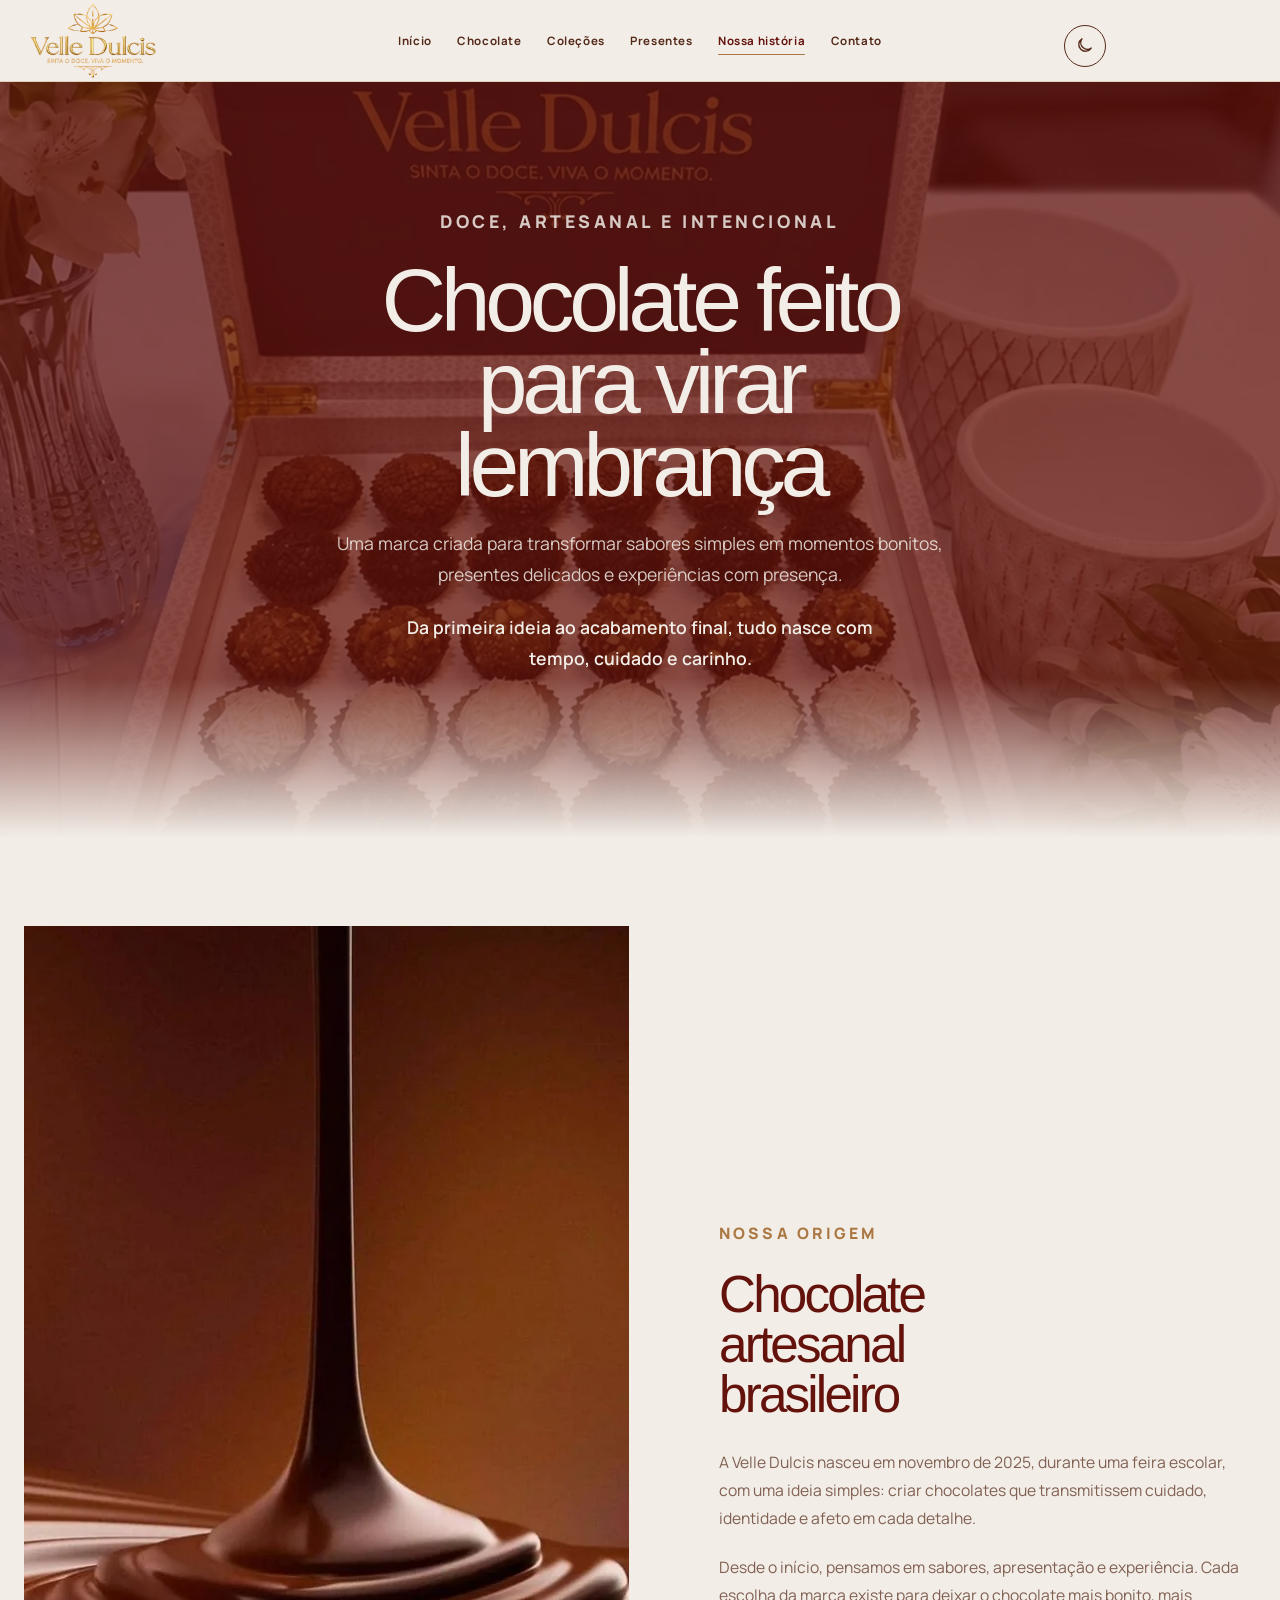
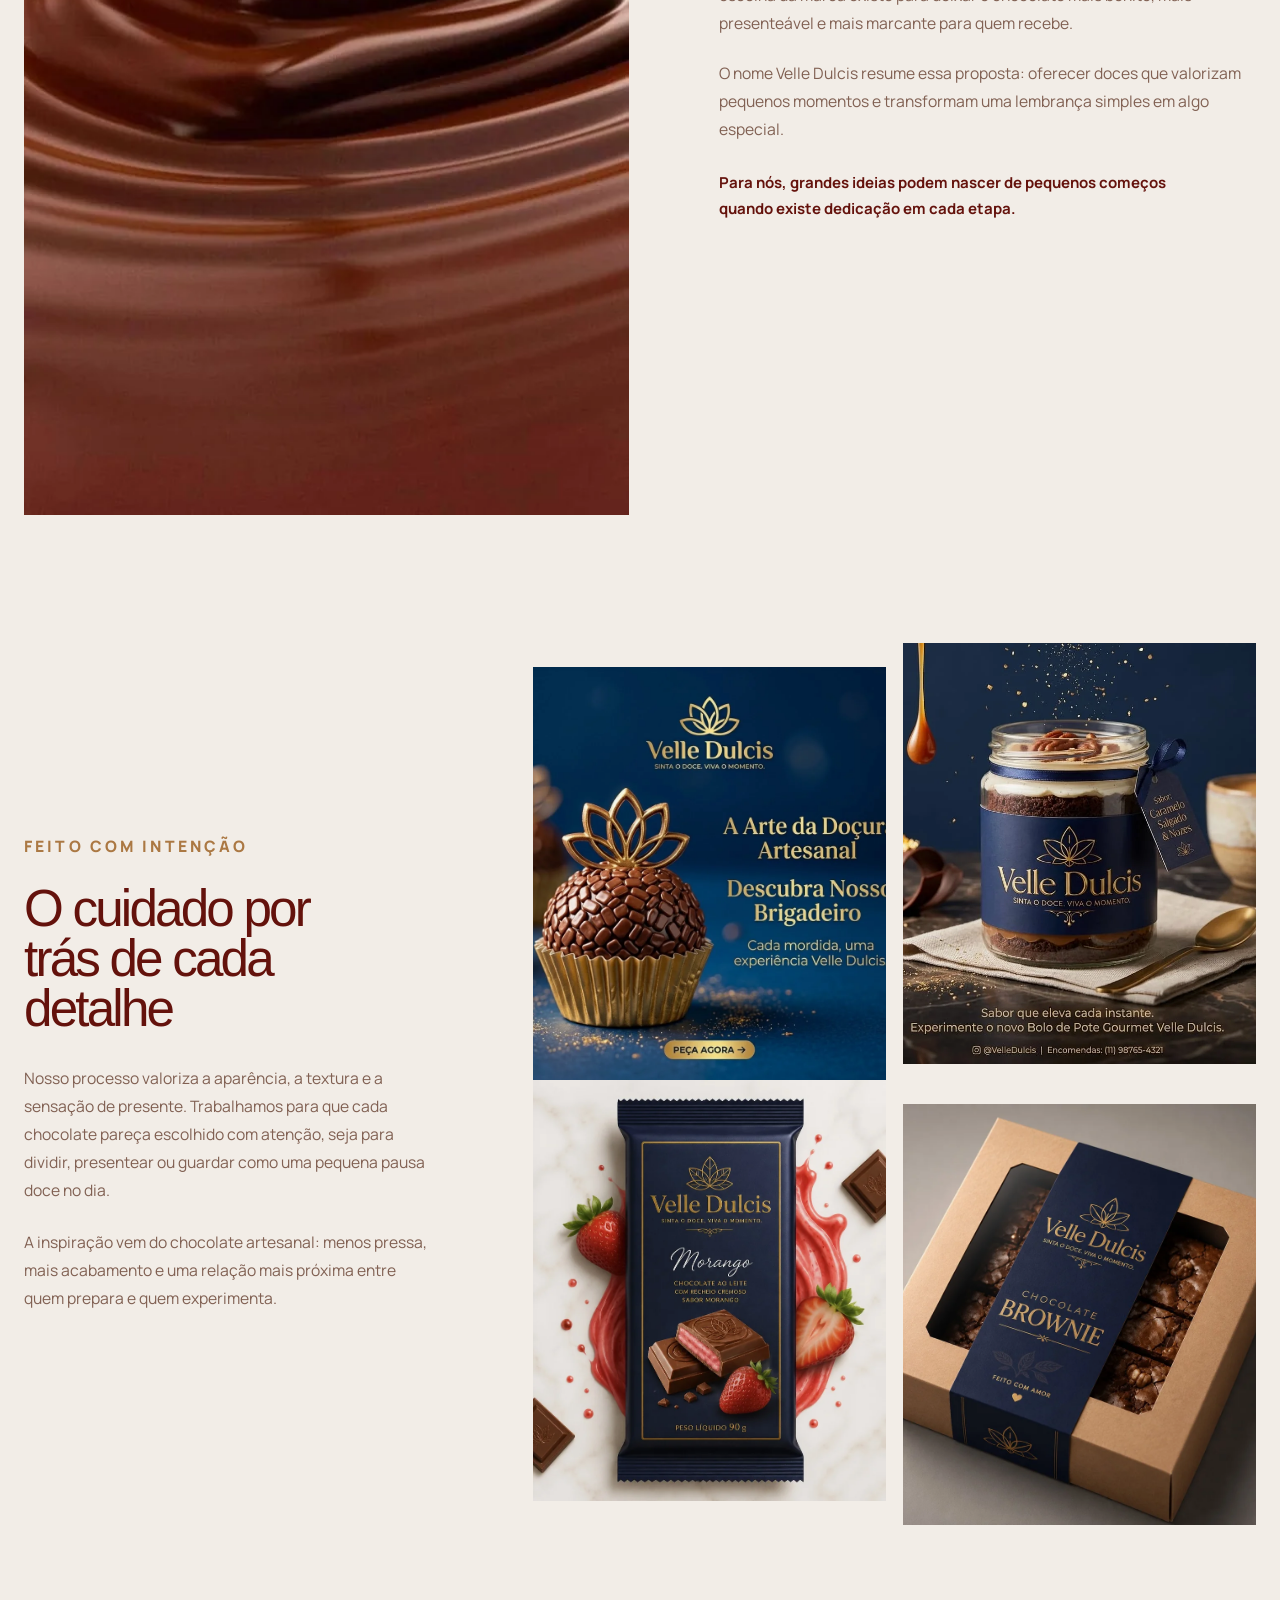
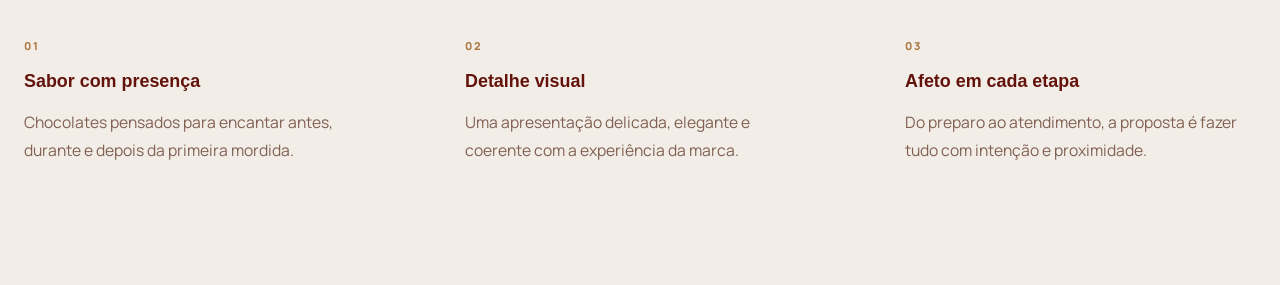
==== commit 75f69358: "feat: refatora página de produto e componentes globais" ====
--- a/public/historia.html
+++ b/public/historia.html
@@ -9,10 +9,10 @@
     <link rel="preconnect" href="https://fonts.googleapis.com">
     <link rel="preconnect" href="https://fonts.gstatic.com" crossorigin>
     <link href="https://fonts.googleapis.com/css2?family=Manrope:wght@400;500;600;700;800&display=swap" rel="stylesheet">
-    <link rel="stylesheet" href="../assets/css/style.css?v=20260602-7">
-    <link rel="stylesheet" href="../assets/css/history.css?v=20260731-1">
+    <link rel="stylesheet" href="../assets/css/style.css?v=20260811-1">
+    <link rel="stylesheet" href="../assets/css/history.css?v=20260811-1">
     <link rel="stylesheet" href="../assets/css/animations.css?v=20260731-3">
-    <link rel="stylesheet" href="../assets/css/theme.css?v=20260731-3">
+    <link rel="stylesheet" href="../assets/css/theme.css?v=20260811-1">
     <script src="../assets/js/theme.js?v=20260731-3" defer></script>
     <script src="../assets/js/scroll-reveal.js?v=20260731-3" defer></script>
 </head>
--- a/assets/css/style.css
+++ b/assets/css/style.css
@@ -2947,610 +2947,6 @@
     display: none;
 }
 
-.topo-site--produto {
-    justify-content: space-between;
-}
-
-.produto-pagina {
-    width: min(1380px, calc(100vw - 72px));
-    max-width: none;
-    padding: 42px 0 96px;
-}
-
-.produto-container {
-    width: 100%;
-}
-
-.produto-showcase {
-    display: grid;
-    gap: 30px;
-}
-
-.produto-marquee {
-    display: grid;
-    grid-template-columns: minmax(24px, 1fr) auto minmax(24px, 1fr);
-    align-items: center;
-    gap: 18px;
-}
-
-.produto-marquee__linha {
-    height: 1px;
-    background: linear-gradient(90deg, rgba(146, 108, 72, 0) 0%, rgba(146, 108, 72, 0.45) 52%, rgba(146, 108, 72, 0) 100%);
-}
-
-.produto-marquee p {
-    margin: 0;
-    color: #9d7652;
-    font-size: 0.72rem;
-    font-weight: 700;
-    letter-spacing: 0.28em;
-    text-transform: uppercase;
-    white-space: nowrap;
-}
-
-.produto-detalhe {
-    display: grid;
-    grid-template-columns: minmax(0, 1.08fr) minmax(360px, 0.92fr);
-    gap: 30px;
-    align-items: start;
-}
-
-.produto-coluna {
-    display: grid;
-    gap: 24px;
-}
-
-.produto-galeria {
-    position: relative;
-    display: grid;
-    gap: 18px;
-    padding: 30px;
-    border-radius: 34px;
-    background: linear-gradient(180deg, #fbf6ef 0%, #f4ecde 100%);
-    border: 1px solid rgba(109, 74, 46, 0.12);
-    box-shadow: 0 26px 60px rgba(83, 43, 22, 0.12);
-}
-
-.produto-galeria::before {
-    content: "";
-    position: absolute;
-    inset: 18px;
-    border-radius: 26px;
-    border: 1px solid rgba(146, 108, 72, 0.12);
-    pointer-events: none;
-}
-
-.produto-imagem-principal {
-    position: relative;
-    min-height: clamp(440px, 58vw, 760px);
-    display: flex;
-    align-items: center;
-    justify-content: center;
-    overflow: hidden;
-    border-radius: 28px;
-    padding: 82px 32px 40px;
-    background:
-        radial-gradient(circle at top, rgba(255, 255, 255, 0.98) 0%, rgba(255, 252, 247, 0.98) 34%, rgba(244, 235, 220, 0.94) 100%),
-        linear-gradient(180deg, #fffdf9 0%, #f5ecde 100%);
-    border: 1px solid rgba(146, 108, 72, 0.08);
-}
-
-.produto-imagem-principal::before {
-    content: "";
-    position: absolute;
-    inset: auto 12% 24px;
-    height: 36px;
-    border-radius: 999px;
-    background: radial-gradient(circle, rgba(87, 55, 38, 0.16) 0%, rgba(87, 55, 38, 0) 72%);
-    filter: blur(20px);
-}
-
-.produto-imagem-principal img {
-    position: relative;
-    z-index: 1;
-    max-width: min(100%, 540px);
-    max-height: min(100%, 620px);
-    object-fit: contain;
-    filter: drop-shadow(0 28px 40px rgba(87, 55, 38, 0.2));
-}
-
-.produto-selo {
-    position: absolute;
-    top: 22px;
-    right: 22px;
-    z-index: 2;
-    display: inline-flex;
-    align-items: center;
-    padding: 10px 18px;
-    border-radius: 999px;
-    border: 1px solid rgba(176, 130, 79, 0.22);
-    background: rgba(255, 247, 232, 0.92);
-    color: #9a6f36;
-    font-size: 0.7rem;
-    font-weight: 700;
-    letter-spacing: 0.18em;
-    text-transform: uppercase;
-    backdrop-filter: blur(8px);
-}
-
-.produto-miniaturas {
-    display: flex;
-    gap: 14px;
-    overflow-x: auto;
-    padding: 4px 2px 2px;
-    scrollbar-width: thin;
-    scrollbar-color: rgba(146, 108, 72, 0.4) transparent;
-}
-
-.produto-miniatura {
-    flex: 0 0 92px;
-    width: 92px;
-    height: 92px;
-    padding: 10px;
-    margin-top: 0;
-    border-radius: 22px;
-    border: 1px solid rgba(109, 74, 46, 0.14);
-    background: rgba(255, 251, 245, 0.9);
-    overflow: hidden;
-    transition: border-color 0.24s ease, box-shadow 0.24s ease, transform 0.24s ease, background-color 0.24s ease;
-}
-
-.produto-miniatura:hover {
-    transform: translateY(-2px);
-}
-
-.produto-miniatura:focus-visible {
-    outline: 2px solid rgba(176, 130, 79, 0.4);
-    outline-offset: 2px;
-}
-
-.produto-miniatura.ativo {
-    border-color: #b0824f;
-    background: #ffffff;
-    box-shadow: 0 0 0 3px rgba(176, 130, 79, 0.14);
-}
-
-.produto-miniatura img {
-    width: 100%;
-    height: 100%;
-    object-fit: contain;
-}
-
-.produto-essencia,
-.produto-info,
-.produto-story__bloco,
-.produto-relacionado,
-.produto-estado {
-    border-radius: 32px;
-    border: 1px solid rgba(109, 74, 46, 0.1);
-    background: linear-gradient(180deg, rgba(255, 251, 245, 0.96) 0%, rgba(248, 240, 228, 0.96) 100%);
-    box-shadow: 0 24px 54px rgba(83, 43, 22, 0.1);
-}
-
-.produto-essencia {
-    padding: 30px 34px;
-    display: grid;
-    gap: 18px;
-}
-
-.produto-essencia__eyebrow,
-.produto-kicker,
-.produto-story__eyebrow,
-.produto-relacionados-head__eyebrow {
-    margin: 0;
-    color: #a07b57;
-    font-size: 0.72rem;
-    font-weight: 700;
-    letter-spacing: 0.24em;
-    text-transform: uppercase;
-}
-
-.produto-essencia h2,
-.produto-info h1,
-.produto-story__bloco h2,
-.produto-relacionados-head h2 {
-    margin: 0;
-    color: #351d15;
-    font-family: "Montserrat", sans-serif;
-    font-weight: 600;
-    letter-spacing: 0;
-    line-height: 0.98;
-}
-
-.produto-essencia h2 {
-    font-size: clamp(2.2rem, 4vw, 3.65rem);
-}
-
-.produto-essencia p,
-.produto-descricao,
-.produto-story__bloco p,
-.produto-spec p {
-    margin: 0;
-    color: #654838;
-    line-height: 1.82;
-}
-
-.produto-info {
-    position: sticky;
-    top: 108px;
-    padding: 34px 34px 32px;
-    text-align: left;
-    display: grid;
-    gap: 20px;
-}
-
-.produto-breadcrumb {
-    color: #8e6d54;
-    font-size: 0.88rem;
-    margin: 0;
-    display: flex;
-    align-items: center;
-    gap: 8px;
-    flex-wrap: wrap;
-}
-
-.produto-breadcrumb a {
-    color: #6d4a2e;
-    text-decoration: none;
-    transition: color 0.2s ease;
-}
-
-.produto-breadcrumb a:hover {
-    color: #9a6f36;
-}
-
-.produto-info h1 {
-    font-size: clamp(3rem, 4.6vw, 4.9rem);
-}
-
-.produto-resumo-meta {
-    display: flex;
-    align-items: center;
-    gap: 10px;
-    flex-wrap: wrap;
-}
-
-.produto-resumo-meta span {
-    display: inline-flex;
-    align-items: center;
-    min-height: 36px;
-    padding: 0 14px;
-    border-radius: 999px;
-    background: rgba(255, 246, 235, 0.9);
-    border: 1px solid rgba(176, 130, 79, 0.18);
-    color: #7b5a3e;
-    font-size: 0.74rem;
-    font-weight: 700;
-    letter-spacing: 0.18em;
-    text-transform: uppercase;
-}
-
-.produto-preco {
-    margin: 0;
-    color: #5c2d16;
-    font-size: clamp(2.1rem, 4vw, 3.35rem);
-    font-weight: 700;
-    line-height: 1;
-    letter-spacing: -0.02em;
-}
-
-.produto-chips {
-    display: flex;
-    gap: 10px;
-    flex-wrap: wrap;
-}
-
-.produto-chip {
-    display: inline-flex;
-    align-items: center;
-    min-height: 40px;
-    padding: 0 16px;
-    border-radius: 999px;
-    background: rgba(241, 209, 173, 0.22);
-    border: 1px solid rgba(176, 130, 79, 0.16);
-    color: #744a28;
-    font-size: 0.8rem;
-    font-weight: 600;
-    letter-spacing: 0.08em;
-    text-transform: uppercase;
-}
-
-.produto-acoes {
-    display: grid;
-    grid-template-columns: repeat(2, minmax(0, 1fr));
-    gap: 12px;
-}
-
-.produto-cta {
-    display: inline-flex;
-    align-items: center;
-    justify-content: center;
-    min-height: 56px;
-    padding: 0 24px;
-    border-radius: 18px;
-    border: 1px solid transparent;
-    background: #5c2d16;
-    color: #faf7f0;
-    text-decoration: none;
-    font-size: 0.8rem;
-    font-weight: 700;
-    letter-spacing: 0.18em;
-    text-transform: uppercase;
-    transition: transform 0.24s ease, box-shadow 0.24s ease, background-color 0.24s ease, color 0.24s ease, border-color 0.24s ease;
-}
-
-.produto-cta:hover {
-    transform: translateY(-2px);
-    box-shadow: 0 16px 32px rgba(92, 45, 22, 0.2);
-}
-
-.produto-cta--secundaria {
-    background: transparent;
-    color: #5c2d16;
-    border-color: rgba(109, 74, 46, 0.18);
-    box-shadow: none;
-}
-
-.produto-cta--secundaria:hover {
-    background: rgba(241, 209, 173, 0.14);
-    color: #4a2312;
-    box-shadow: 0 12px 24px rgba(109, 74, 46, 0.12);
-}
-
-.produto-specs {
-    display: grid;
-    grid-template-columns: repeat(2, minmax(0, 1fr));
-    gap: 12px;
-}
-
-.produto-spec {
-    display: grid;
-    gap: 8px;
-    padding: 18px 18px 16px;
-    border-radius: 24px;
-    border: 1px solid rgba(109, 74, 46, 0.1);
-    background: rgba(255, 252, 247, 0.8);
-}
-
-.produto-spec span,
-.produto-story__item span {
-    color: #a07b57;
-    font-size: 0.68rem;
-    font-weight: 700;
-    letter-spacing: 0.22em;
-    text-transform: uppercase;
-}
-
-.produto-spec strong,
-.produto-story__item strong {
-    color: #351d15;
-    font-size: 1.02rem;
-    line-height: 1.4;
-}
-
-.produto-story {
-    display: grid;
-    grid-template-columns: minmax(0, 1fr) minmax(360px, 0.86fr);
-    gap: 24px;
-}
-
-.produto-story__bloco {
-    padding: 34px 36px;
-    display: grid;
-    gap: 16px;
-}
-
-.produto-story__bloco h2 {
-    font-size: clamp(2rem, 3.8vw, 3.35rem);
-}
-
-.produto-story__itens {
-    display: grid;
-    grid-template-columns: repeat(2, minmax(0, 1fr));
-    gap: 14px;
-}
-
-.produto-story__item {
-    display: grid;
-    gap: 8px;
-    align-content: start;
-    min-height: 112px;
-    padding: 18px 18px 16px;
-    border-radius: 22px;
-    background: rgba(255, 253, 249, 0.78);
-    border: 1px solid rgba(109, 74, 46, 0.08);
-}
-
-.produto-relacionados-secao {
-    display: grid;
-    gap: 22px;
-}
-
-.produto-relacionados-head {
-    display: flex;
-    align-items: flex-end;
-    justify-content: space-between;
-    gap: 24px;
-}
-
-.produto-relacionados-head h2 {
-    font-size: clamp(2rem, 4vw, 3.25rem);
-}
-
-.produto-relacionados-head__link {
-    color: #5c2d16;
-    font-size: 0.78rem;
-    font-weight: 700;
-    letter-spacing: 0.18em;
-    text-transform: uppercase;
-    text-decoration: none;
-    white-space: nowrap;
-}
-
-.produto-relacionados-lista {
-    display: grid;
-    grid-template-columns: repeat(4, minmax(0, 1fr));
-    gap: 18px;
-}
-
-.produto-relacionado {
-    display: grid;
-    gap: 10px;
-    padding: 20px 20px 24px;
-    text-decoration: none;
-    color: inherit;
-    transition: transform 0.24s ease, box-shadow 0.24s ease, border-color 0.24s ease;
-}
-
-.produto-relacionado:hover {
-    transform: translateY(-6px);
-    box-shadow: 0 30px 52px rgba(83, 43, 22, 0.16);
-    border-color: rgba(176, 130, 79, 0.18);
-}
-
-.produto-relacionado img {
-    width: 100%;
-    aspect-ratio: 1 / 1;
-    object-fit: contain;
-    border-radius: 24px;
-    background: rgba(255, 255, 255, 0.74);
-    padding: 20px;
-}
-
-.produto-relacionado__categoria {
-    margin: 0;
-    color: #a07b57;
-    font-size: 0.7rem;
-    font-weight: 700;
-    letter-spacing: 0.22em;
-    text-transform: uppercase;
-}
-
-.produto-relacionado strong {
-    color: #351d15;
-    font-size: 1.08rem;
-    font-weight: 600;
-    line-height: 1.45;
-}
-
-.produto-relacionado span {
-    color: #5c2d16;
-    font-size: 1rem;
-    font-weight: 700;
-}
-
-body[data-theme="dark"] .produto-imagem-principal,
-body[data-theme="dark"] .produto-galeria,
-body[data-theme="dark"] .produto-miniatura,
-body[data-theme="dark"] .produto-essencia,
-body[data-theme="dark"] .produto-info,
-body[data-theme="dark"] .produto-story__bloco,
-body[data-theme="dark"] .produto-relacionado,
-body[data-theme="dark"] .produto-spec,
-body[data-theme="dark"] .produto-story__item,
-body[data-theme="dark"] .produto-estado {
-    background: linear-gradient(180deg, rgba(25, 20, 18, 0.98) 0%, rgba(15, 12, 10, 0.98) 100%);
-    border-color: #2d241e;
-    box-shadow: 0 28px 54px rgba(0, 0, 0, 0.3);
-}
-
-body[data-theme="dark"] .produto-galeria::before,
-body[data-theme="dark"] .produto-imagem-principal,
-body[data-theme="dark"] .produto-miniatura,
-body[data-theme="dark"] .produto-spec,
-body[data-theme="dark"] .produto-story__item {
-    border-color: #2d241e;
-}
-
-body[data-theme="dark"] .produto-imagem-principal {
-    background:
-        radial-gradient(circle at top, rgba(43, 35, 29, 0.96) 0%, rgba(23, 18, 15, 0.96) 50%, rgba(14, 10, 9, 0.98) 100%),
-        linear-gradient(180deg, #1c1511 0%, #0f0c0a 100%);
-}
-
-body[data-theme="dark"] .resultado-pesquisa__imagem,
-body[data-theme="dark"] .item-carrinho__imagem,
-body[data-theme="dark"] .produto-relacionado img,
-body[data-theme="dark"] .mega-menu__card img {
-    background: #14100d;
-}
-
-body[data-theme="dark"] .produto-breadcrumb,
-body[data-theme="dark"] .produto-marquee p,
-body[data-theme="dark"] .produto-essencia__eyebrow,
-body[data-theme="dark"] .produto-kicker,
-body[data-theme="dark"] .produto-descricao,
-body[data-theme="dark"] .produto-essencia p,
-body[data-theme="dark"] .produto-story__bloco p,
-body[data-theme="dark"] .produto-spec p,
-body[data-theme="dark"] .produto-resumo-meta span,
-body[data-theme="dark"] .produto-spec span,
-body[data-theme="dark"] .produto-story__eyebrow,
-body[data-theme="dark"] .produto-story__item span,
-body[data-theme="dark"] .produto-relacionado__categoria,
-body[data-theme="dark"] .produto-relacionados-head__eyebrow {
-    color: #b6aca3;
-}
-
-body[data-theme="dark"] .produto-breadcrumb a,
-body[data-theme="dark"] .produto-info h1,
-body[data-theme="dark"] .produto-essencia h2,
-body[data-theme="dark"] .produto-story__bloco h2,
-body[data-theme="dark"] .produto-preco,
-body[data-theme="dark"] .produto-spec strong,
-body[data-theme="dark"] .produto-story__item strong,
-body[data-theme="dark"] .produto-relacionado strong,
-body[data-theme="dark"] .produto-relacionados-head h2,
-body[data-theme="dark"] .produto-relacionados-head__link,
-body[data-theme="dark"] .produto-estado a {
-    color: #faf9f6;
-}
-
-body[data-theme="dark"] .produto-relacionado span,
-body[data-theme="dark"] .produto-selo {
-    color: #d9b48f;
-}
-
-body[data-theme="dark"] .produto-miniatura.ativo {
-    border-color: #d9b48f;
-    box-shadow: 0 0 0 3px rgba(217, 180, 143, 0.14);
-}
-
-body[data-theme="dark"] .produto-cta {
-    background: #d9b48f;
-    color: #1a120b;
-}
-
-body[data-theme="dark"] .produto-cta:hover {
-    background: #c79d74;
-}
-
-body[data-theme="dark"] .produto-cta--secundaria,
-body[data-theme="dark"] .produto-chip,
-body[data-theme="dark"] .produto-resumo-meta span {
-    border-color: rgba(217, 180, 143, 0.18);
-    background: rgba(217, 180, 143, 0.08);
-    color: #f1ddd0;
-}
-
-body[data-theme="dark"] .produto-selo {
-    border-color: rgba(217, 180, 143, 0.24);
-    background: rgba(29, 23, 19, 0.88);
-}
-
-body[data-theme="dark"] .produto-marquee__linha {
-    background: linear-gradient(90deg, rgba(217, 180, 143, 0) 0%, rgba(217, 180, 143, 0.35) 52%, rgba(217, 180, 143, 0) 100%);
-}
-
-.produto-estado {
-    padding: 40px 28px;
-}
-
-.produto-estado a {
-    display: inline-block;
-    margin-top: 18px;
-    color: var(--accent-dark);
-}
 .pagina-historia {
     --historia-bg: #f2e6d5;
     --historia-panel: #fffaf3;
@@ -4013,7 +3409,6 @@
         border: 0;
     }
 
-    .topo-site--produto .menu-mobile-toggle,
     .topo-site--historia .menu-mobile-toggle {
         margin-left: auto;
     }
@@ -4282,95 +3677,6 @@
         height: 3px;
     }
 
-    .produto-pagina {
-        width: min(100%, calc(100vw - 24px));
-        padding: 26px 0 60px;
-    }
-
-    .produto-showcase {
-        gap: 24px;
-    }
-
-    .produto-detalhe,
-    .produto-story {
-        grid-template-columns: 1fr;
-        gap: 20px;
-    }
-
-    .produto-galeria {
-        padding: 18px;
-        border-radius: 26px;
-    }
-
-    .produto-galeria::before {
-        inset: 12px;
-        border-radius: 20px;
-    }
-
-    .produto-imagem-principal {
-        min-height: min(72vh, 460px);
-        padding: 68px 20px 24px;
-        border-radius: 22px;
-    }
-
-    .produto-imagem-principal img {
-        max-height: 320px;
-    }
-
-    .produto-selo {
-        top: 16px;
-        left: 16px;
-        right: auto;
-    }
-
-    .produto-miniaturas {
-        gap: 10px;
-    }
-
-    .produto-miniatura {
-        flex: 0 0 76px;
-        width: 76px;
-        height: 76px;
-        padding: 8px;
-        border-radius: 18px;
-    }
-
-    .produto-essencia,
-    .produto-info,
-    .produto-story__bloco {
-        padding: 24px 20px;
-        border-radius: 24px;
-    }
-
-    .produto-info {
-        position: static;
-        top: auto;
-        gap: 18px;
-    }
-
-    .produto-info h1,
-    .produto-essencia h2,
-    .produto-story__bloco h2,
-    .produto-relacionados-head h2 {
-        line-height: 1;
-    }
-
-    .produto-info h1 {
-        font-size: clamp(2.5rem, 11vw, 3.6rem);
-    }
-
-    .produto-acoes,
-    .produto-specs,
-    .produto-story__itens,
-    .produto-relacionados-lista {
-        grid-template-columns: 1fr;
-    }
-
-    .produto-relacionados-head {
-        align-items: flex-start;
-        flex-direction: column;
-    }
-
     .vitrine-toolbar {
         align-items: flex-start;
         flex-direction: column;
@@ -4800,104 +4106,6 @@
         height: 62px;
     }
 
-    .produto-pagina {
-        width: min(100%, calc(100vw - 16px));
-        padding: 20px 0 48px;
-    }
-
-    .produto-marquee {
-        gap: 10px;
-    }
-
-    .produto-marquee p,
-    .produto-essencia__eyebrow,
-    .produto-kicker,
-    .produto-story__eyebrow,
-    .produto-relacionados-head__eyebrow {
-        font-size: 0.66rem;
-        letter-spacing: 0.18em;
-    }
-
-    .produto-galeria {
-        padding: 14px;
-        border-radius: 22px;
-    }
-
-    .produto-galeria::before {
-        inset: 10px;
-        border-radius: 17px;
-    }
-
-    .produto-imagem-principal {
-        min-height: 356px;
-        padding: 58px 14px 18px;
-        border-radius: 18px;
-    }
-
-    .produto-imagem-principal img {
-        max-height: 270px;
-    }
-
-    .produto-selo {
-        top: 14px;
-        left: 14px;
-        padding: 8px 12px;
-        font-size: 0.62rem;
-        letter-spacing: 0.14em;
-    }
-
-    .produto-miniatura {
-        flex-basis: 70px;
-        width: 70px;
-        height: 70px;
-    }
-
-    .produto-breadcrumb {
-        font-size: 0.76rem;
-        gap: 4px;
-    }
-
-    .produto-info {
-        padding: 22px 18px;
-    }
-
-    .produto-info h1 {
-        font-size: clamp(2.25rem, 11vw, 3rem);
-    }
-
-    .produto-preco {
-        font-size: 2.15rem;
-    }
-
-    .produto-resumo-meta span,
-    .produto-chip {
-        min-height: 34px;
-        padding: 0 12px;
-        font-size: 0.68rem;
-    }
-
-    .produto-cta {
-        min-height: 52px;
-        padding: 0 18px;
-        font-size: 0.72rem;
-        letter-spacing: 0.14em;
-    }
-
-    .produto-spec,
-    .produto-story__item {
-        padding: 16px 16px 14px;
-        border-radius: 18px;
-    }
-
-    .produto-relacionado {
-        padding: 16px 16px 18px;
-        border-radius: 22px;
-    }
-
-    .produto-relacionado img {
-        border-radius: 18px;
-        padding: 14px;
-    }
 }
 .negrito {
     font-weight: bold;
--- a/assets/css/history.css
+++ b/assets/css/history.css
@@ -270,16 +270,17 @@
 .pagina-historia .historia-editorial {
     position: relative;
     z-index: 3;
-    min-height: 720px;
+    min-height: 680px;
     margin-top: 88px;
     display: grid;
     grid-template-columns: minmax(0, 1.06fr) minmax(420px, 0.94fr);
-    align-items: stretch;
-    overflow: hidden;
-    border: 1px solid var(--line);
-    border-radius: var(--radius-lg);
-    background: var(--bg);
-    box-shadow: var(--shadow);
+    align-items: center;
+    gap: clamp(56px, 7vw, 108px);
+    overflow: visible;
+    border: 0;
+    border-radius: 0;
+    background: transparent;
+    box-shadow: none;
 }
 
 .pagina-historia .historia-editorial__imagem {
@@ -306,7 +307,7 @@
 
 .pagina-historia .historia-editorial__texto {
     max-width: 640px;
-    padding: clamp(56px, 6vw, 88px);
+    padding: clamp(48px, 5vw, 76px) 0;
     display: flex;
     flex-direction: column;
     justify-content: center;
@@ -343,8 +344,7 @@
 .pagina-historia .historia-editorial strong {
     max-width: 50ch;
     margin-top: 4px;
-    padding-top: 22px;
-    border-top: 1px solid var(--line);
+    padding-top: 0;
     color: var(--primary);
     font-size: 0.94rem;
     font-weight: 700;
@@ -378,10 +378,10 @@
     min-height: 280px;
     margin: 0;
     overflow: hidden;
-    border: 1px solid var(--line);
-    border-radius: var(--radius);
-    background: rgba(171, 120, 67, 0.08);
-    box-shadow: 0 16px 36px rgba(85, 41, 25, 0.08);
+    border: 0;
+    border-radius: 0;
+    background: transparent;
+    box-shadow: none;
 }
 
 .pagina-historia .historia-origem__foto:nth-child(1),
@@ -413,24 +413,20 @@
     margin-top: 88px;
     display: grid;
     grid-template-columns: repeat(3, minmax(0, 1fr));
-    gap: 0;
-    border-top: 1px solid var(--line);
-    border-bottom: 1px solid var(--line);
+    gap: clamp(44px, 7vw, 96px);
     background: transparent;
 }
 
 .pagina-historia .historia-valores article {
-    min-height: 280px;
-    padding: 48px;
+    min-height: 0;
+    padding: 0;
     display: flex;
     flex-direction: column;
     align-items: flex-start;
     gap: 16px;
-    border-right: 1px solid var(--line);
+    border: 0;
     background: transparent;
 }
-
-.pagina-historia .historia-valores article:last-child { border-right: 0; }
 
 .pagina-historia .historia-valores span {
     color: var(--gold);
@@ -478,8 +474,8 @@
 
     .pagina-historia .historia-origem__texto { max-width: 680px; }
     .pagina-historia .historia-valores { grid-template-columns: 1fr; }
-    .pagina-historia .historia-valores article { min-height: 0; border-right: 0; border-bottom: 1px solid var(--line); }
-    .pagina-historia .historia-valores article:last-child { border-bottom: 0; }
+    .pagina-historia .historia-valores { gap: 48px; }
+    .pagina-historia .historia-valores article { min-height: 0; border: 0; }
 }
 
 @media (max-width: 640px) {
@@ -503,7 +499,7 @@
         width: calc(100% - 32px);
     }
 
-    .pagina-historia .historia-editorial { margin-top: 64px; border-radius: 24px; }
+    .pagina-historia .historia-editorial { margin-top: 64px; gap: 36px; }
     .pagina-historia .historia-editorial__imagem { min-height: 420px; }
     .pagina-historia .historia-editorial__texto { padding: 44px 24px; }
 
@@ -513,12 +509,12 @@
         gap: 10px;
     }
 
-    .pagina-historia .historia-origem__foto { min-height: 180px; border-radius: 14px; }
+    .pagina-historia .historia-origem__foto { min-height: 180px; border-radius: 0; }
     .pagina-historia .historia-origem__foto:nth-child(1),
     .pagina-historia .historia-origem__foto:nth-child(4) { --mosaic-offset: 12px; }
 
     .pagina-historia .historia-valores { margin-top: 72px; }
-    .pagina-historia .historia-valores article { padding: 36px 8px; }
+    .pagina-historia .historia-valores article { padding: 0; }
 }
 
 @media (prefers-reduced-motion: reduce) {
--- a/assets/css/theme.css
+++ b/assets/css/theme.css
@@ -173,15 +173,13 @@
     filter: none;
 }
 
-body .topo-site.topo-site--compact .marca-site.brand-link,
-body.pagina-produto .topo-site .marca-site.brand-link {
+body .topo-site.topo-site--compact .marca-site.brand-link {
     width: 122px;
     height: 66px;
     min-width: 122px;
 }
 
-body .topo-site.topo-site--compact .marca-site__logo.brand-logo,
-body.pagina-produto .topo-site .marca-site__logo.brand-logo {
+body .topo-site.topo-site--compact .marca-site__logo.brand-logo {
     width: 122px;
 }
 
@@ -243,8 +241,7 @@
 }
 
 html[data-theme="dark"] .pagina-principal .novo-carrossel,
-html[data-theme="dark"] .pagina-principal .grid-chocolates,
-html[data-theme="dark"] .pagina-principal .service-notes {
+html[data-theme="dark"] .pagina-principal .grid-chocolates {
     background: var(--theme-background);
     color: var(--theme-text-primary);
 }
@@ -252,21 +249,17 @@
 html[data-theme="dark"] .pagina-principal .novo-carrossel-titulo,
 html[data-theme="dark"] .pagina-principal .vitrine-intro h1,
 html[data-theme="dark"] .pagina-principal .card h3,
-html[data-theme="dark"] .pagina-principal .card__preco,
-html[data-theme="dark"] .pagina-principal .service-notes h3 {
+html[data-theme="dark"] .pagina-principal .card__preco {
     color: var(--theme-text-primary);
 }
 
 html[data-theme="dark"] .pagina-principal .novo-carrossel-subtitulo,
 html[data-theme="dark"] .pagina-principal .vitrine-intro p:not(.vitrine-intro__kicker),
 html[data-theme="dark"] .pagina-principal .card__selo,
-html[data-theme="dark"] .pagina-principal .card__quantidade-info,
-html[data-theme="dark"] .pagina-principal .service-notes p {
+html[data-theme="dark"] .pagina-principal .card__quantidade-info {
     color: var(--theme-text-secondary);
 }
 
-html[data-theme="dark"] .pagina-principal .slider-container,
-html[data-theme="dark"] .pagina-principal .slide,
 html[data-theme="dark"] .pagina-principal .card,
 html[data-theme="dark"] .pagina-principal .card__imagem-box,
 html[data-theme="dark"] .pagina-principal .vitrine-toolbar__sort,
@@ -313,57 +306,6 @@
     color: var(--theme-text-primary);
 }
 
-/* Página de produto */
-
-html[data-theme="dark"] body.pagina-produto {
-    --bg: var(--theme-background);
-    --primary: var(--theme-accent);
-    --dark: var(--theme-text-primary);
-    --line: var(--theme-border);
-    --shadow: 0 22px 56px var(--theme-shadow);
-    background: var(--theme-background);
-    color: var(--theme-text-primary);
-}
-
-html[data-theme="dark"] .pagina-produto .topo-site--produto {
-    background: #64120C;
-    color: var(--theme-on-brand);
-    border-color: var(--theme-border);
-}
-
-html[data-theme="dark"] .pagina-produto .produto-galeria,
-html[data-theme="dark"] .pagina-produto .produto-essencia,
-html[data-theme="dark"] .pagina-produto .produto-info,
-html[data-theme="dark"] .pagina-produto .produto-story__bloco,
-html[data-theme="dark"] .pagina-produto .produto-relacionado,
-html[data-theme="dark"] .pagina-produto .produto-spec,
-html[data-theme="dark"] .pagina-produto .produto-story__item,
-html[data-theme="dark"] .pagina-produto .produto-estado,
-html[data-theme="dark"] .pagina-produto .mega-menu,
-html[data-theme="dark"] .pagina-produto .menu-mobile__painel {
-    border-color: var(--theme-border);
-    background: var(--theme-surface);
-    color: var(--theme-text-primary);
-}
-
-html[data-theme="dark"] .pagina-produto .produto-info h1,
-html[data-theme="dark"] .pagina-produto .produto-essencia h2,
-html[data-theme="dark"] .pagina-produto .produto-story__bloco h2,
-html[data-theme="dark"] .pagina-produto .produto-relacionados-head h2,
-html[data-theme="dark"] .pagina-produto .produto-spec strong,
-html[data-theme="dark"] .pagina-produto .produto-story__item strong,
-html[data-theme="dark"] .pagina-produto .produto-relacionado strong {
-    color: var(--theme-text-primary);
-}
-
-html[data-theme="dark"] .pagina-produto .produto-descricao,
-html[data-theme="dark"] .pagina-produto .produto-essencia p,
-html[data-theme="dark"] .pagina-produto .produto-story__bloco p,
-html[data-theme="dark"] .pagina-produto .produto-spec p,
-html[data-theme="dark"] .pagina-produto .produto-resumo-meta span {
-    color: var(--theme-text-secondary);
-}
-
 /* Página Nossa História */
 
 html[data-theme="dark"] body.pagina-historia {
@@ -408,8 +350,7 @@
 }
 
 html[data-theme="dark"] .pagina-historia .historia-editorial {
-    border-color: var(--theme-border);
-    background: var(--theme-surface);
+    background: transparent;
 }
 
 html[data-theme="dark"] .pagina-historia .historia-editorial h2,
@@ -423,12 +364,6 @@
 html[data-theme="dark"] .pagina-historia .historia-origem p,
 html[data-theme="dark"] .pagina-historia .historia-valores p {
     color: var(--theme-text-secondary);
-}
-
-html[data-theme="dark"] .pagina-historia .historia-origem__foto {
-    border-color: var(--theme-border);
-    background: var(--theme-surface-soft);
-    box-shadow: 0 16px 36px var(--theme-shadow);
 }
 
 /* Formulários e áreas administrativas */
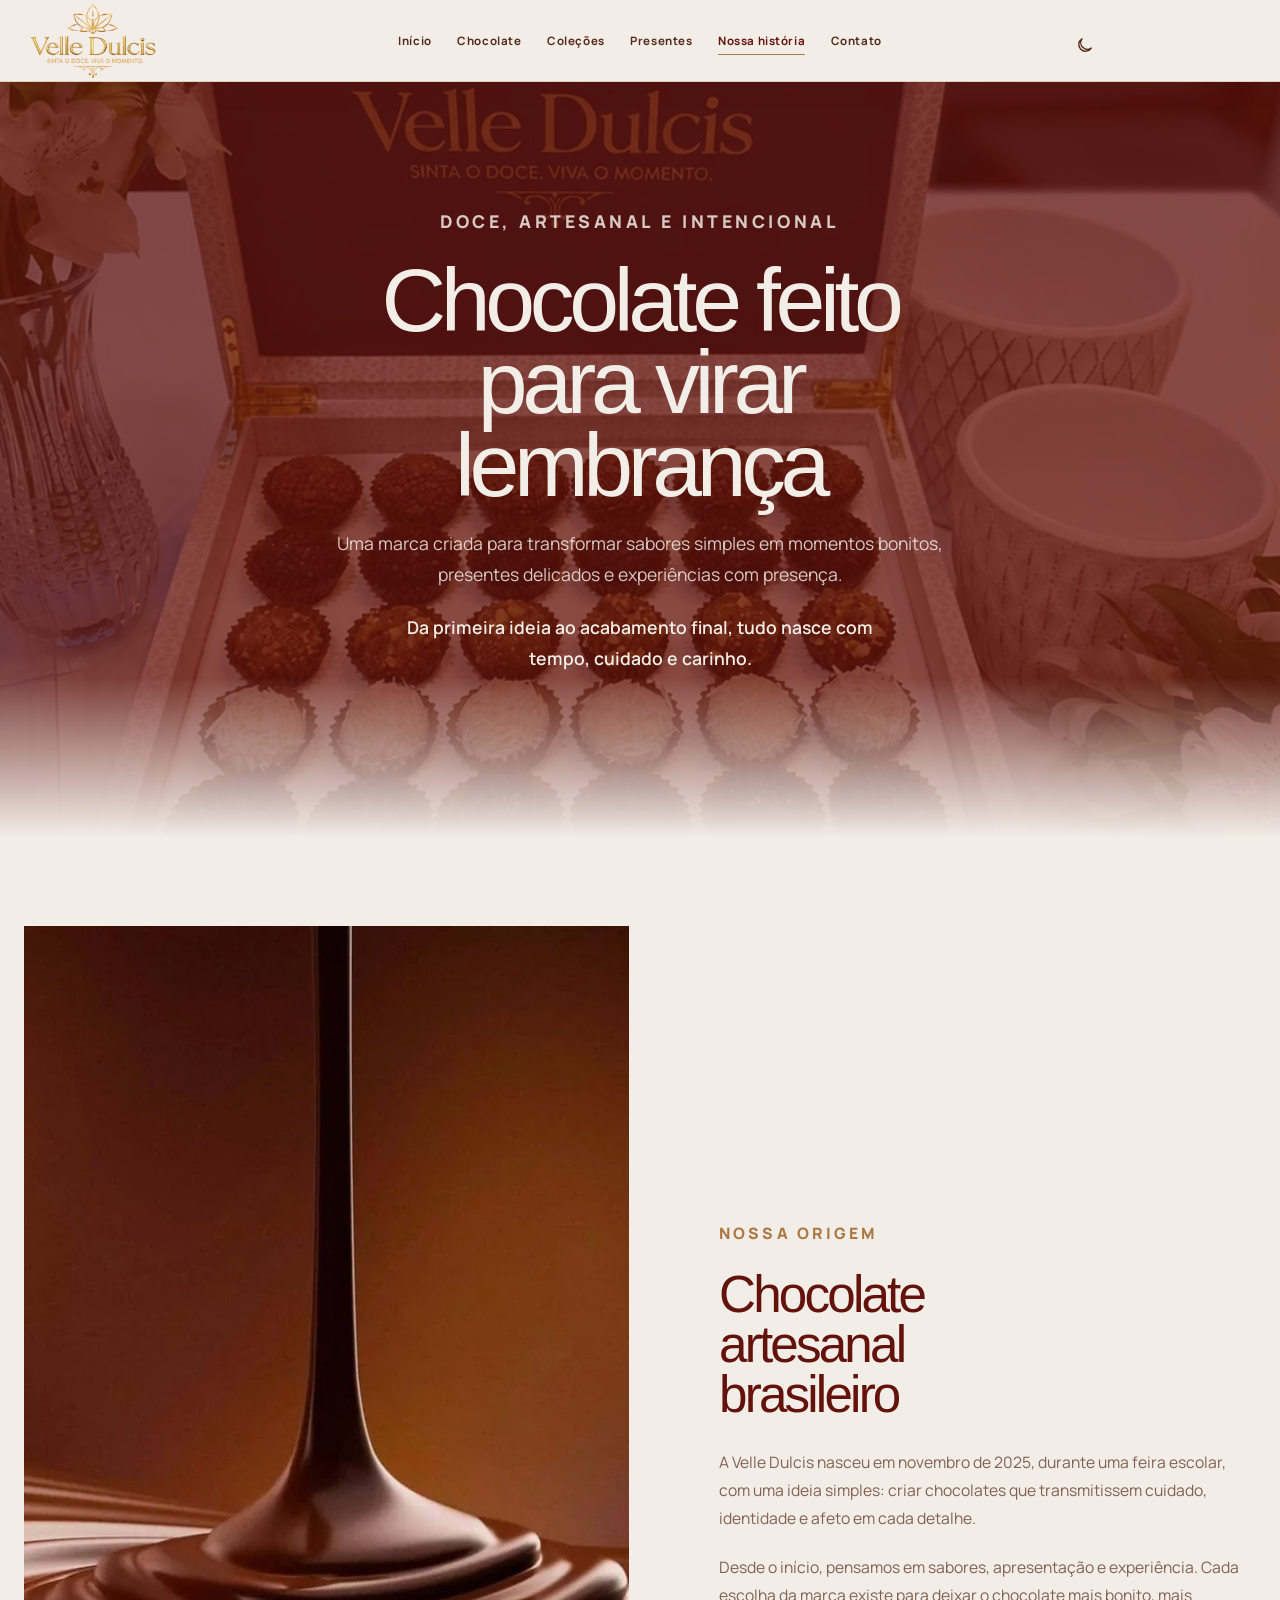
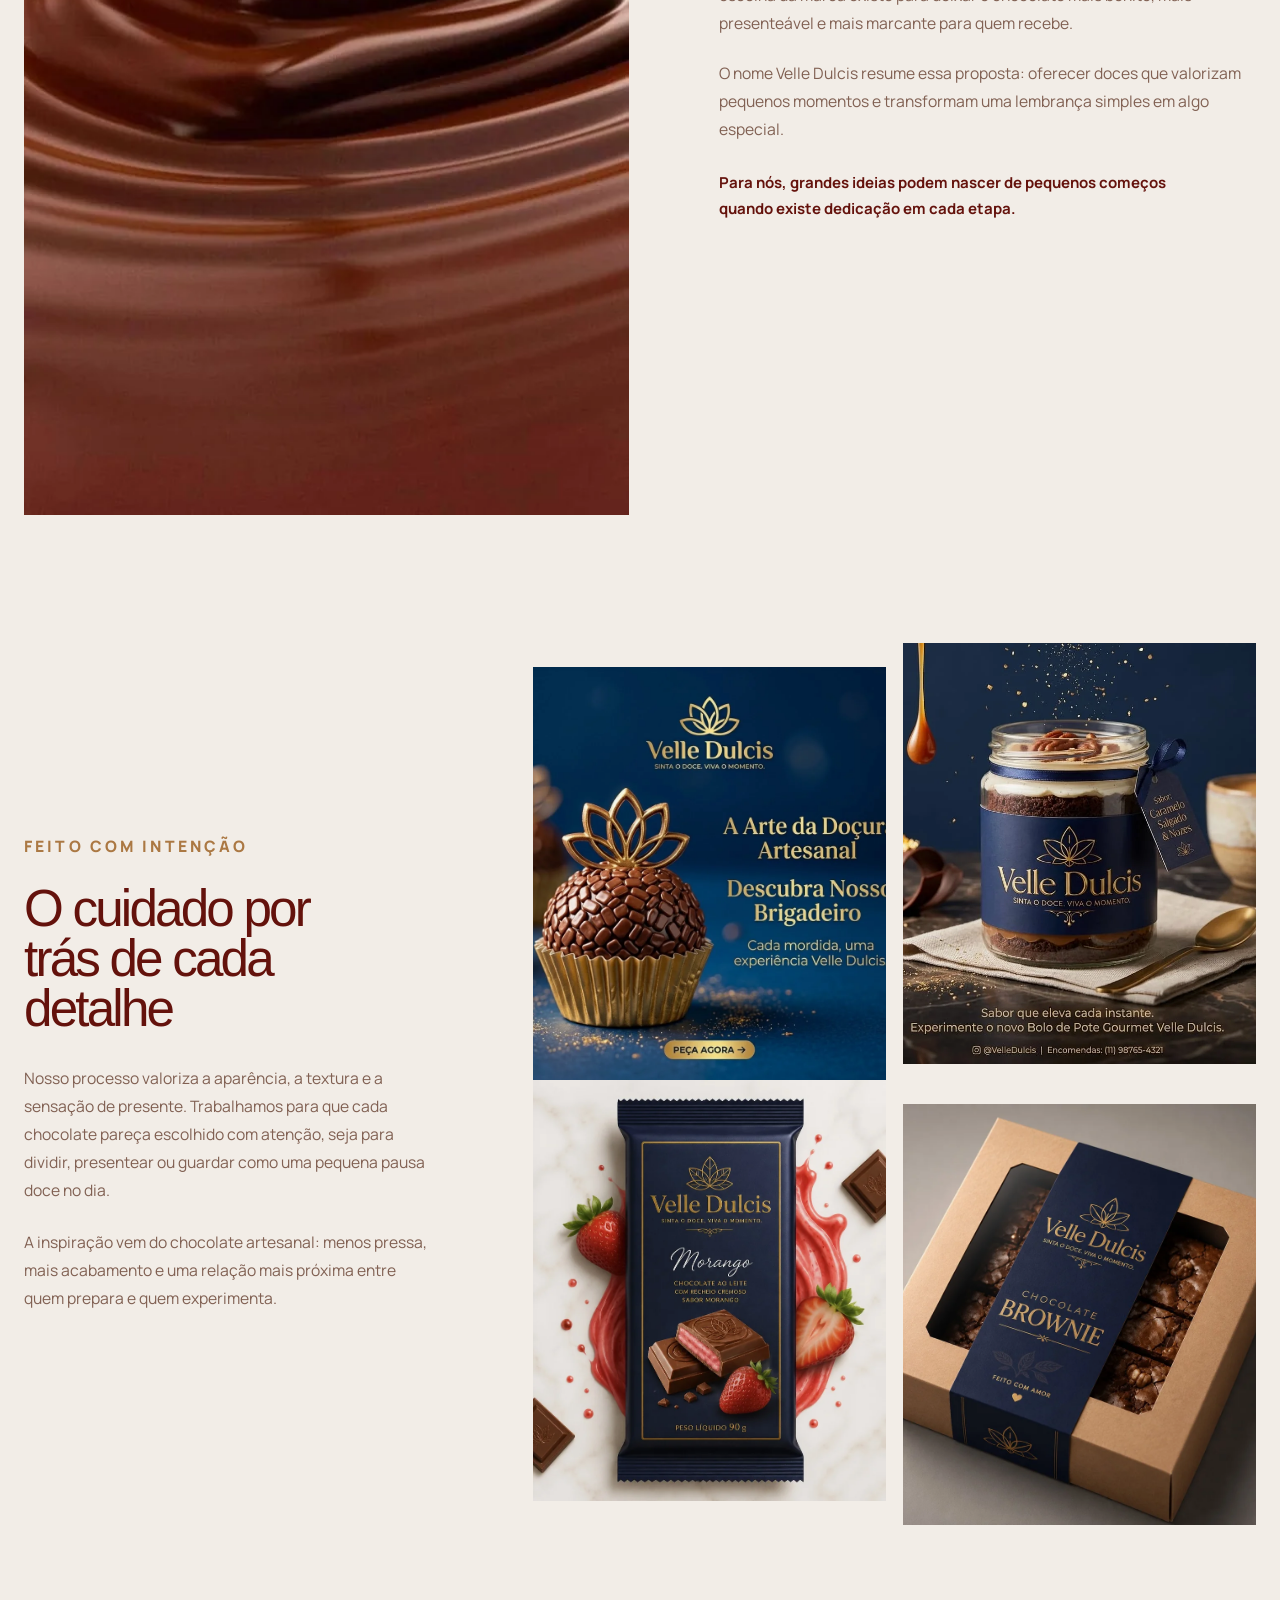
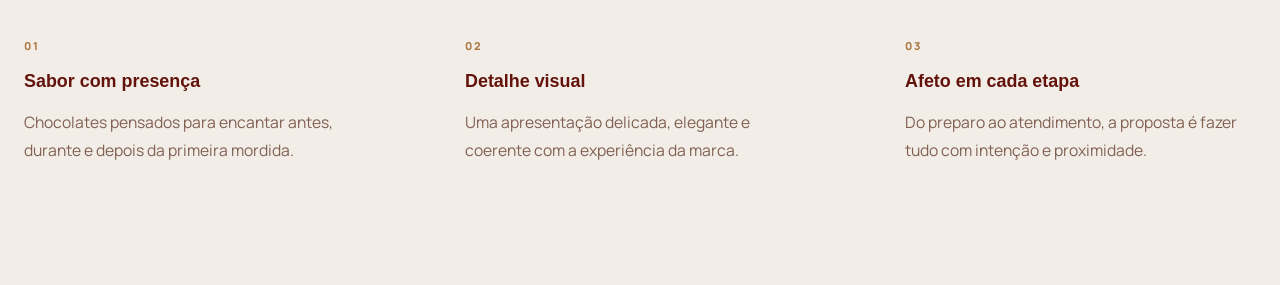
==== commit 3c2e2495: "refina interface da loja" ====
--- a/public/historia.html
+++ b/public/historia.html
@@ -9,10 +9,10 @@
     <link rel="preconnect" href="https://fonts.googleapis.com">
     <link rel="preconnect" href="https://fonts.gstatic.com" crossorigin>
     <link href="https://fonts.googleapis.com/css2?family=Manrope:wght@400;500;600;700;800&display=swap" rel="stylesheet">
-    <link rel="stylesheet" href="../assets/css/style.css?v=20260811-1">
-    <link rel="stylesheet" href="../assets/css/history.css?v=20260811-1">
+    <link rel="stylesheet" href="../assets/css/style.css?v=20260811-3">
+    <link rel="stylesheet" href="../assets/css/history.css?v=20260811-2">
     <link rel="stylesheet" href="../assets/css/animations.css?v=20260731-3">
-    <link rel="stylesheet" href="../assets/css/theme.css?v=20260811-1">
+    <link rel="stylesheet" href="../assets/css/theme.css?v=20260811-3">
     <script src="../assets/js/theme.js?v=20260731-3" defer></script>
     <script src="../assets/js/scroll-reveal.js?v=20260731-3" defer></script>
 </head>
--- a/assets/css/theme.css
+++ b/assets/css/theme.css
@@ -12,6 +12,28 @@
     --theme-header: rgba(242, 237, 231, 0.94);
     --theme-shadow: rgba(85, 41, 25, 0.1);
     --theme-on-brand: #F2EDE7;
+    --color-background: #F2EDE7;
+    --color-surface: #F8F3ED;
+    --color-surface-soft: #EAE1D8;
+    --color-text-primary: #351E17;
+    --color-text-secondary: #66544C;
+    --color-text-muted: #796A63;
+    --color-border: rgba(53, 30, 23, 0.16);
+    --color-accent: #A66F39;
+    --color-accent-hover: #7B4928;
+    --color-focus: #A66F39;
+    --color-danger: #9D403A;
+    --color-success: #3F6F55;
+    --color-on-accent: #FFF8EF;
+    --space-1: 4px;
+    --space-2: 8px;
+    --space-3: 12px;
+    --space-4: 16px;
+    --space-6: 24px;
+    --space-8: 32px;
+    --space-12: 48px;
+    --space-16: 64px;
+    --space-24: 96px;
 }
 
 html[data-theme="dark"] {
@@ -27,6 +49,19 @@
     --theme-header: rgba(22, 14, 12, 0.92);
     --theme-shadow: rgba(22, 14, 12, 0.34);
     --theme-on-brand: #F2EDE7;
+    --color-background: #160E0C;
+    --color-surface: #211411;
+    --color-surface-soft: #2C1A16;
+    --color-text-primary: #F7F0E8;
+    --color-text-secondary: #D9CBC1;
+    --color-text-muted: #B9A89D;
+    --color-border: rgba(247, 240, 232, 0.16);
+    --color-accent: #C58D52;
+    --color-accent-hover: #E0B27E;
+    --color-focus: #E0B27E;
+    --color-danger: #E08B82;
+    --color-success: #91C0A0;
+    --color-on-accent: #211411;
 }
 
 html {
@@ -36,6 +71,23 @@
 
 body {
     background-color: var(--theme-background);
+    color: var(--color-text-primary);
+}
+
+body {
+    --bg: var(--color-background);
+    --surface: var(--color-surface);
+    --surface-strong: var(--color-surface-soft);
+    --light-panel: var(--color-surface);
+    --text: var(--color-text-secondary);
+    --text-strong: var(--color-text-primary);
+    --accent: var(--color-accent);
+    --accent-dark: var(--color-accent-hover);
+    --border: var(--color-border);
+    --card-bg: var(--color-surface);
+    --panel-bg: var(--color-surface);
+    --input-bg: var(--color-surface-soft);
+    --overlay-bg: color-mix(in srgb, var(--color-background) 97%, transparent);
 }
 
 .theme-ready body,
@@ -260,9 +312,7 @@
     color: var(--theme-text-secondary);
 }
 
-html[data-theme="dark"] .pagina-principal .card,
 html[data-theme="dark"] .pagina-principal .card__imagem-box,
-html[data-theme="dark"] .pagina-principal .vitrine-toolbar__sort,
 html[data-theme="dark"] .pagina-principal .painel-pesquisa,
 html[data-theme="dark"] .pagina-principal .sugestao-item,
 html[data-theme="dark"] .pagina-principal .resultado-pesquisa,
@@ -274,6 +324,34 @@
     border-color: var(--theme-border);
     background: var(--theme-surface);
     color: var(--theme-text-primary);
+}
+
+html[data-theme="dark"] .pagina-principal .card,
+html[data-theme="dark"] .pagina-principal .vitrine-toolbar__sort {
+    border-color: transparent;
+    background: transparent;
+    color: var(--theme-text-primary);
+}
+
+html[data-theme="dark"] .pagina-principal .vitrine-toolbar__sort summary {
+    border-bottom-color: rgba(171, 120, 67, 0.7);
+    background: transparent;
+    color: var(--theme-text-primary);
+}
+
+html[data-theme="dark"] .pagina-principal .vitrine-toolbar__menu {
+    background: var(--theme-surface);
+}
+
+html[data-theme="dark"] .pagina-principal .vitrine-toolbar__count,
+html[data-theme="dark"] .pagina-principal .vitrine-intro p:not(.vitrine-intro__kicker),
+html[data-theme="dark"] .pagina-principal .card__selo,
+html[data-theme="dark"] .pagina-principal .card__quantidade-info {
+    color: rgba(242, 237, 231, 0.82);
+}
+
+html[data-theme="dark"] .pagina-principal .card__descricao {
+    color: #c9975d;
 }
 
 html[data-theme="dark"] .pagina-principal .slide h3,
@@ -440,3 +518,871 @@
         animation: none;
     }
 }
+
+/* Camada canônica dos fluxos comerciais compartilhados */
+
+:where(button, a, input, summary):focus-visible {
+    outline: 2px solid var(--color-focus);
+    outline-offset: 3px;
+}
+
+.theme-toggle {
+    border: 0;
+    border-radius: 3px;
+    transition: color 180ms ease, background-color 180ms ease;
+}
+
+.theme-toggle:hover {
+    border-color: transparent;
+    background: color-mix(in srgb, var(--color-accent) 12%, transparent);
+    color: var(--color-accent-hover);
+    transform: none;
+}
+
+html[data-theme="dark"] .pagina-principal {
+    --primary: var(--color-text-primary);
+    --dark: var(--color-text-primary);
+    --gold: var(--color-accent);
+    --bg: var(--color-background);
+    --surface: var(--color-surface);
+    --surface-strong: var(--color-surface-soft);
+    --light-panel: var(--color-surface);
+    --text: var(--color-text-secondary);
+    --text-strong: var(--color-text-primary);
+    --accent: var(--color-accent);
+    --accent-dark: var(--color-accent-hover);
+    --border: var(--color-border);
+    --card-bg: var(--color-surface);
+    --panel-bg: var(--color-surface);
+    --input-bg: var(--color-surface-soft);
+}
+
+html[data-theme="dark"] .pagina-principal :where(
+    .vitrine-intro h1,
+    .vitrine-intro p,
+    .vitrine-toolbar__sort summary,
+    .vitrine-toolbar__button,
+    .vitrine-toolbar__count,
+    .filtro-categoria,
+    .card h3,
+    .card__preco,
+    .card__selo,
+    .card__quantidade-info
+) {
+    color: var(--color-text-primary);
+}
+
+html[data-theme="dark"] .pagina-principal :where(.vitrine-intro p:not(.vitrine-intro__kicker), .card__selo, .card__quantidade-info) {
+    color: var(--color-text-secondary);
+}
+
+html[data-theme="dark"] .pagina-principal .card__descricao {
+    color: var(--color-accent-hover);
+}
+
+html[data-theme="dark"] .pagina-principal .filtro-categoria,
+html[data-theme="dark"] .pagina-principal .vitrine-toolbar__button {
+    background: transparent;
+    border-color: transparent;
+}
+
+html[data-theme="dark"] .pagina-principal .filtro-categoria.ativo {
+    border-bottom-color: var(--color-accent);
+    background: transparent;
+    color: var(--color-text-primary);
+}
+
+html[data-theme="dark"] .pagina-principal .vitrine-toolbar__menu {
+    background: var(--color-surface);
+    box-shadow: 0 14px 30px rgba(0, 0, 0, 0.24);
+}
+
+.pagina-principal .overlay-pesquisa,
+html[data-theme="dark"] .pagina-principal .overlay-pesquisa {
+    background: color-mix(in srgb, var(--color-background) 82%, transparent);
+    color: var(--color-text-primary);
+    backdrop-filter: blur(16px) saturate(88%);
+    -webkit-backdrop-filter: blur(16px) saturate(88%);
+    transition: opacity 200ms ease, backdrop-filter 200ms ease;
+}
+
+html[data-theme="dark"] .pagina-principal .overlay-pesquisa {
+    background: rgba(90, 48, 32, 0.76);
+    backdrop-filter: blur(18px) saturate(102%);
+    -webkit-backdrop-filter: blur(18px) saturate(102%);
+}
+
+.overlay-pesquisa--visivel {
+    backdrop-filter: blur(16px) saturate(88%);
+    -webkit-backdrop-filter: blur(16px) saturate(88%);
+}
+
+.overlay-pesquisa__cabecalho,
+.overlay-pesquisa__conteudo {
+    width: min(880px, calc(100vw - 48px));
+}
+
+.overlay-pesquisa__cabecalho {
+    padding-top: var(--space-6);
+}
+
+.overlay-pesquisa__fechar,
+.carrinho-fechar {
+    width: 40px;
+    height: 40px;
+    min-height: 40px;
+    display: inline-grid;
+    place-items: center;
+    margin: 0;
+    padding: 0;
+    border: 0;
+    border-radius: 3px;
+    background: transparent;
+    color: var(--color-text-primary);
+    transition: color 180ms ease, background-color 180ms ease;
+}
+
+.overlay-pesquisa__fechar:hover,
+.carrinho-fechar:hover {
+    background: color-mix(in srgb, var(--color-accent) 12%, transparent);
+    color: var(--color-accent-hover);
+}
+
+.overlay-pesquisa__fechar svg,
+.carrinho-fechar svg {
+    width: 21px;
+    height: 21px;
+    fill: none;
+    stroke: currentColor;
+    stroke-width: 1.7;
+    stroke-linecap: round;
+}
+
+.overlay-pesquisa__conteudo {
+    margin-top: var(--space-4);
+    margin-bottom: var(--space-16);
+    transform: translateY(8px);
+    transition: transform 220ms ease, opacity 180ms ease;
+}
+
+.pesquisa-campo {
+    min-height: 64px;
+    padding: 0 var(--space-2);
+    gap: var(--space-4);
+    border: 0;
+    border-bottom: 1px solid var(--color-border);
+    border-radius: 0;
+    background: transparent;
+    box-shadow: none;
+    color: var(--color-text-primary);
+    transform: none;
+    opacity: 1;
+}
+
+html[data-theme="dark"] .pagina-principal .pesquisa-campo {
+    border-color: var(--color-border);
+    background: transparent;
+    color: var(--color-text-primary);
+}
+
+.overlay-pesquisa--visivel .pesquisa-campo {
+    box-shadow: none;
+    animation: none;
+}
+
+.pesquisa-icone {
+    color: var(--color-accent);
+}
+
+#barra-pesquisa {
+    min-height: 62px;
+    color: var(--color-text-primary);
+    -webkit-text-fill-color: var(--color-text-primary);
+    caret-color: var(--color-accent);
+    font-size: clamp(1.05rem, 2.5vw, 1.4rem);
+    letter-spacing: 0;
+}
+
+#barra-pesquisa::placeholder {
+    color: var(--color-text-muted);
+    -webkit-text-fill-color: var(--color-text-muted);
+    opacity: 1;
+}
+
+#barra-pesquisa:focus {
+    letter-spacing: 0;
+}
+
+#barra-pesquisa::-webkit-search-cancel-button {
+    display: none;
+    appearance: none;
+}
+
+.btn-icone {
+    width: 38px;
+    height: 38px;
+    min-height: 38px;
+    border: 0;
+    border-radius: 3px;
+    background: transparent;
+    color: var(--color-text-secondary);
+}
+
+.btn-icone svg {
+    width: 18px;
+    height: 18px;
+    fill: none;
+    stroke: currentColor;
+    stroke-width: 1.7;
+}
+
+.pagina-principal #btn-limpar-pesquisa,
+html[data-theme="dark"] .pagina-principal #btn-limpar-pesquisa {
+    border: 0;
+    background: transparent;
+    color: var(--color-text-secondary);
+    box-shadow: none;
+}
+
+.pesquisa-atalhos {
+    display: flex;
+    align-items: baseline;
+    gap: var(--space-6);
+    margin-top: var(--space-6);
+    transform: none;
+    opacity: 1;
+}
+
+.pesquisa-atalhos__rotulo {
+    flex: 0 0 auto;
+    color: var(--color-text-muted);
+    font-size: 0.7rem;
+    font-weight: 700;
+    letter-spacing: 0.1em;
+}
+
+.pesquisa-atalhos__lista {
+    gap: var(--space-6);
+}
+
+.pesquisa-atalho {
+    min-height: 32px;
+    margin: 0;
+    padding: 0;
+    border: 0;
+    border-bottom: 1px solid transparent;
+    border-radius: 0;
+    background: transparent;
+    box-shadow: none;
+    color: var(--color-text-secondary);
+    font-size: 0.84rem;
+    font-weight: 500;
+    transition: color 180ms ease, border-color 180ms ease;
+}
+
+html[data-theme="dark"] .pagina-principal .pesquisa-atalho {
+    border-color: transparent;
+    background: transparent;
+    color: var(--color-text-secondary);
+}
+
+html[data-theme="dark"] .pagina-principal .pesquisa-atalho:hover {
+    border-bottom-color: var(--color-accent);
+    background: transparent;
+    color: var(--color-text-primary);
+}
+
+.pesquisa-atalho:hover {
+    border-bottom-color: var(--color-accent);
+    background: transparent;
+    box-shadow: none;
+    color: var(--color-text-primary);
+    transform: none;
+}
+
+.pagina-principal .painel-pesquisa,
+html[data-theme="dark"] .pagina-principal .painel-pesquisa {
+    position: static;
+    margin-top: var(--space-12);
+    padding: 0;
+    border: 0;
+    border-radius: 0;
+    background: transparent;
+    box-shadow: none;
+    color: var(--color-text-primary);
+    transform: none;
+}
+
+.overlay-pesquisa--visivel .painel-pesquisa {
+    transform: none;
+}
+
+.painel-pesquisa__topo {
+    display: flex;
+    align-items: baseline;
+    justify-content: space-between;
+    gap: var(--space-4);
+    margin: 0 0 var(--space-6);
+    color: var(--color-text-primary);
+    transform: none;
+    opacity: 1;
+}
+
+.pagina-principal .painel-pesquisa__topo,
+html[data-theme="dark"] .pagina-principal .painel-pesquisa__topo {
+    background: transparent;
+    box-shadow: none;
+}
+
+.painel-pesquisa__topo h3 {
+    margin: 0;
+    color: var(--color-text-primary);
+    font-size: 1rem;
+    font-weight: 600;
+}
+
+#resultado-pesquisa-contagem {
+    color: var(--color-text-muted);
+    font-size: 0.78rem;
+}
+
+.lista-resultados-pesquisa {
+    display: grid;
+    gap: var(--space-6);
+}
+
+.resultado-pesquisa,
+html[data-theme="dark"] .pagina-principal .resultado-pesquisa {
+    display: grid;
+    grid-template-columns: 76px minmax(0, 1fr) auto;
+    align-items: center;
+    gap: var(--space-4);
+    padding: 0;
+    border: 0;
+    background: transparent;
+    color: var(--color-text-primary);
+    transform: none;
+    opacity: 1;
+}
+
+.pagina-principal .lista-resultados-pesquisa,
+.pagina-principal .resultado-pesquisa,
+.pagina-principal .resultado-pesquisa__info,
+html[data-theme="dark"] .pagina-principal .lista-resultados-pesquisa,
+html[data-theme="dark"] .pagina-principal .resultado-pesquisa,
+html[data-theme="dark"] .pagina-principal .resultado-pesquisa__info {
+    background: transparent;
+    box-shadow: none;
+}
+
+.resultado-pesquisa:last-child {
+    padding-bottom: 0;
+}
+
+.resultado-pesquisa > img {
+    width: 76px;
+    height: 76px;
+    border-radius: 2px;
+    background: var(--color-surface-soft);
+}
+
+.resultado-pesquisa__info {
+    gap: var(--space-1);
+}
+
+.resultado-pesquisa__info strong,
+html[data-theme="dark"] .pagina-principal .resultado-pesquisa strong {
+    color: var(--color-text-primary);
+    font-size: 0.98rem;
+    font-weight: 600;
+}
+
+html[data-theme="dark"] .pagina-principal .resultado-pesquisa__info strong {
+    color: var(--color-text-primary);
+}
+
+.resultado-pesquisa__info p {
+    color: var(--color-text-muted);
+    font-size: 0.78rem;
+    font-weight: 500;
+}
+
+html[data-theme="dark"] .pagina-principal .resultado-pesquisa__info p {
+    color: var(--color-text-muted);
+}
+
+.resultado-pesquisa__info span {
+    color: var(--color-text-primary);
+    font-size: 0.88rem;
+    font-weight: 600;
+}
+
+html[data-theme="dark"] .pagina-principal .resultado-pesquisa__info span {
+    color: var(--color-accent-hover);
+}
+
+.resultado-pesquisa__botao {
+    width: auto;
+    height: 40px;
+    min-height: 40px;
+    margin: 0;
+    padding: 0 var(--space-3);
+    border: 0;
+    border-radius: 3px;
+    background: var(--color-accent);
+    color: var(--color-on-accent);
+    font-size: 0.74rem;
+    font-weight: 700;
+    letter-spacing: 0.02em;
+    line-height: 1;
+    transition: background-color 180ms ease, color 180ms ease;
+}
+
+.resultado-pesquisa__botao:hover {
+    background: var(--color-accent-hover);
+    color: var(--color-on-accent);
+}
+
+.btn-ver-todos {
+    display: inline-flex;
+    gap: var(--space-2);
+    margin: var(--space-8) 0 0;
+    padding: 0 0 var(--space-1);
+    border: 0;
+    border-bottom: 1px solid var(--color-accent);
+    border-radius: 0;
+    background: transparent;
+    color: var(--color-text-primary);
+    font-size: 0.84rem;
+    font-weight: 600;
+    text-decoration: none;
+}
+
+.btn-ver-todos:hover {
+    background: transparent;
+    color: var(--color-accent-hover);
+}
+
+.pesquisa-vazia {
+    padding: var(--space-8) 0;
+    color: var(--color-text-secondary);
+}
+
+#carrinho-lateral,
+html[data-theme="dark"] .pagina-principal #carrinho-lateral {
+    width: min(460px, 100vw);
+    background: var(--color-surface);
+    color: var(--color-text-primary);
+    box-shadow: none;
+    transition: transform 240ms ease, opacity 180ms ease;
+}
+
+#carrinho-lateral.ativo {
+    box-shadow: -18px 0 48px color-mix(in srgb, var(--color-background) 44%, transparent);
+}
+
+#carrinho-lateral .carrinho-topo,
+#carrinho-lateral .carrinho-corpo,
+#carrinho-lateral .carrinho-resumo {
+    transform: none;
+    transition: opacity 180ms ease;
+}
+
+.overlay-carrinho {
+    background: color-mix(in srgb, var(--color-background) 48%, transparent);
+    transition: opacity 180ms ease;
+}
+
+.carrinho-topo {
+    min-height: 72px;
+    padding: var(--space-4) var(--space-6);
+    border-bottom: 1px solid var(--color-border);
+}
+
+.carrinho-topo h3 {
+    color: var(--color-text-primary);
+    font-size: 1.1rem;
+    font-weight: 600;
+}
+
+.carrinho-corpo {
+    padding: var(--space-2) var(--space-6) var(--space-8);
+}
+
+#lista-carrinho {
+    gap: var(--space-8);
+}
+
+#lista-carrinho > li,
+html[data-theme="dark"] .pagina-principal #lista-carrinho > li {
+    padding: var(--space-6) 0 0;
+    border: 0;
+    background: transparent;
+    color: var(--color-text-primary);
+}
+
+.carrinho-vazio__resumo,
+html[data-theme="dark"] .pagina-principal .carrinho-vazio__resumo {
+    padding: var(--space-8) 0 var(--space-12);
+    border: 0;
+    background: transparent;
+    text-align: left;
+}
+
+.carrinho-vazio__frete {
+    margin: 0 0 var(--space-8);
+    padding: 0;
+    border: 0;
+    color: var(--color-text-muted);
+    font-size: 0.78rem;
+}
+
+.carrinho-vazio__resumo h4 {
+    margin-bottom: var(--space-3);
+    color: var(--color-text-primary);
+    font-size: clamp(1.7rem, 5vw, 2.15rem);
+    font-weight: 500;
+}
+
+.carrinho-vazio__resumo p {
+    color: var(--color-text-secondary);
+}
+
+#lista-carrinho .carrinho-vazio__cta {
+    width: auto;
+    min-height: 46px;
+    margin-top: var(--space-6);
+    padding: 0 var(--space-6);
+    border: 0;
+    border-radius: 3px;
+    background: var(--color-accent);
+    color: var(--color-on-accent);
+    font-size: 0.72rem;
+    letter-spacing: 0.08em;
+}
+
+#lista-carrinho .carrinho-vazio__cta:hover {
+    background: var(--color-accent-hover);
+    color: var(--color-on-accent);
+}
+
+.carrinho-vazio__sugestoes {
+    padding: var(--space-6) 0 var(--space-2);
+}
+
+.carrinho-vazio__titulo {
+    margin-bottom: var(--space-6);
+    color: var(--color-text-primary);
+    font-size: 1rem;
+    font-weight: 600;
+    letter-spacing: 0;
+    text-transform: none;
+}
+
+.carrinho-vazio__item,
+html[data-theme="dark"] .pagina-principal .carrinho-vazio__item {
+    grid-template-columns: 68px minmax(0, 1fr) auto;
+    gap: var(--space-4);
+    padding: var(--space-3) 0;
+    border: 0;
+    background: transparent;
+}
+
+.carrinho-vazio__item img {
+    width: 68px;
+    height: 68px;
+    border-radius: 2px;
+    background: var(--color-surface-soft);
+}
+
+.carrinho-vazio__item-info strong {
+    color: var(--color-text-primary);
+    font-size: 0.9rem;
+}
+
+.carrinho-vazio__item-info span {
+    color: var(--color-text-secondary);
+}
+
+#lista-carrinho .carrinho-vazio__adicionar {
+    color: var(--color-accent-hover);
+    font-size: 0.7rem;
+    letter-spacing: 0;
+    text-transform: none;
+}
+
+.item-carrinho {
+    grid-template-columns: 76px minmax(0, 1fr);
+    gap: var(--space-4);
+    background: transparent;
+    box-shadow: none;
+}
+
+.pagina-principal .item-carrinho,
+html[data-theme="dark"] .pagina-principal .item-carrinho {
+    background: transparent;
+    box-shadow: none;
+}
+
+.item-carrinho__imagem {
+    width: 76px;
+    height: 88px;
+    border: 0;
+    border-radius: 2px;
+    background: var(--color-surface-soft);
+}
+
+.item-carrinho__conteudo {
+    gap: var(--space-4);
+}
+
+.item-carrinho__info {
+    gap: var(--space-1);
+}
+
+.item-carrinho__info strong {
+    color: var(--color-text-primary);
+    font-size: 0.94rem;
+    font-weight: 600;
+}
+
+.item-carrinho__preco {
+    color: var(--color-text-primary);
+    font-size: 0.88rem;
+    font-weight: 600;
+}
+
+.item-carrinho__preco small {
+    display: block;
+    margin-top: 2px;
+    color: var(--color-text-muted);
+    font-size: 0.68rem;
+    font-weight: 500;
+}
+
+.item-carrinho__rodape {
+    justify-content: flex-start;
+}
+
+.item-carrinho__acoes {
+    min-width: 112px;
+    height: 40px;
+    padding: 0 var(--space-2);
+    border: 1px solid var(--color-border);
+    border-radius: 3px;
+    background: color-mix(in srgb, var(--color-surface-soft) 72%, transparent);
+    color: var(--color-text-primary);
+}
+
+#lista-carrinho .item-carrinho__acoes button {
+    width: 34px;
+    color: var(--color-text-primary);
+    font-size: 1.15rem;
+    transition: color 180ms ease, background-color 180ms ease;
+}
+
+#lista-carrinho .item-carrinho__acoes button:hover {
+    background: transparent;
+    color: var(--color-accent-hover);
+}
+
+.item-carrinho__acoes span {
+    color: var(--color-text-primary);
+    font-size: 0.94rem;
+}
+
+#lista-carrinho .item-carrinho__remover-total {
+    width: 36px;
+    height: 36px;
+    border: 0;
+    border-radius: 3px;
+    background: transparent;
+    color: var(--color-text-muted);
+}
+
+#lista-carrinho .item-carrinho__remover-total:hover {
+    background: color-mix(in srgb, var(--color-danger) 12%, transparent);
+    color: var(--color-danger);
+}
+
+.carrinho-resumo,
+html[data-theme="dark"] .pagina-principal .carrinho-resumo {
+    max-height: min(48dvh, 480px);
+    padding: var(--space-6);
+    padding-bottom: max(var(--space-6), env(safe-area-inset-bottom, 0px));
+    border-top: 1px solid var(--color-border);
+    background: var(--color-surface);
+    color: var(--color-text-primary);
+    overflow-y: auto;
+}
+
+.carrinho-resumo h4 {
+    margin: 0 0 var(--space-4);
+    color: var(--color-text-primary);
+    font-size: 0.88rem;
+    font-weight: 600;
+}
+
+.carrinho-resumo__itens {
+    display: grid;
+    gap: var(--space-4);
+    padding-bottom: var(--space-6);
+}
+
+.carrinho-resumo__item {
+    display: grid;
+    grid-template-columns: minmax(0, 1fr) auto;
+    gap: var(--space-1) var(--space-4);
+    color: var(--color-text-secondary);
+    font-size: 0.78rem;
+}
+
+.carrinho-resumo__nome {
+    grid-column: 1 / -1;
+    color: var(--color-text-primary);
+    font-weight: 600;
+}
+
+.carrinho-resumo__calculo {
+    color: var(--color-text-muted);
+}
+
+.carrinho-resumo__item strong {
+    color: var(--color-text-primary);
+    font-size: 0.8rem;
+}
+
+.carrinho-resumo__totais {
+    padding-top: var(--space-4);
+    border-top: 1px solid var(--color-border);
+}
+
+.carrinho-resumo__linha {
+    margin-bottom: var(--space-2);
+    color: var(--color-text-secondary);
+    font-size: 0.82rem;
+}
+
+.carrinho-resumo__linha strong {
+    color: var(--color-text-primary);
+    font-size: 0.88rem;
+}
+
+.carrinho-resumo__linha--total {
+    margin-bottom: var(--space-4);
+    color: var(--color-text-primary);
+}
+
+.carrinho-resumo__linha--total strong {
+    font-size: 1rem;
+}
+
+#finalizar {
+    min-height: 48px;
+    height: 48px;
+    border: 0;
+    border-radius: 3px;
+    background: var(--color-accent);
+    color: var(--color-on-accent);
+    font-size: 0.76rem;
+    font-weight: 700;
+    letter-spacing: 0.06em;
+    text-transform: uppercase;
+    transition: background-color 180ms ease, color 180ms ease;
+}
+
+#finalizar:hover {
+    background: var(--color-accent-hover);
+    color: var(--color-on-accent);
+    transform: none;
+}
+
+#finalizar:disabled {
+    cursor: not-allowed;
+    opacity: 0.58;
+}
+
+.rodape-site__base {
+    display: grid;
+    grid-template-columns: 1fr auto 1fr;
+}
+
+.rodape-site__credito {
+    justify-self: start;
+}
+
+.rodape-site__pix {
+    justify-self: center;
+}
+
+.rodape-site__moeda {
+    justify-self: end;
+}
+
+@media (max-width: 600px) {
+    .overlay-pesquisa__cabecalho,
+    .overlay-pesquisa__conteudo {
+        width: min(100% - 32px, 880px);
+    }
+
+    .pesquisa-atalhos {
+        display: grid;
+        gap: var(--space-2);
+    }
+
+    .pesquisa-atalhos__lista {
+        flex-wrap: nowrap;
+        gap: var(--space-4);
+        padding-bottom: var(--space-2);
+        overflow-x: auto;
+    }
+
+    .resultado-pesquisa {
+        grid-template-columns: 58px minmax(0, 1fr);
+        gap: var(--space-3);
+    }
+
+    .resultado-pesquisa > img {
+        width: 58px;
+        height: 64px;
+    }
+
+    .resultado-pesquisa__botao {
+        grid-column: 2;
+        justify-self: start;
+        height: 34px;
+        min-height: 34px;
+        padding-inline: var(--space-2);
+    }
+
+    .carrinho-topo,
+    .carrinho-corpo,
+    .carrinho-resumo {
+        padding-inline: var(--space-4);
+    }
+
+    .carrinho-resumo {
+        max-height: 45dvh;
+    }
+
+    .rodape-site__base {
+        grid-template-columns: minmax(0, 1fr) auto minmax(0, 1fr);
+        align-items: center;
+    }
+
+    .rodape-site__credito {
+        max-width: 15ch;
+        line-height: 1.45;
+    }
+}
+
+@media (prefers-reduced-motion: reduce) {
+    *,
+    *::before,
+    *::after {
+        scroll-behavior: auto !important;
+        animation-duration: 0.01ms !important;
+        animation-iteration-count: 1 !important;
+        transition-duration: 0.01ms !important;
+    }
+}
